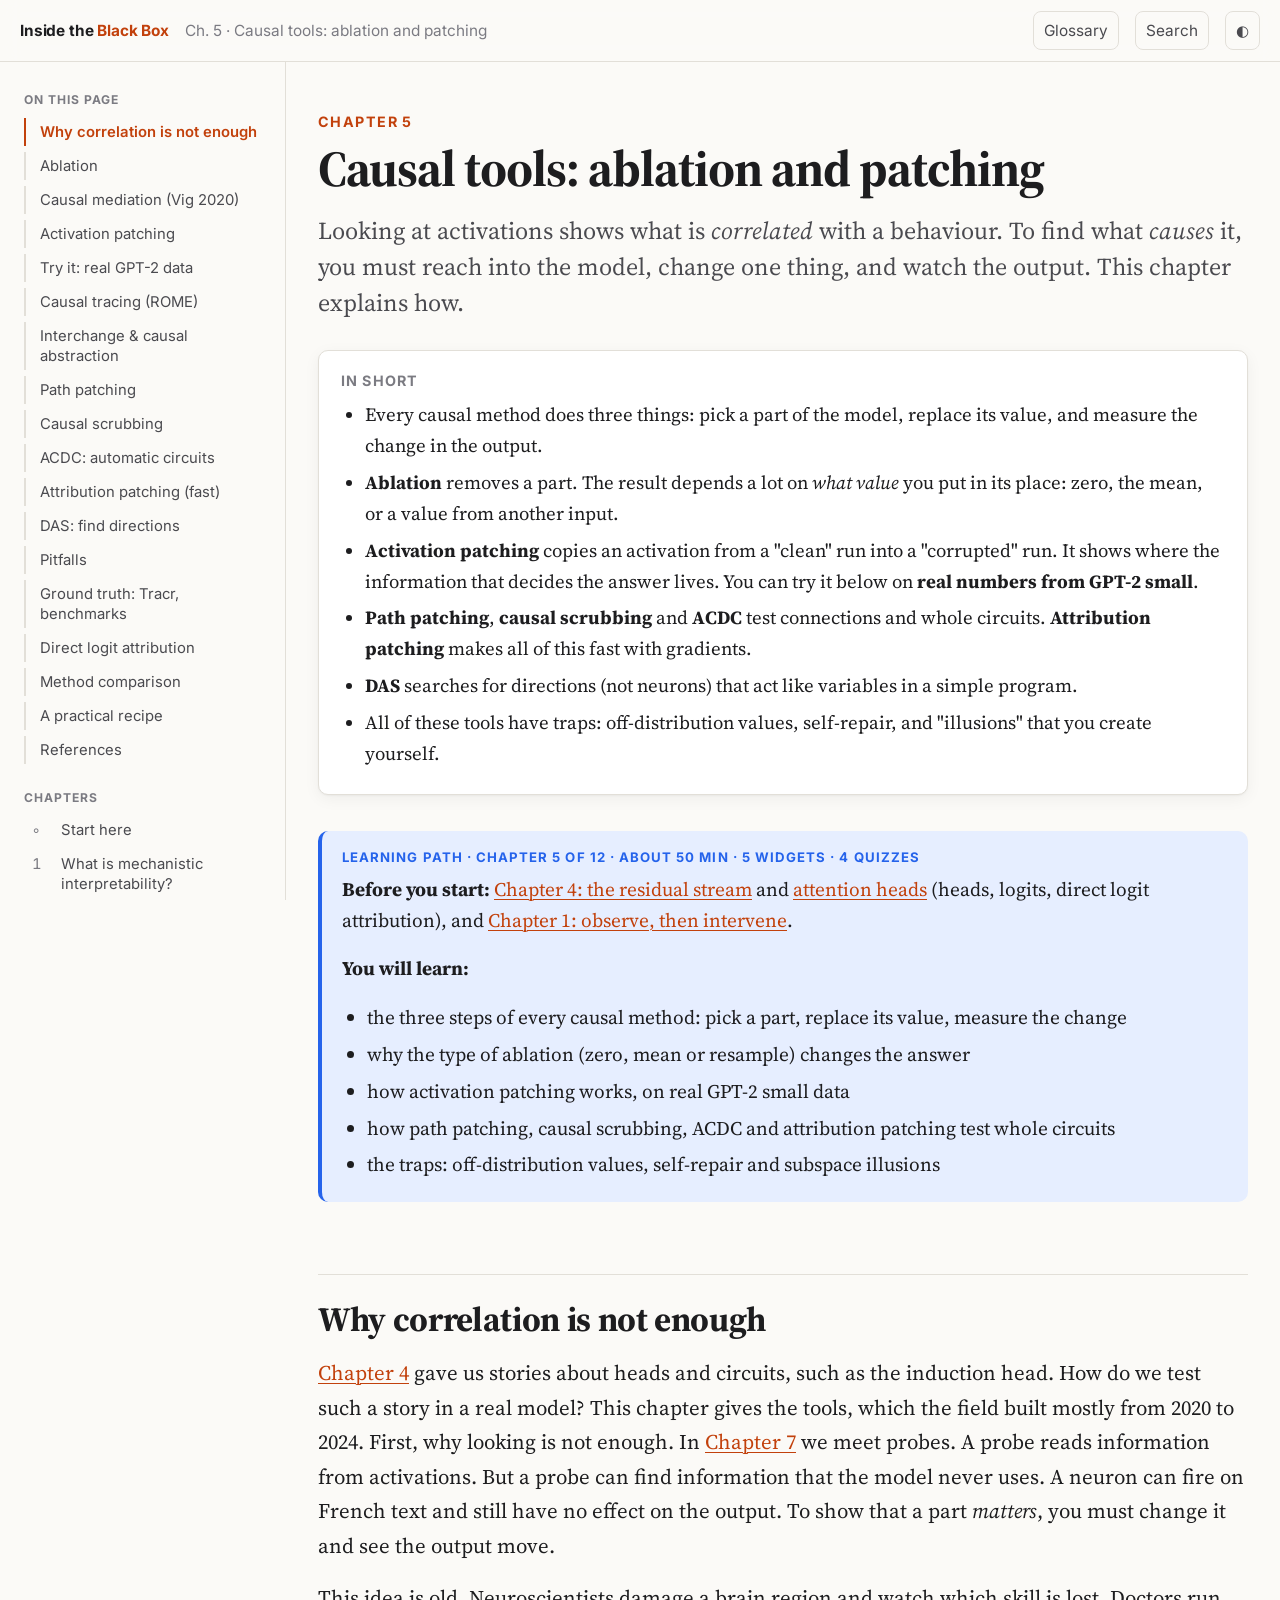
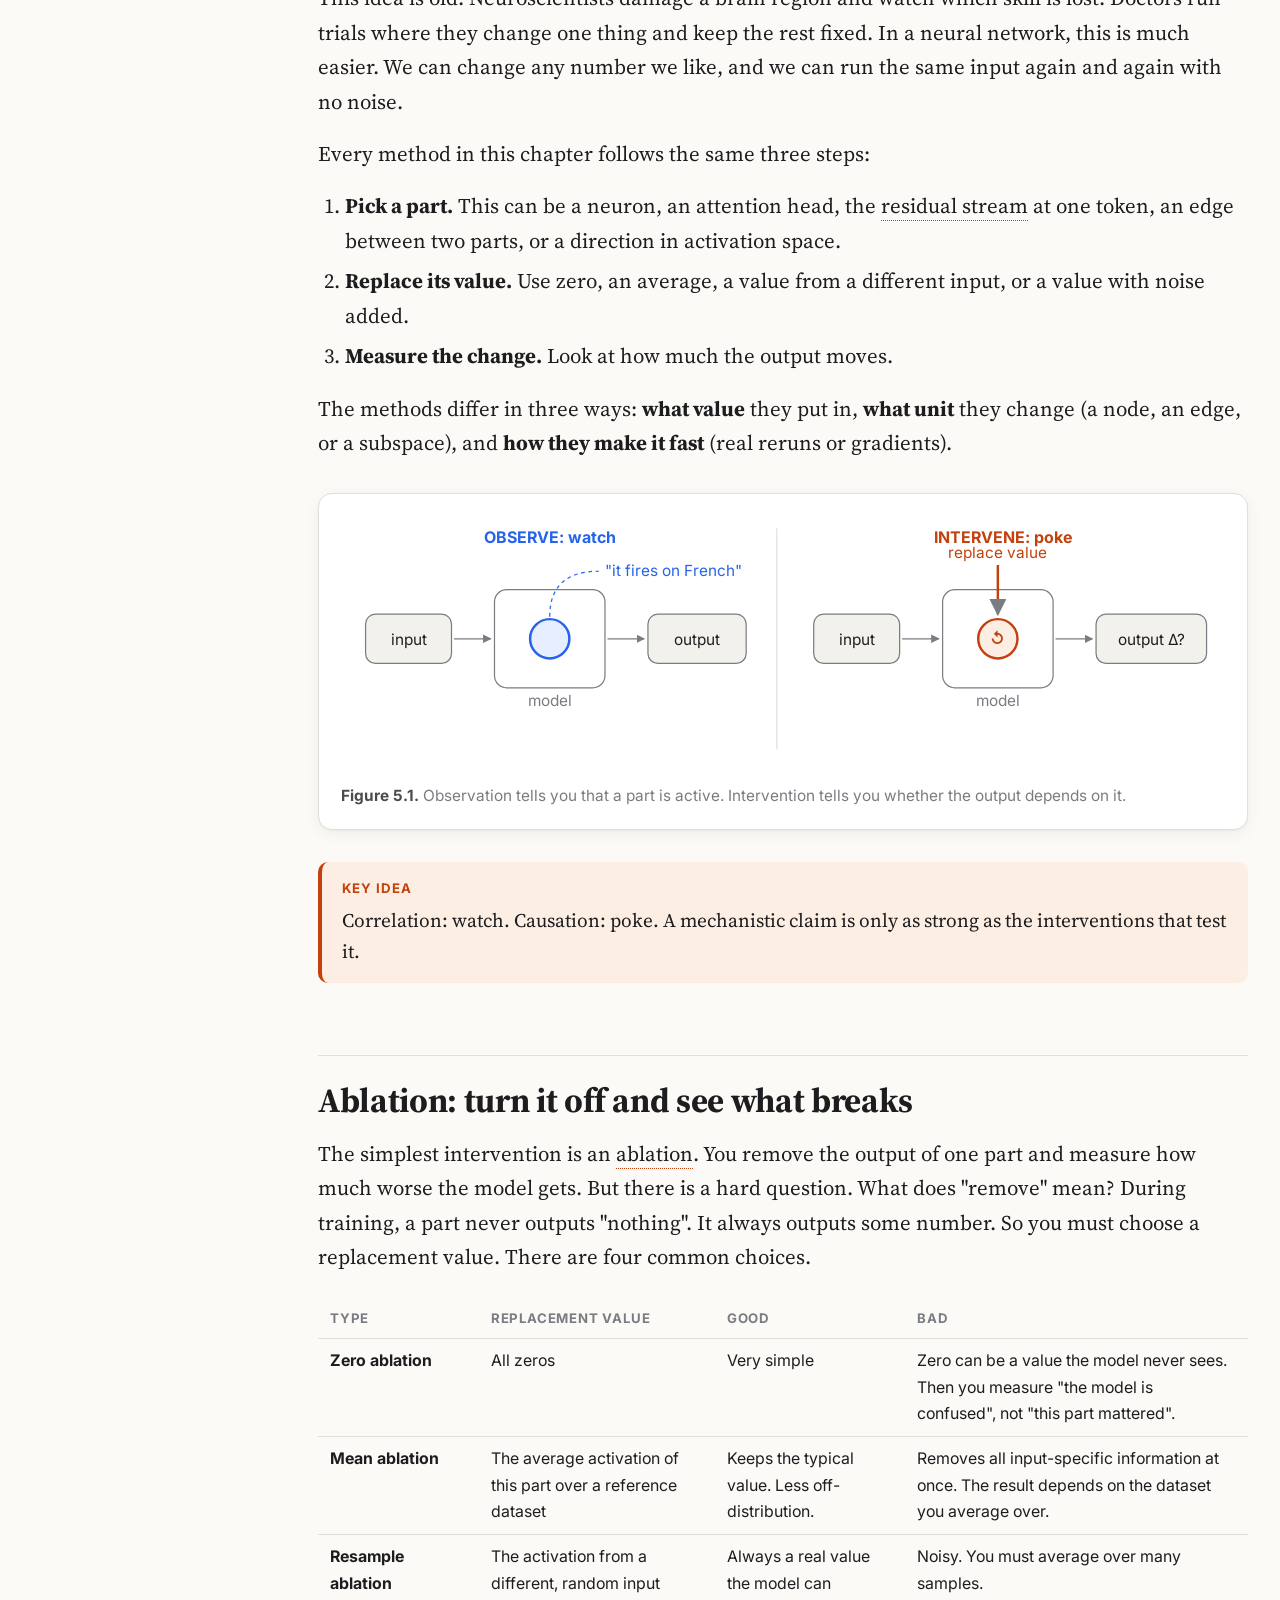
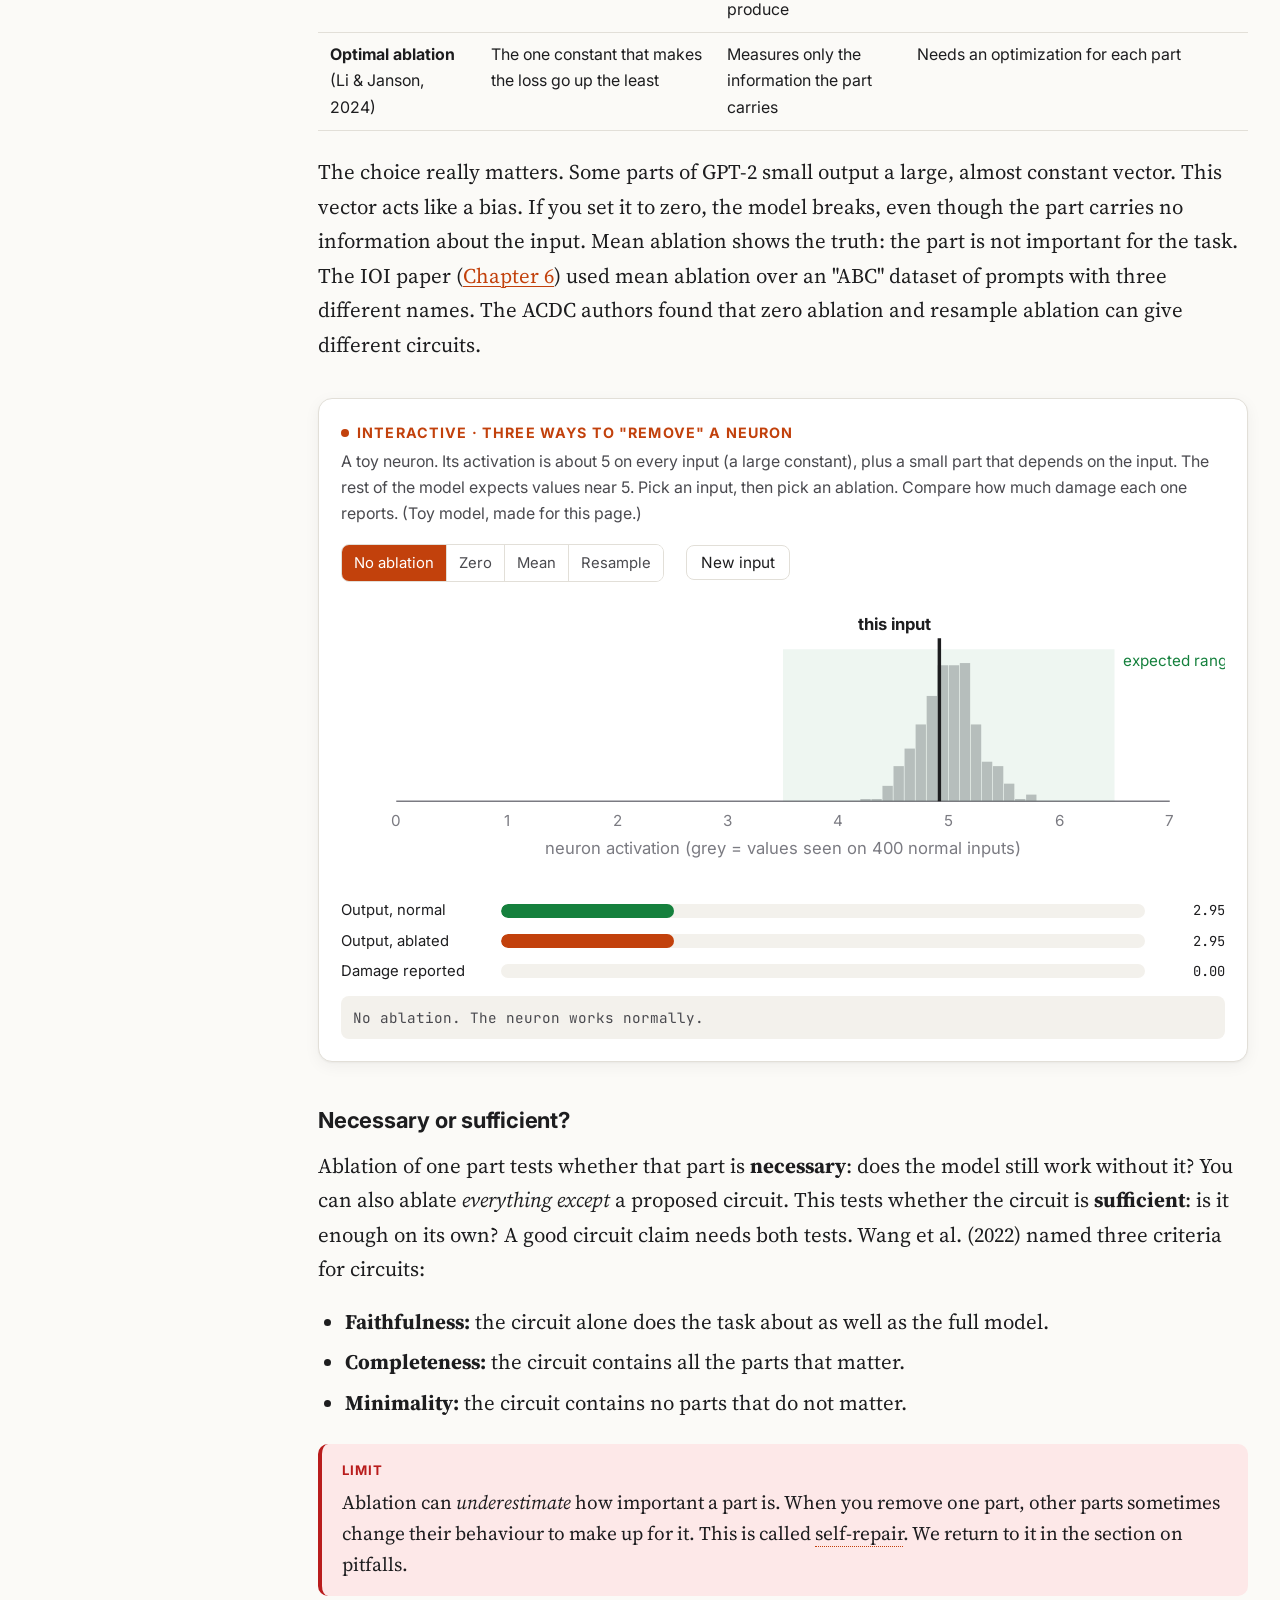
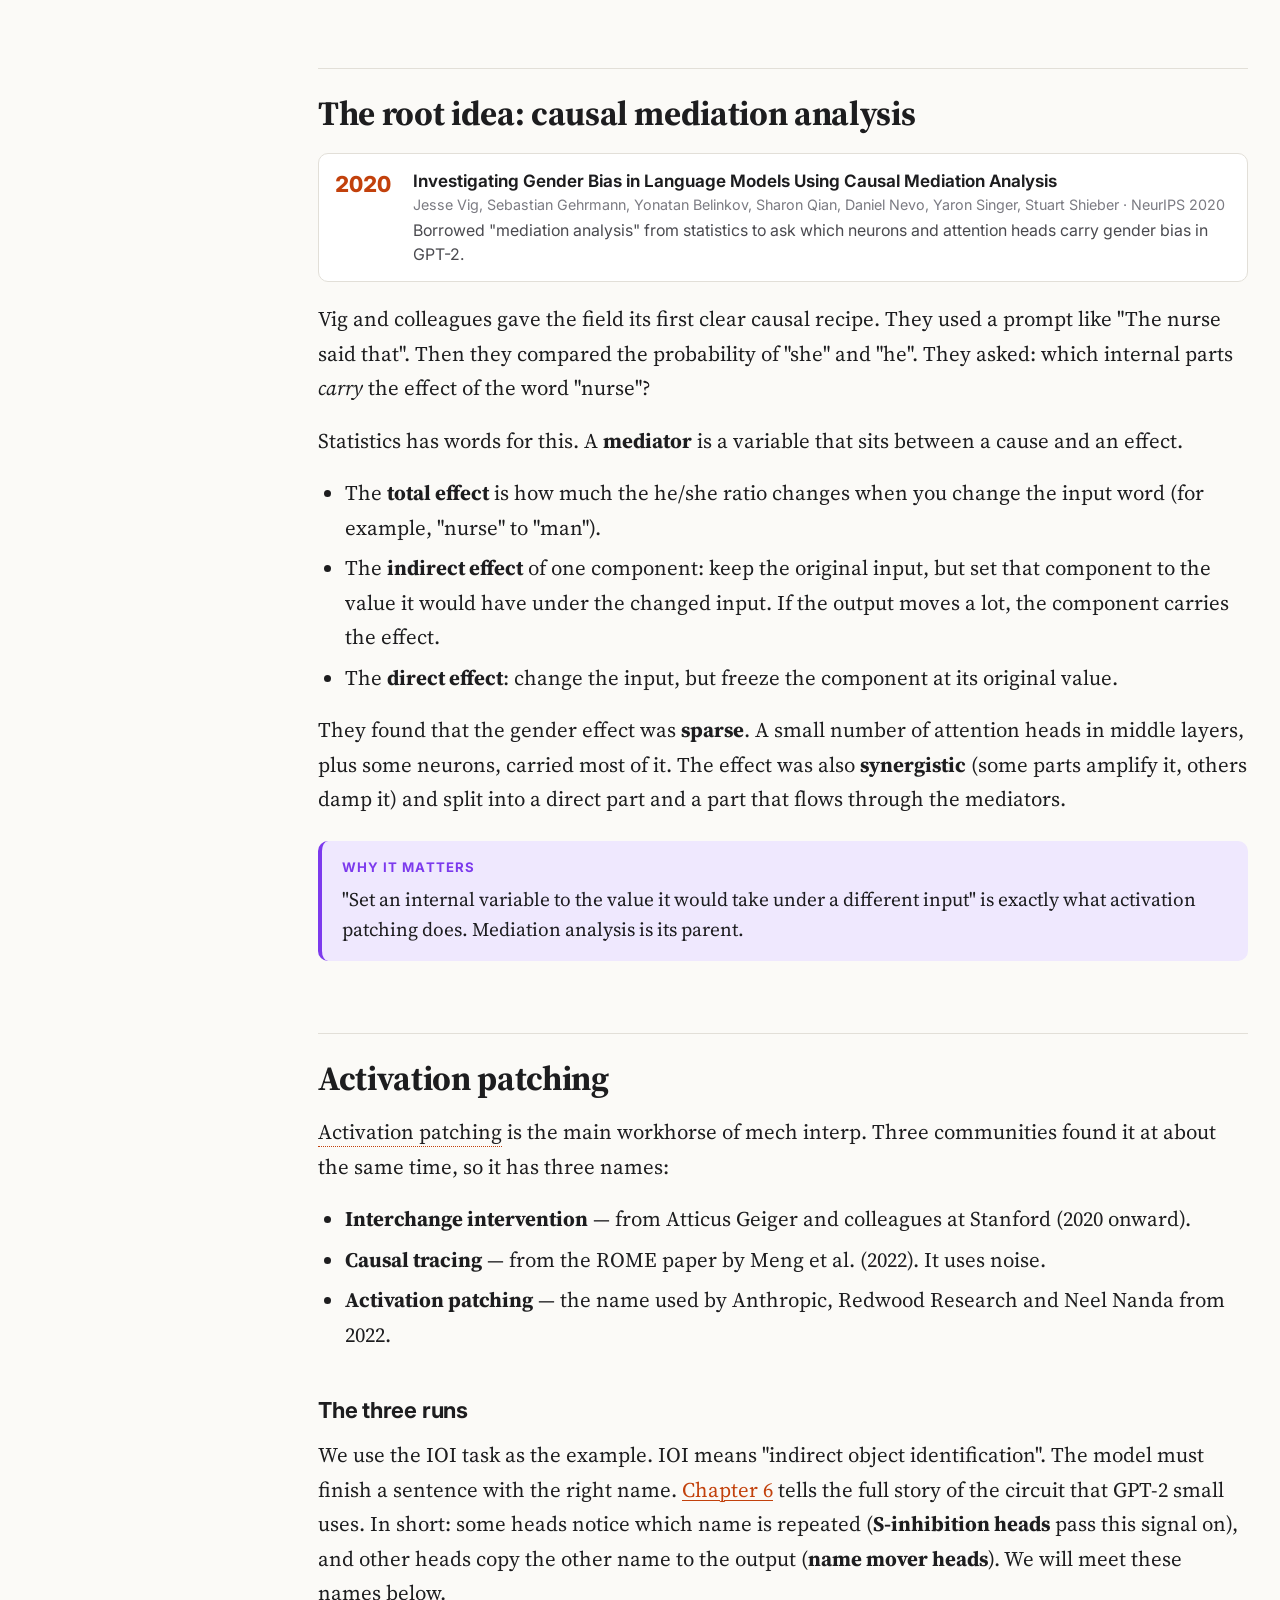
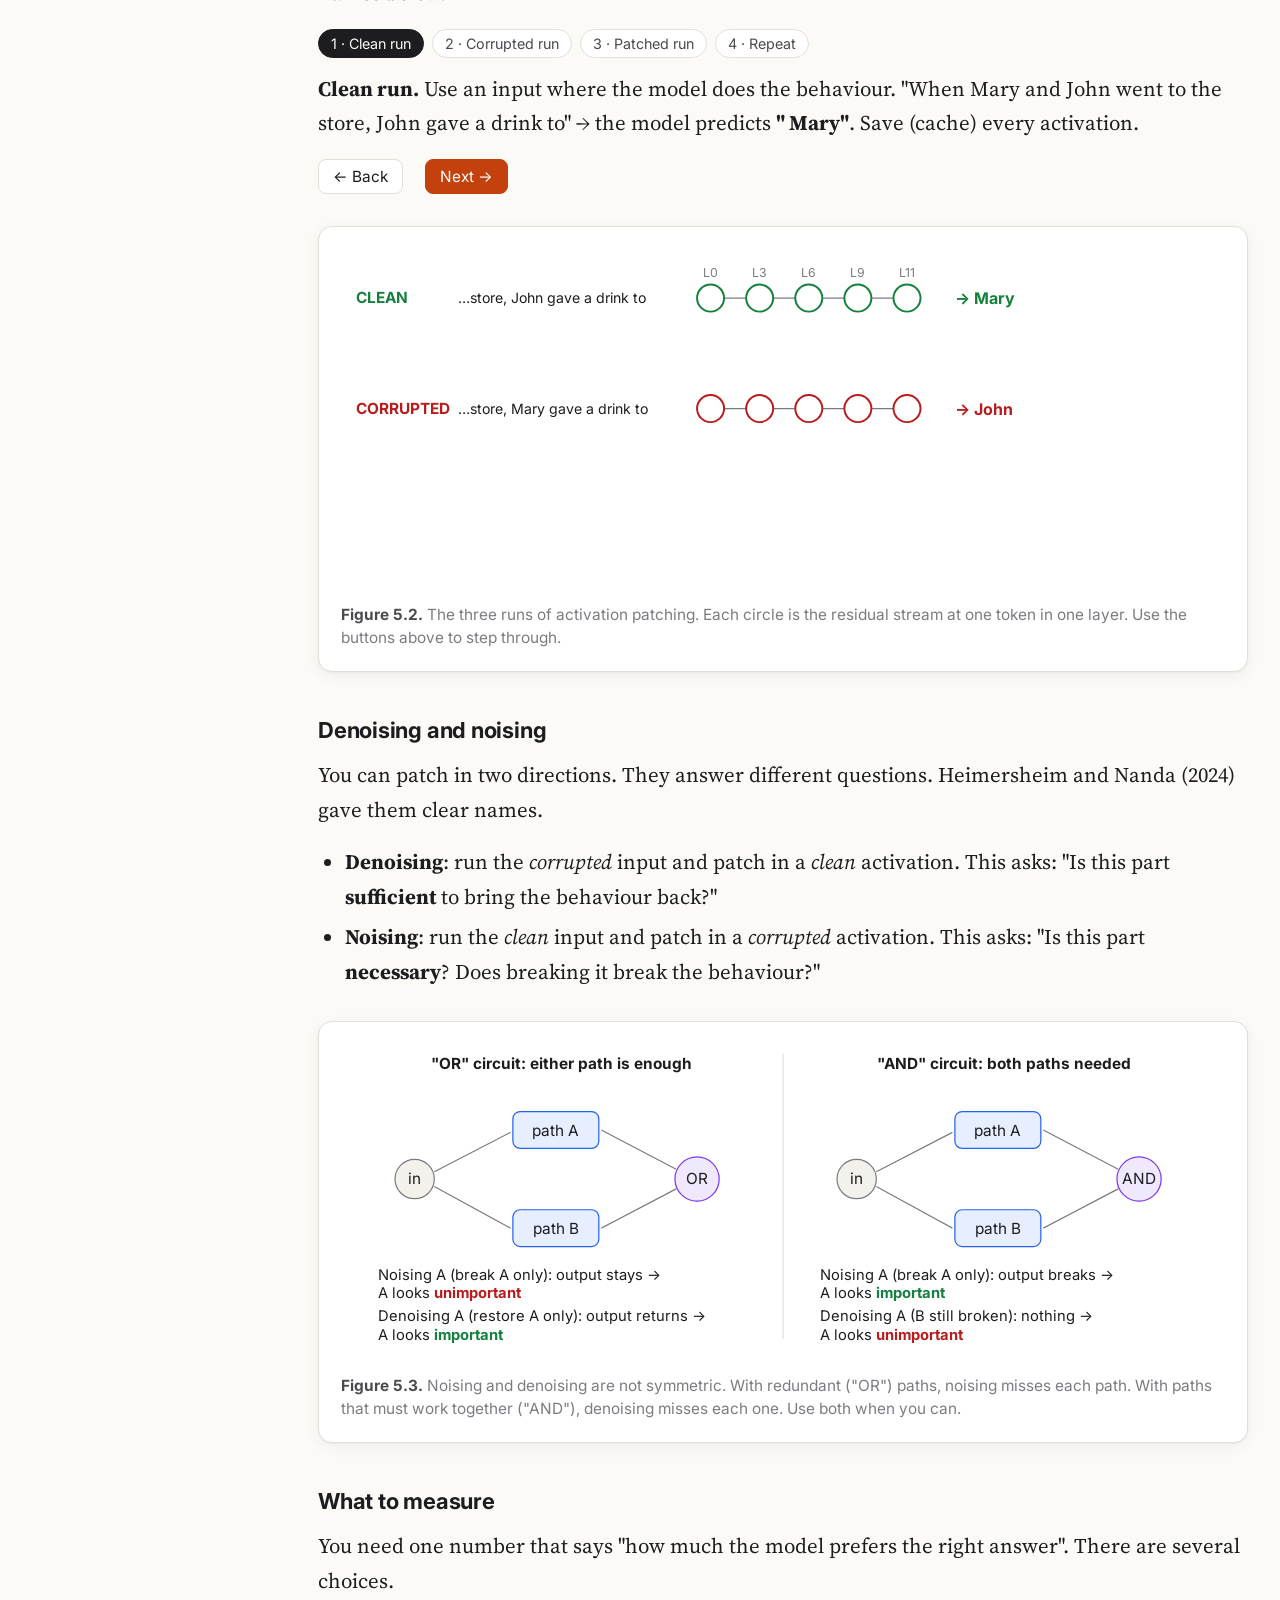
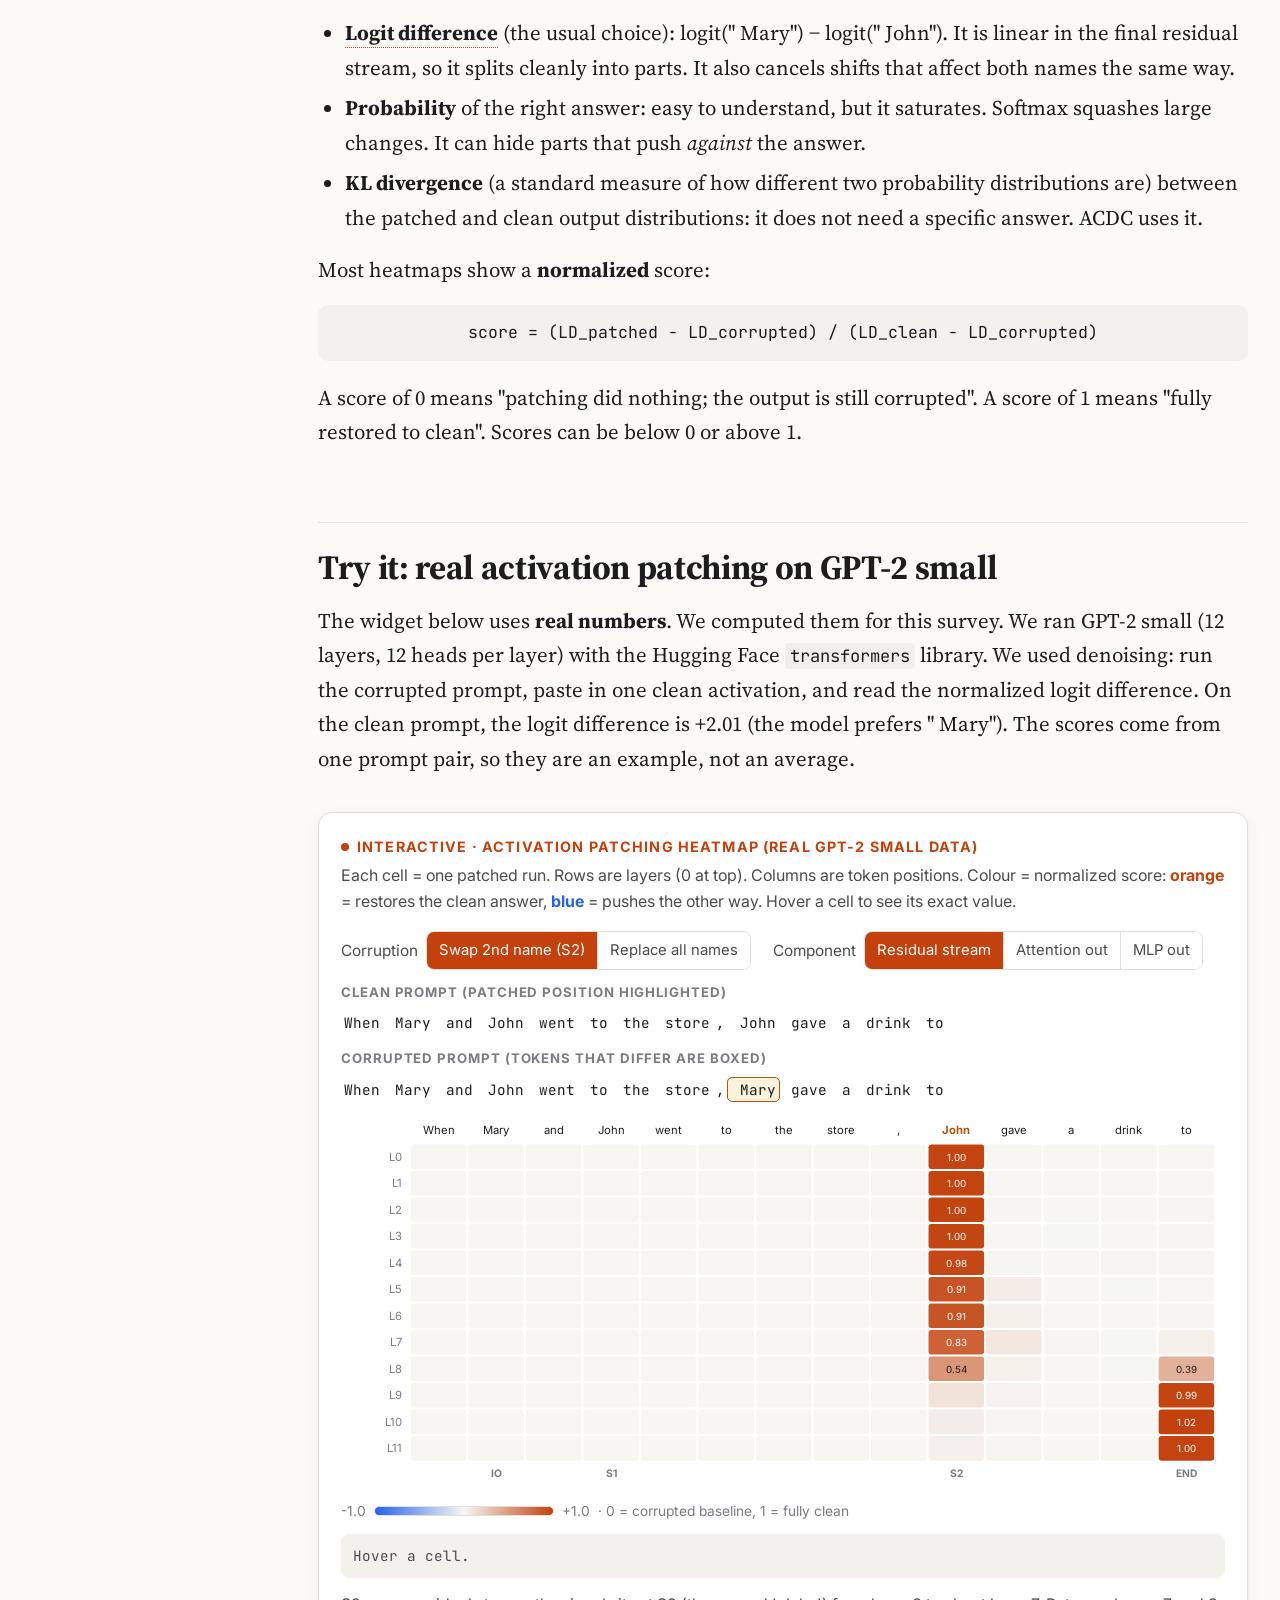
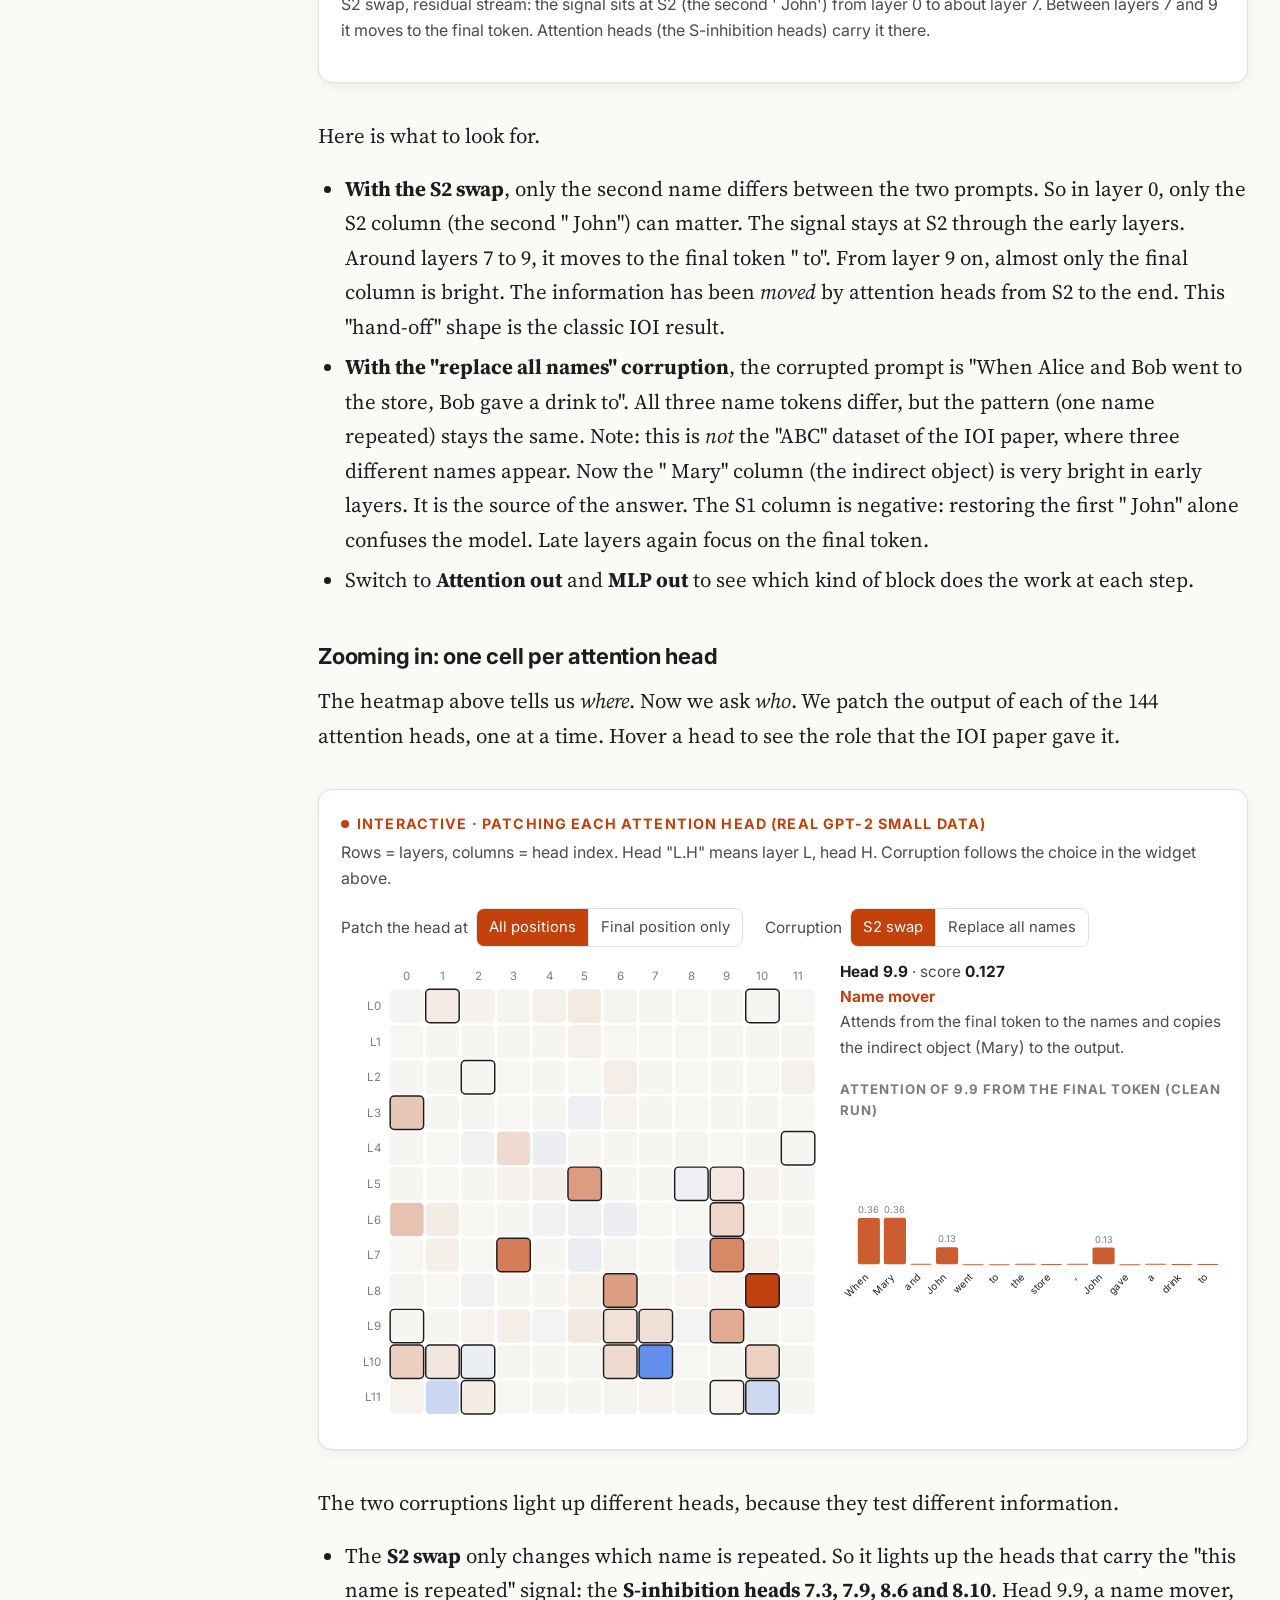
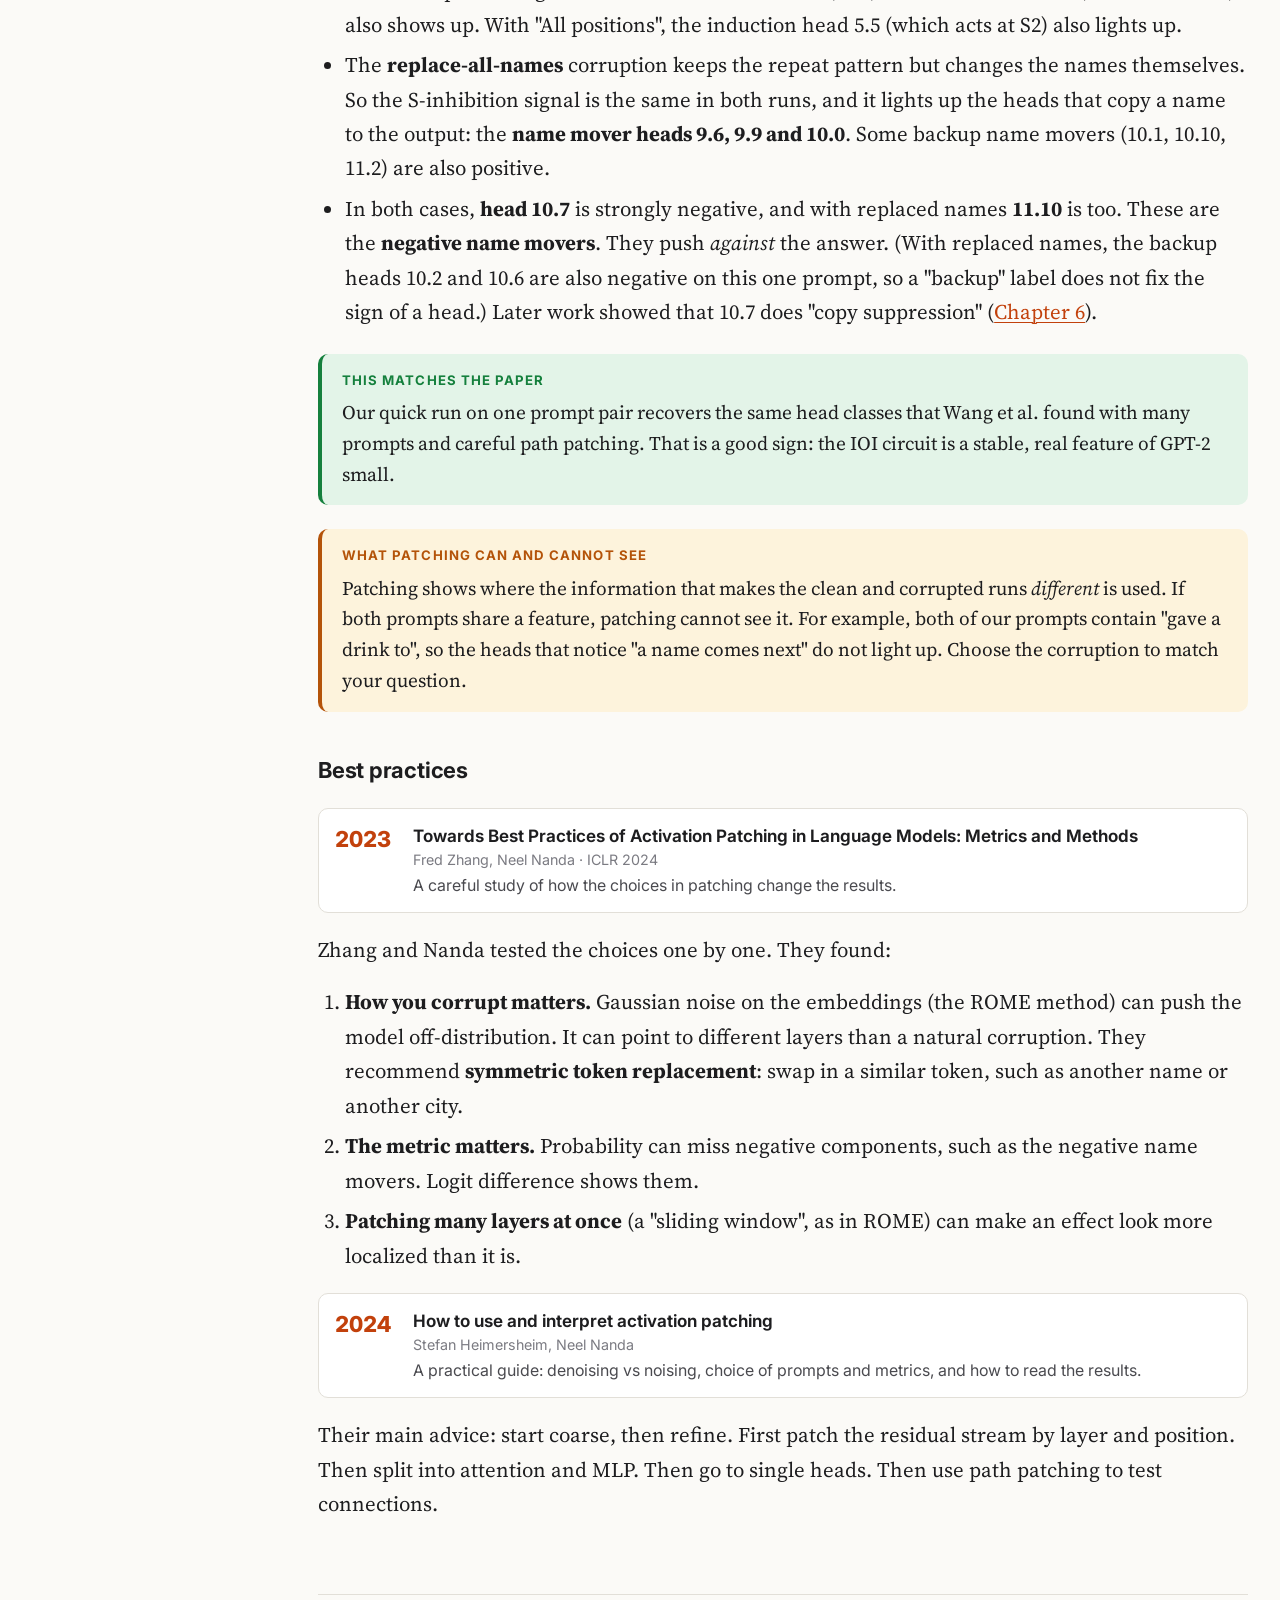
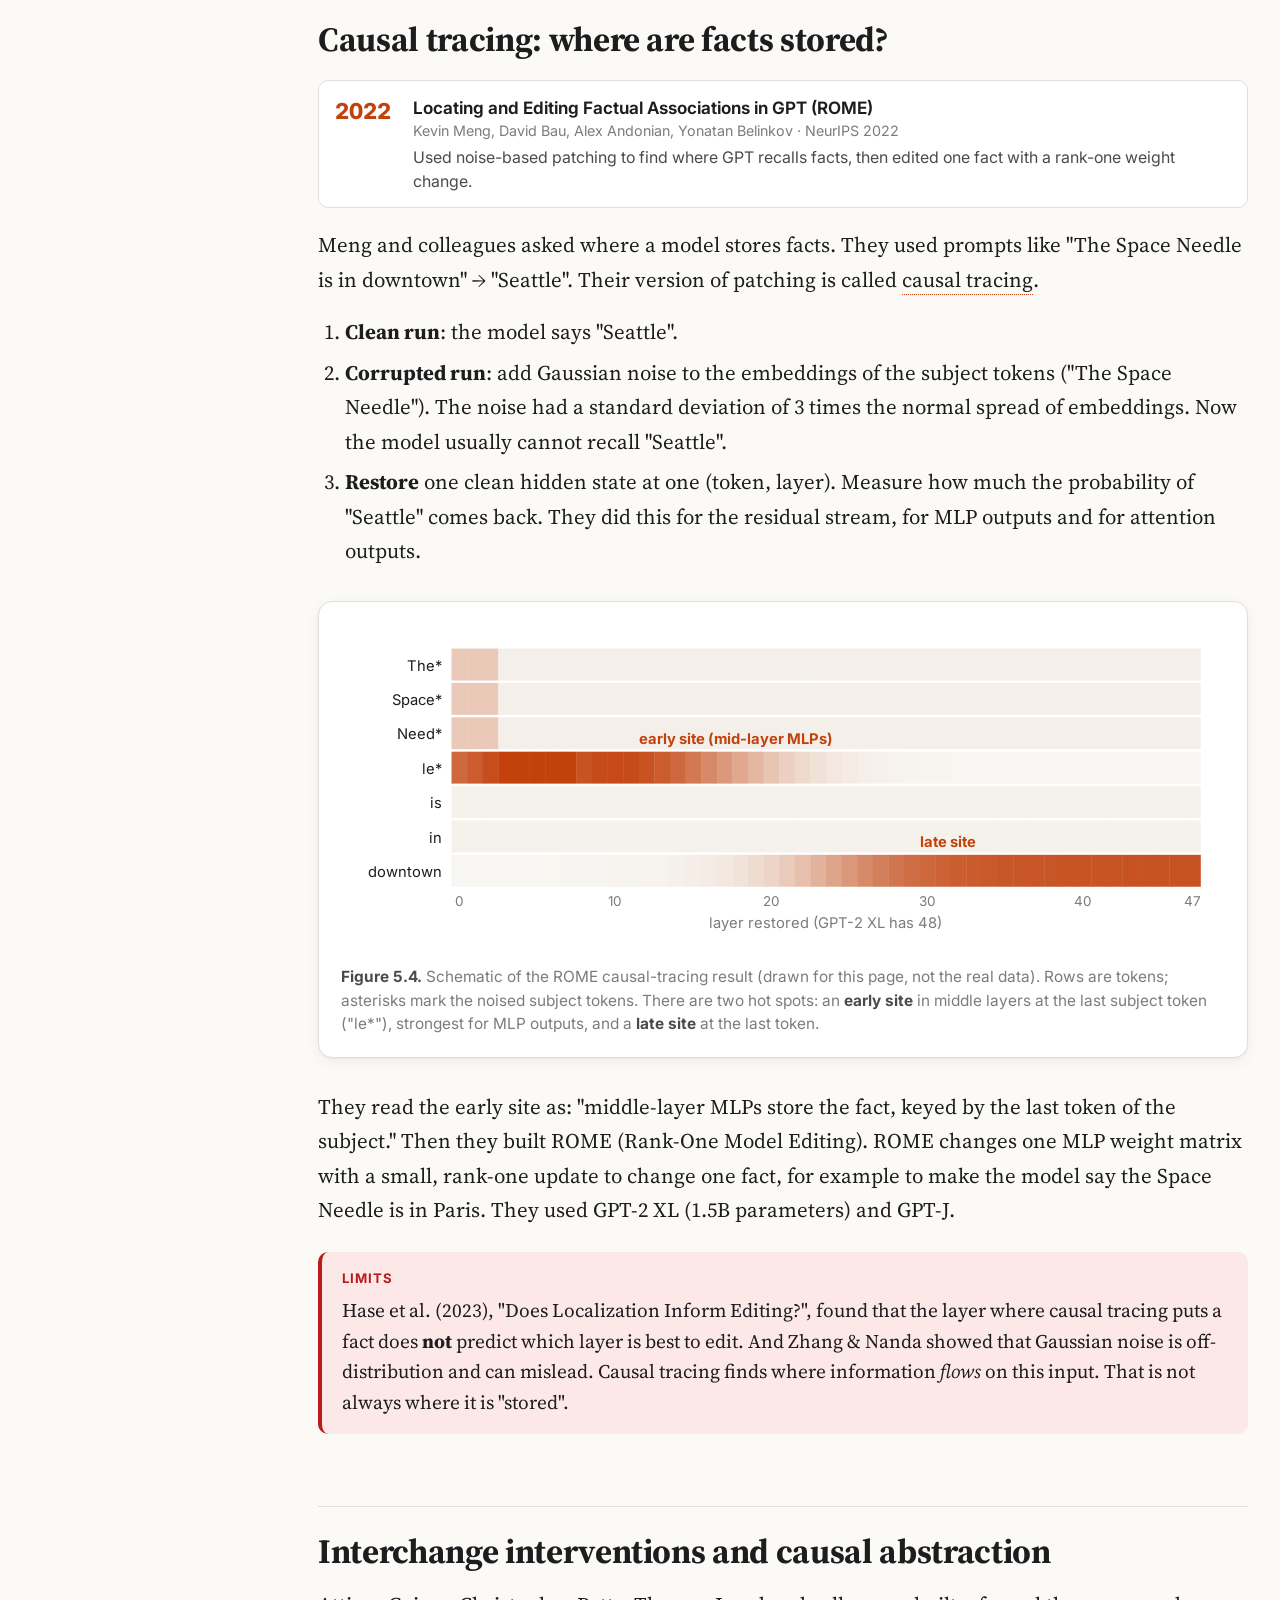
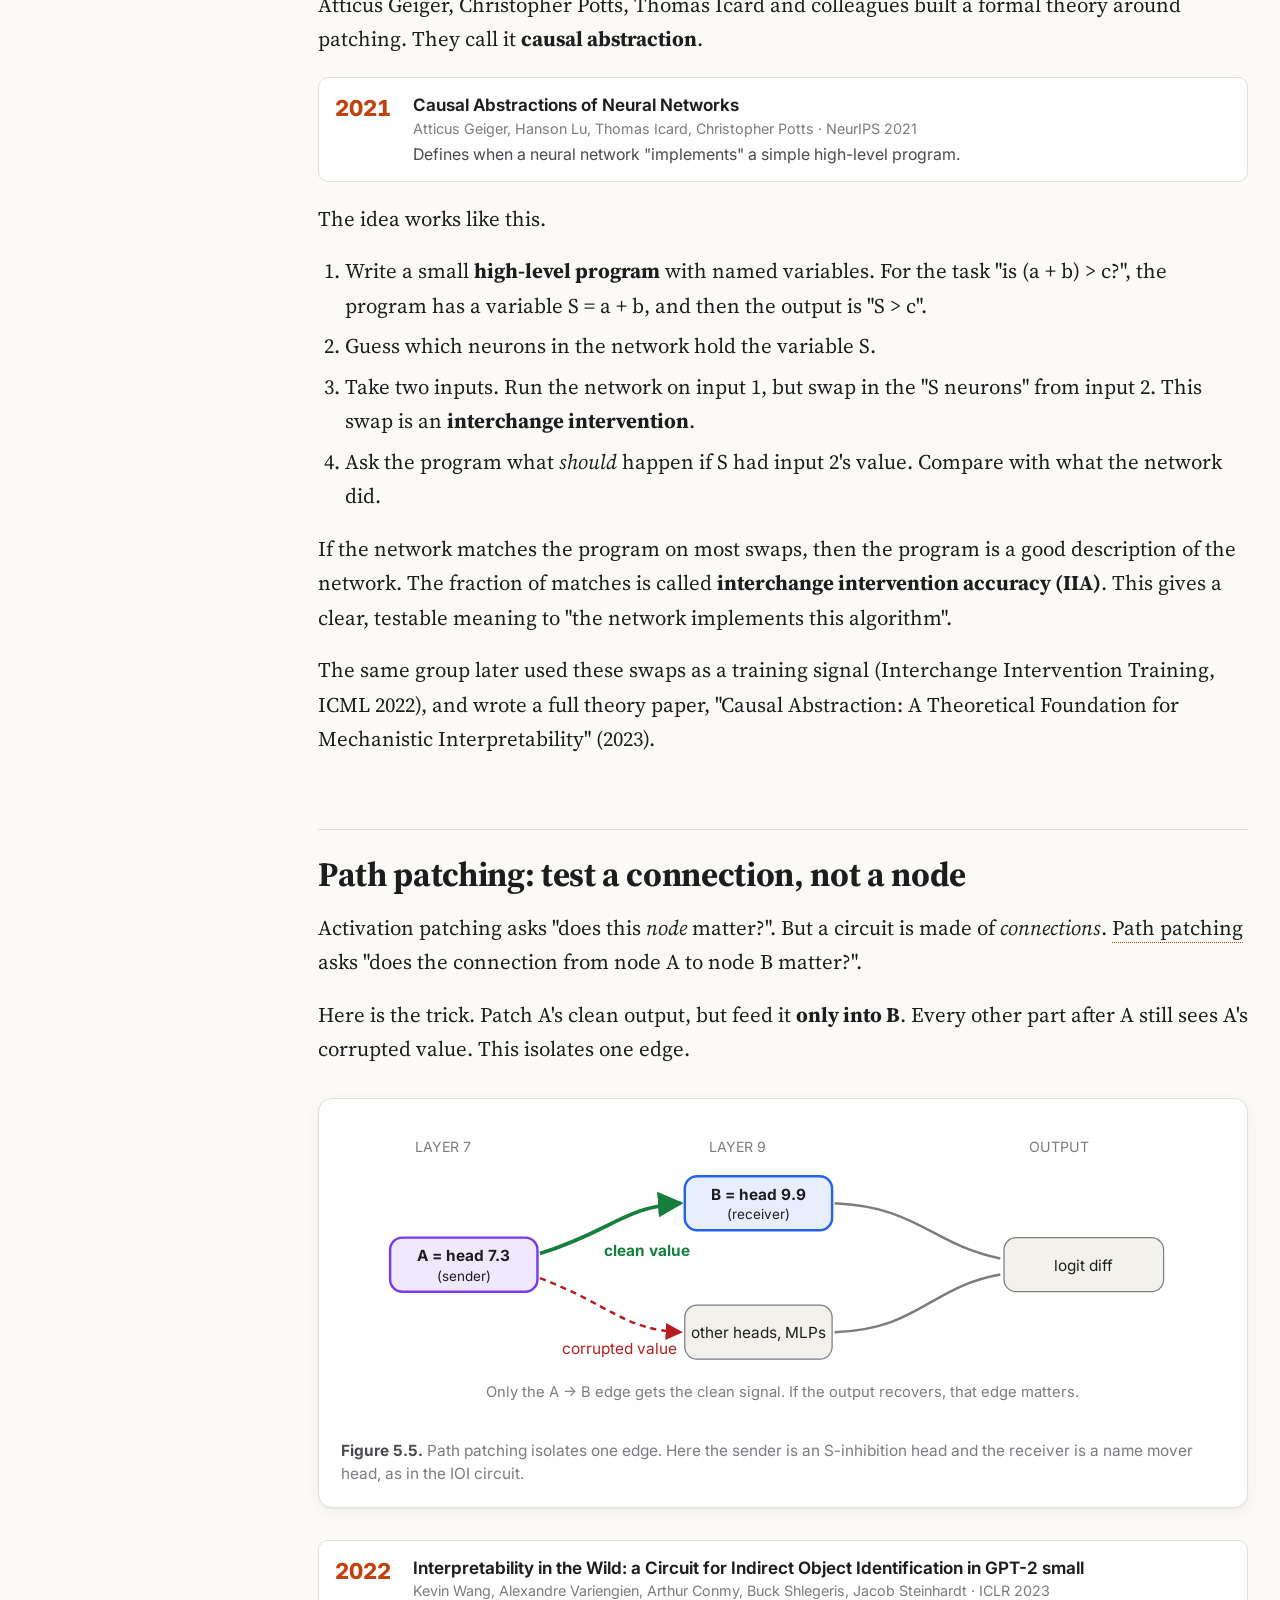
==== book/05-causal-methods.html @ 5170680c "Mechanistic interpretability experiments and interactive book Code and an interactive HTML book for " ====
<!doctype html>
<html lang="en">
<head>
<meta charset="utf-8">
<meta name="viewport" content="width=device-width, initial-scale=1">
<title>Causal Tools</title>
<link rel="preconnect" href="https://fonts.googleapis.com">
<link href="https://fonts.googleapis.com/css2?family=Inter:wght@400;600;700;800&family=JetBrains+Mono:wght@400;600&family=Source+Serif+4:opsz,wght@8..60,400;8..60,600;8..60,700&display=swap" rel="stylesheet">
<link rel="stylesheet" href="assets/style.css">
<style>
  .hm-wrap { overflow-x: auto; }
  .hm-wrap svg { display: block; min-width: 560px; }
  .hm-cell { cursor: crosshair; }
  .hm-cell:hover { stroke: var(--ink); stroke-width: 2; }
  .legend-bar { display: flex; align-items: center; gap: 8px; font-family: var(--sans); font-size: 0.78125rem; color: var(--ink-3); margin-top: 8px; flex-wrap: wrap; }
  .legend-bar .grad { width: 180px; height: 10px; border-radius: 5px; border: 1px solid var(--rule); }
  .twocol { display: grid; grid-template-columns: minmax(0, 1.25fr) minmax(0, 1fr); gap: 18px; align-items: start; }
  @media (max-width: 760px) { .twocol { grid-template-columns: 1fr; } }
  .sentence { font-family: var(--mono); font-size: 0.8125rem; line-height: 2; margin: 6px 0; }
  .sentence span { padding: 2px 3px; border-radius: 4px; }
  .sentence .diff { background: var(--yellow-soft); outline: 1px solid var(--yellow); }
  .sentence .hl { background: var(--accent); color: #fff; }
  .rolebox { font-size: 0.875rem; color: var(--ink-2); min-height: 110px; }
  .rolebox b { color: var(--ink); }
  .mini-label { font-family: var(--sans); font-size: 0.75rem; text-transform: uppercase; letter-spacing: .07em; color: var(--ink-3); font-weight: 700; margin: 10px 0 4px; }
  .check li { list-style: none; position: relative; padding-left: 4px; }
  .check li::before { content: "☐"; position: absolute; left: -1.3em; color: var(--accent); }
  .barrow { display: grid; grid-template-columns: 150px 1fr 70px; gap: 10px; align-items: center; font-size: 0.84375rem; margin: 6px 0; }
  .barrow .track { height: 14px; background: var(--bg-2); border-radius: 7px; position: relative; overflow: hidden; }
  .barrow .fill { position: absolute; top: 0; bottom: 0; border-radius: 7px; transition: all .3s; }
  .barrow .val { font-family: var(--mono); font-size: 0.78125rem; text-align: right; }
</style>
</head>
<body data-chapter="5">
<main>
<article class="article">

<div class="kicker">Chapter 5</div>
<h1>Causal tools: ablation and patching</h1>
<p class="lede">Looking at activations shows what is <em>correlated</em> with a behaviour. To find what <em>causes</em> it, you must reach into the model, change one thing, and watch the output. This chapter explains how.</p>

<div class="tldr">
<h3>In short</h3>
<ul>
<li>Every causal method does three things: pick a part of the model, replace its value, and measure the change in the output.</li>
<li><b>Ablation</b> removes a part. The result depends a lot on <em>what value</em> you put in its place: zero, the mean, or a value from another input.</li>
<li><b>Activation patching</b> copies an activation from a "clean" run into a "corrupted" run. It shows where the information that decides the answer lives. You can try it below on <b>real numbers from GPT-2 small</b>.</li>
<li><b>Path patching</b>, <b>causal scrubbing</b> and <b>ACDC</b> test connections and whole circuits. <b>Attribution patching</b> makes all of this fast with gradients.</li>
<li><b>DAS</b> searches for directions (not neurons) that act like variables in a simple program.</li>
<li>All of these tools have traps: off-distribution values, self-repair, and "illusions" that you create yourself.</li>
</ul>
</div>

<div class="callout example" id="learning-path">
<span class="label">Learning path · Chapter 5 of 12 · about 50 min · 5 widgets · 4 quizzes</span>
<p><b>Before you start:</b> <a href="04-transformers.html#residual-stream">Chapter 4: the residual stream</a> and <a href="04-transformers.html#qk-ov">attention heads</a> (heads, logits, direct logit attribution), and <a href="01-foundations.html#toolbox">Chapter 1: observe, then intervene</a>.</p>
<p><b>You will learn:</b></p>
<ul><li>the three steps of every causal method: pick a part, replace its value, measure the change</li><li>why the type of ablation (zero, mean or resample) changes the answer</li><li>how activation patching works, on real GPT-2 small data</li><li>how path patching, causal scrubbing, ACDC and attribution patching test whole circuits</li><li>the traps: off-distribution values, self-repair and subspace illusions</li></ul>
</div>


<h2 id="why-causal" data-short="Why correlation is not enough">Why correlation is not enough</h2>

<p><a href="04-transformers.html">Chapter 4</a> gave us stories about heads and circuits, such as the induction head. How do we test such a story in a real model? This chapter gives the tools, which the field built mostly from 2020 to 2024. First, why looking is not enough. In <a href="07-probing-steering.html">Chapter 7</a> we meet probes. A probe reads information from activations. But a probe can find information that the model never uses. A neuron can fire on French text and still have no effect on the output. To show that a part <em>matters</em>, you must change it and see the output move.</p>

<p>This idea is old. Neuroscientists damage a brain region and watch which skill is lost. Doctors run trials where they change one thing and keep the rest fixed. In a neural network, this is much easier. We can change any number we like, and we can run the same input again and again with no noise.</p>

<p>Every method in this chapter follows the same three steps:</p>
<ol>
<li><b>Pick a part.</b> This can be a neuron, an attention head, the <span class="term" data-term="residual stream">residual stream</span> at one token, an edge between two parts, or a direction in activation space.</li>
<li><b>Replace its value.</b> Use zero, an average, a value from a different input, or a value with noise added.</li>
<li><b>Measure the change.</b> Look at how much the output moves.</li>
</ol>

<p>The methods differ in three ways: <b>what value</b> they put in, <b>what unit</b> they change (a node, an edge, or a subspace), and <b>how they make it fast</b> (real reruns or gradients).</p>

<figure class="panel">
<svg viewBox="0 0 720 200" role="img" aria-label="Correlation versus causation. Left: we watch a component and its output. Right: we reach in, replace the component value, and measure the output change.">
  <defs><marker id="a51" viewBox="0 0 10 10" refX="9" refY="5" markerWidth="7" markerHeight="7" orient="auto"><path d="M0,0 L10,5 L0,10 z" fill="var(--ink-3)"/></marker></defs>
  <text x="170" y="22" text-anchor="middle" font-size="13" font-weight="700" fill="var(--blue)">OBSERVE: watch</text>
  <text x="540" y="22" text-anchor="middle" font-size="13" font-weight="700" fill="var(--accent)">INTERVENE: poke</text>
  <line x1="355" y1="10" x2="355" y2="190" stroke="var(--rule)"/>
  <g font-size="12.5">
    <rect x="20" y="80" width="70" height="40" rx="8" fill="var(--bg-2)" stroke="var(--ink-3)"/><text x="55" y="105" text-anchor="middle">input</text>
    <rect x="125" y="60" width="90" height="80" rx="10" fill="var(--panel)" stroke="var(--ink-3)"/>
    <circle cx="170" cy="100" r="16" fill="var(--blue-soft)" stroke="var(--blue)" stroke-width="2"/>
    <text x="170" y="155" text-anchor="middle" class="muted">model</text>
    <rect x="250" y="80" width="80" height="40" rx="8" fill="var(--bg-2)" stroke="var(--ink-3)"/><text x="290" y="105" text-anchor="middle">output</text>
    <line x1="92" y1="100" x2="122" y2="100" stroke="var(--ink-3)" marker-end="url(#a51)"/>
    <line x1="217" y1="100" x2="247" y2="100" stroke="var(--ink-3)" marker-end="url(#a51)"/>
    <path d="M170 82 Q 170 45 210 45" fill="none" stroke="var(--blue)" stroke-dasharray="3 3"/>
    <text x="215" y="49" fill="var(--blue)">"it fires on French"</text>

    <rect x="385" y="80" width="70" height="40" rx="8" fill="var(--bg-2)" stroke="var(--ink-3)"/><text x="420" y="105" text-anchor="middle">input</text>
    <rect x="490" y="60" width="90" height="80" rx="10" fill="var(--panel)" stroke="var(--ink-3)"/>
    <circle cx="535" cy="100" r="16" fill="var(--accent-soft)" stroke="var(--accent)" stroke-width="2"/>
    <text x="535" y="104" text-anchor="middle" font-weight="700" fill="var(--accent)">↺</text>
    <text x="535" y="155" text-anchor="middle" class="muted">model</text>
    <rect x="615" y="80" width="90" height="40" rx="8" fill="var(--bg-2)" stroke="var(--ink-3)"/><text x="660" y="105" text-anchor="middle">output Δ?</text>
    <line x1="457" y1="100" x2="487" y2="100" stroke="var(--ink-3)" marker-end="url(#a51)"/>
    <line x1="582" y1="100" x2="612" y2="100" stroke="var(--ink-3)" marker-end="url(#a51)"/>
    <path d="M535 40 L 535 80" stroke="var(--accent)" stroke-width="2" marker-end="url(#a51)"/>
    <text x="535" y="34" text-anchor="middle" fill="var(--accent)">replace value</text>
  </g>
</svg>
<figcaption><b>Figure 5.1.</b> Observation tells you that a part is active. Intervention tells you whether the output depends on it.</figcaption>
</figure>

<div class="callout key">
<span class="label">Key idea</span>
<p>Correlation: watch. Causation: poke. A mechanistic claim is only as strong as the interventions that test it.</p>
</div>

<h2 id="ablation" data-short="Ablation">Ablation: turn it off and see what breaks</h2>

<p>The simplest intervention is an <span class="term" data-term="ablation">ablation</span>. You remove the output of one part and measure how much worse the model gets. But there is a hard question. What does "remove" mean? During training, a part never outputs "nothing". It always outputs some number. So you must choose a replacement value. There are four common choices.</p>

<div class="table-wrap">
<table>
<thead><tr><th>Type</th><th>Replacement value</th><th>Good</th><th>Bad</th></tr></thead>
<tbody>
<tr><td><b>Zero ablation</b></td><td>All zeros</td><td>Very simple</td><td>Zero can be a value the model never sees. Then you measure "the model is confused", not "this part mattered".</td></tr>
<tr><td><b>Mean ablation</b></td><td>The average activation of this part over a reference dataset</td><td>Keeps the typical value. Less off-distribution.</td><td>Removes all input-specific information at once. The result depends on the dataset you average over.</td></tr>
<tr><td><b>Resample ablation</b></td><td>The activation from a different, random input</td><td>Always a real value the model can produce</td><td>Noisy. You must average over many samples.</td></tr>
<tr><td><b>Optimal ablation</b> (Li &amp; Janson, 2024)</td><td>The one constant that makes the loss go up the least</td><td>Measures only the information the part carries</td><td>Needs an optimization for each part</td></tr>
</tbody>
</table>
</div>

<p>The choice really matters. Some parts of GPT-2 small output a large, almost constant vector. This vector acts like a bias. If you set it to zero, the model breaks, even though the part carries no information about the input. Mean ablation shows the truth: the part is not important for the task. The IOI paper (<a href="06-circuit-case-studies.html">Chapter 6</a>) used mean ablation over an "ABC" dataset of prompts with three different names. The ACDC authors found that zero ablation and resample ablation can give different circuits.</p>

<div class="widget" id="ablWidget">
  <div class="widget-title">Interactive · Three ways to "remove" a neuron</div>
  <div class="widget-sub">A toy neuron. Its activation is about 5 on every input (a large constant), plus a small part that depends on the input. The rest of the model expects values near 5. Pick an input, then pick an ablation. Compare how much damage each one reports. (Toy model, made for this page.)</div>
  <div class="controls">
    <div class="seg" id="ablType"><button data-t="none" class="on">No ablation</button><button data-t="zero">Zero</button><button data-t="mean">Mean</button><button data-t="resample">Resample</button></div>
    <button class="btn" id="ablNew">New input</button>
  </div>
  <svg id="ablSvg" viewBox="0 0 640 210"></svg>
  <div id="ablBars"></div>
  <div class="readout" id="ablOut"></div>
</div>

<h3>Necessary or sufficient?</h3>
<p>Ablation of one part tests whether that part is <b>necessary</b>: does the model still work without it? You can also ablate <em>everything except</em> a proposed circuit. This tests whether the circuit is <b>sufficient</b>: is it enough on its own? A good circuit claim needs both tests. Wang et al. (2022) named three criteria for circuits:</p>
<ul>
<li><b>Faithfulness:</b> the circuit alone does the task about as well as the full model.</li>
<li><b>Completeness:</b> the circuit contains all the parts that matter.</li>
<li><b>Minimality:</b> the circuit contains no parts that do not matter.</li>
</ul>

<div class="callout limit">
<span class="label">Limit</span>
<p>Ablation can <em>underestimate</em> how important a part is. When you remove one part, other parts sometimes change their behaviour to make up for it. This is called <span class="term" data-term="self-repair">self-repair</span>. We return to it in the section on pitfalls.</p>
</div>

<h2 id="mediation" data-short="Causal mediation (Vig 2020)">The root idea: causal mediation analysis</h2>

<div class="paper"><div class="yr">2020</div><div><div class="t"><a href="https://arxiv.org/abs/2004.12265">Investigating Gender Bias in Language Models Using Causal Mediation Analysis</a></div><div class="a">Jesse Vig, Sebastian Gehrmann, Yonatan Belinkov, Sharon Qian, Daniel Nevo, Yaron Singer, Stuart Shieber · NeurIPS 2020</div><div class="s">Borrowed "mediation analysis" from statistics to ask which neurons and attention heads carry gender bias in GPT-2.</div></div></div>

<p>Vig and colleagues gave the field its first clear causal recipe. They used a prompt like "The nurse said that". Then they compared the probability of "she" and "he". They asked: which internal parts <em>carry</em> the effect of the word "nurse"?</p>

<p>Statistics has words for this. A <b>mediator</b> is a variable that sits between a cause and an effect.</p>
<ul>
<li>The <b>total effect</b> is how much the he/she ratio changes when you change the input word (for example, "nurse" to "man").</li>
<li>The <b>indirect effect</b> of one component: keep the original input, but set that component to the value it would have under the changed input. If the output moves a lot, the component carries the effect.</li>
<li>The <b>direct effect</b>: change the input, but freeze the component at its original value.</li>
</ul>

<p>They found that the gender effect was <b>sparse</b>. A small number of attention heads in middle layers, plus some neurons, carried most of it. The effect was also <b>synergistic</b> (some parts amplify it, others damp it) and split into a direct part and a part that flows through the mediators.</p>

<div class="callout analogy">
<span class="label">Why it matters</span>
<p>"Set an internal variable to the value it would take under a different input" is exactly what activation patching does. Mediation analysis is its parent.</p>
</div>

<h2 id="activation-patching" data-short="Activation patching">Activation patching</h2>

<p><span class="term" data-term="activation patching">Activation patching</span> is the main workhorse of mech interp. Three communities found it at about the same time, so it has three names:</p>
<ul>
<li><b>Interchange intervention</b> — from Atticus Geiger and colleagues at Stanford (2020 onward).</li>
<li><b>Causal tracing</b> — from the ROME paper by Meng et al. (2022). It uses noise.</li>
<li><b>Activation patching</b> — the name used by Anthropic, Redwood Research and Neel Nanda from 2022.</li>
</ul>

<h3>The three runs</h3>
<p>We use the IOI task as the example. IOI means "indirect object identification". The model must finish a sentence with the right name. <a href="06-circuit-case-studies.html#ioi">Chapter 6</a> tells the full story of the circuit that GPT-2 small uses. In short: some heads notice which name is repeated (<b>S-inhibition heads</b> pass this signal on), and other heads copy the other name to the output (<b>name mover heads</b>). We will meet these names below.</p>

<div class="steps" data-target="threeRuns">
  <div class="step" data-label="1 · Clean run">
    <p><b>Clean run.</b> Use an input where the model does the behaviour. "When Mary and John went to the store, John gave a drink to" → the model predicts <b>" Mary"</b>. Save (cache) every activation.</p>
  </div>
  <div class="step" data-label="2 · Corrupted run">
    <p><b>Corrupted run.</b> Use an input that is almost the same, but where the answer changes. "When Mary and John went to the store, <u>Mary</u> gave a drink to" → now the model prefers <b>" John"</b>. Save every activation.</p>
  </div>
  <div class="step" data-label="3 · Patched run">
    <p><b>Patched run.</b> Run the corrupted input again. But at ONE place (one layer, one token position, one component), paste in the clean activation. Measure how far the output moves back toward " Mary".</p>
  </div>
  <div class="step" data-label="4 · Repeat">
    <p><b>Repeat</b> step 3 for every layer and every position. Each result fills one cell of a heatmap. Bright cells show where the information that decides the answer lives.</p>
  </div>
</div>

<figure class="panel">
<svg id="threeRuns" viewBox="0 0 720 270" role="img" aria-label="Three runs. Clean run with Mary as output. Corrupted run with John as output. Patched run: corrupted input, one activation copied from the clean run, output moves toward Mary.">
  <defs><marker id="a52" viewBox="0 0 10 10" refX="9" refY="5" markerWidth="7" markerHeight="7" orient="auto"><path d="M0,0 L10,5 L0,10 z" fill="var(--accent)"/></marker></defs>
  <g font-size="12.5">
    <text x="12" y="44" font-weight="700" fill="var(--green)">CLEAN</text>
    <text x="12" y="134" font-weight="700" fill="var(--red)">CORRUPTED</text>
    <text x="12" y="224" font-weight="700" fill="var(--accent)" data-show="3 4">PATCHED</text>
    <g id="rowClean"></g><g id="rowCorr"></g><g id="rowPatch" data-show="3 4"></g>
  </g>
  <path d="M 381 60 C 420 120, 420 150, 381 196" fill="none" stroke="var(--accent)" stroke-width="2.5" marker-end="url(#a52)" data-show="3 4"/>
  <text x="430" y="128" font-size="12.5" fill="var(--accent)" font-weight="700" data-show="3 4">copy one activation</text>
  <g data-show="4">
    <rect x="580" y="192" width="132" height="56" rx="8" fill="var(--accent-soft)" stroke="var(--accent)"/>
    <text x="646" y="215" text-anchor="middle" font-size="11.5">× every layer</text>
    <text x="646" y="233" text-anchor="middle" font-size="11.5">and position → heatmap</text>
  </g>
</svg>
<figcaption><b>Figure 5.2.</b> The three runs of activation patching. Each circle is the residual stream at one token in one layer. Use the buttons above to step through.</figcaption>
</figure>

<h3>Denoising and noising</h3>
<p>You can patch in two directions. They answer different questions. Heimersheim and Nanda (2024) gave them clear names.</p>
<ul>
<li><b>Denoising</b>: run the <em>corrupted</em> input and patch in a <em>clean</em> activation. This asks: "Is this part <b>sufficient</b> to bring the behaviour back?"</li>
<li><b>Noising</b>: run the <em>clean</em> input and patch in a <em>corrupted</em> activation. This asks: "Is this part <b>necessary</b>? Does breaking it break the behaviour?"</li>
</ul>

<figure class="panel">
<svg viewBox="0 0 720 250" role="img" aria-label="Denoising versus noising on an OR circuit and an AND circuit.">
  <g font-size="12.5">
    <text x="180" y="20" text-anchor="middle" font-weight="700">"OR" circuit: either path is enough</text>
    <text x="540" y="20" text-anchor="middle" font-weight="700">"AND" circuit: both paths needed</text>
    <line x1="360" y1="8" x2="360" y2="240" stroke="var(--rule)"/>
    <!-- OR -->
    <circle cx="60" cy="110" r="16" fill="var(--bg-2)" stroke="var(--ink-3)"/><text x="60" y="114" text-anchor="middle">in</text>
    <rect x="140" y="55" width="70" height="30" rx="6" fill="var(--blue-soft)" stroke="var(--blue)"/><text x="175" y="75" text-anchor="middle">path A</text>
    <rect x="140" y="135" width="70" height="30" rx="6" fill="var(--blue-soft)" stroke="var(--blue)"/><text x="175" y="155" text-anchor="middle">path B</text>
    <circle cx="290" cy="110" r="18" fill="var(--purple-soft)" stroke="var(--purple)"/><text x="290" y="114" text-anchor="middle">OR</text>
    <path d="M76 104 L138 72 M76 116 L138 150 M212 70 L273 102 M212 150 L273 118" stroke="var(--ink-3)" fill="none"/>
    <text x="30" y="192" font-size="12">Noising A (break A only): output stays →</text>
    <text x="30" y="207" font-size="12">A looks <tspan font-weight="700" fill="var(--red)">unimportant</tspan></text>
    <text x="30" y="226" font-size="12">Denoising A (restore A only): output returns →</text>
    <text x="30" y="241" font-size="12">A looks <tspan font-weight="700" fill="var(--green)">important</tspan></text>
    <!-- AND -->
    <circle cx="420" cy="110" r="16" fill="var(--bg-2)" stroke="var(--ink-3)"/><text x="420" y="114" text-anchor="middle">in</text>
    <rect x="500" y="55" width="70" height="30" rx="6" fill="var(--blue-soft)" stroke="var(--blue)"/><text x="535" y="75" text-anchor="middle">path A</text>
    <rect x="500" y="135" width="70" height="30" rx="6" fill="var(--blue-soft)" stroke="var(--blue)"/><text x="535" y="155" text-anchor="middle">path B</text>
    <circle cx="650" cy="110" r="18" fill="var(--purple-soft)" stroke="var(--purple)"/><text x="650" y="114" text-anchor="middle">AND</text>
    <path d="M436 104 L498 72 M436 116 L498 150 M572 70 L633 102 M572 150 L633 118" stroke="var(--ink-3)" fill="none"/>
    <text x="390" y="192" font-size="12">Noising A (break A only): output breaks →</text>
    <text x="390" y="207" font-size="12">A looks <tspan font-weight="700" fill="var(--green)">important</tspan></text>
    <text x="390" y="226" font-size="12">Denoising A (B still broken): nothing →</text>
    <text x="390" y="241" font-size="12">A looks <tspan font-weight="700" fill="var(--red)">unimportant</tspan></text>
  </g>
</svg>
<figcaption><b>Figure 5.3.</b> Noising and denoising are not symmetric. With redundant ("OR") paths, noising misses each path. With paths that must work together ("AND"), denoising misses each one. Use both when you can.</figcaption>
</figure>

<h3>What to measure</h3>
<p>You need one number that says "how much the model prefers the right answer". There are several choices.</p>
<ul>
<li><b><span class="term" data-term="logit difference">Logit difference</span></b> (the usual choice): logit(" Mary") − logit(" John"). It is linear in the final residual stream, so it splits cleanly into parts. It also cancels shifts that affect both names the same way.</li>
<li><b>Probability</b> of the right answer: easy to understand, but it saturates. Softmax squashes large changes. It can hide parts that push <em>against</em> the answer.</li>
<li><b>KL divergence</b> (a standard measure of how different two probability distributions are) between the patched and clean output distributions: it does not need a specific answer. ACDC uses it.</li>
</ul>
<p>Most heatmaps show a <b>normalized</b> score:</p>
<div class="mathblock">score = (LD_patched − LD_corrupted) / (LD_clean − LD_corrupted)</div>
<p>A score of 0 means "patching did nothing; the output is still corrupted". A score of 1 means "fully restored to clean". Scores can be below 0 or above 1.</p>

<h2 id="real-patching" data-short="Try it: real GPT-2 data">Try it: real activation patching on GPT-2 small</h2>

<p>The widget below uses <b>real numbers</b>. We computed them for this survey. We ran GPT-2 small (12 layers, 12 heads per layer) with the Hugging Face <code>transformers</code> library. We used denoising: run the corrupted prompt, paste in one clean activation, and read the normalized logit difference. On the clean prompt, the logit difference is +2.01 (the model prefers " Mary"). The scores come from one prompt pair, so they are an example, not an average.</p>

<div class="widget wide" id="patchWidget">
  <div class="widget-title">Interactive · Activation patching heatmap (real GPT-2 small data)</div>
  <div class="widget-sub">Each cell = one patched run. Rows are layers (0 at top). Columns are token positions. Colour = normalized score: <b style="color:var(--accent)">orange</b> = restores the clean answer, <b style="color:var(--blue)">blue</b> = pushes the other way. Hover a cell to see its exact value.</div>
  <div class="controls">
    <label>Corruption <span class="seg" id="pwCorr"><button data-v="0" class="on">Swap 2nd name (S2)</button><button data-v="1">Replace all names</button></span></label>
    <label>Component <span class="seg" id="pwComp"><button data-v="resid_pre" class="on">Residual stream</button><button data-v="attn_out">Attention out</button><button data-v="mlp_out">MLP out</button></span></label>
  </div>
  <div class="mini-label">Clean prompt (patched position highlighted)</div>
  <div class="sentence" id="pwClean"></div>
  <div class="mini-label">Corrupted prompt (tokens that differ are boxed)</div>
  <div class="sentence" id="pwCorrS"></div>
  <div class="hm-wrap"><svg id="pwSvg" viewBox="0 0 900 400"></svg></div>
  <div class="legend-bar" id="pwLegend"></div>
  <div class="readout" id="pwOut">Hover a cell.</div>
  <p class="widget-sub" id="pwExplain" style="margin-top:14px"></p>
</div>

<p>Here is what to look for.</p>
<ul>
<li><b>With the S2 swap</b>, only the second name differs between the two prompts. So in layer 0, only the S2 column (the second " John") can matter. The signal stays at S2 through the early layers. Around layers 7 to 9, it moves to the final token " to". From layer 9 on, almost only the final column is bright. The information has been <em>moved</em> by attention heads from S2 to the end. This "hand-off" shape is the classic IOI result.</li>
<li><b>With the "replace all names" corruption</b>, the corrupted prompt is "When Alice and Bob went to the store, Bob gave a drink to". All three name tokens differ, but the pattern (one name repeated) stays the same. Note: this is <em>not</em> the "ABC" dataset of the IOI paper, where three different names appear. Now the " Mary" column (the indirect object) is very bright in early layers. It is the source of the answer. The S1 column is negative: restoring the first " John" alone confuses the model. Late layers again focus on the final token.</li>
<li>Switch to <b>Attention out</b> and <b>MLP out</b> to see which kind of block does the work at each step.</li>
</ul>

<h3>Zooming in: one cell per attention head</h3>
<p>The heatmap above tells us <em>where</em>. Now we ask <em>who</em>. We patch the output of each of the 144 attention heads, one at a time. Hover a head to see the role that the IOI paper gave it.</p>

<div class="widget wide" id="headWidget">
  <div class="widget-title">Interactive · Patching each attention head (real GPT-2 small data)</div>
  <div class="widget-sub">Rows = layers, columns = head index. Head "L.H" means layer L, head H. Corruption follows the choice in the widget above.</div>
  <div class="controls">
    <label>Patch the head at <span class="seg" id="hwPos"><button data-v="heads_all_pos" class="on">All positions</button><button data-v="heads_final_pos">Final position only</button></span></label>
    <label>Corruption <span class="seg" id="hwCorr"><button data-v="0" class="on">S2 swap</button><button data-v="1">Replace all names</button></span></label>
  </div>
  <div class="twocol">
    <div><svg id="hwSvg" viewBox="0 0 460 440" style="width:100%"></svg></div>
    <div>
      <div class="rolebox" id="hwRole"><b>Hover a head.</b><br>Heads with a known role in the IOI circuit have a dark outline.</div>
      <div class="mini-label" id="hwPatLabel"></div>
      <svg id="hwPat" viewBox="0 0 390 190"></svg>
    </div>
  </div>
</div>

<p>The two corruptions light up different heads, because they test different information.</p>
<ul>
<li>The <b>S2 swap</b> only changes which name is repeated. So it lights up the heads that carry the "this name is repeated" signal: the <b>S-inhibition heads 7.3, 7.9, 8.6 and 8.10</b>. Head 9.9, a name mover, also shows up. With "All positions", the induction head 5.5 (which acts at S2) also lights up.</li>
<li>The <b>replace-all-names</b> corruption keeps the repeat pattern but changes the names themselves. So the S-inhibition signal is the same in both runs, and it lights up the heads that copy a name to the output: the <b>name mover heads 9.6, 9.9 and 10.0</b>. Some backup name movers (10.1, 10.10, 11.2) are also positive.</li>
<li>In both cases, <b>head 10.7</b> is strongly negative, and with replaced names <b>11.10</b> is too. These are the <b>negative name movers</b>. They push <em>against</em> the answer. (With replaced names, the backup heads 10.2 and 10.6 are also negative on this one prompt, so a "backup" label does not fix the sign of a head.) Later work showed that 10.7 does "copy suppression" (<a href="06-circuit-case-studies.html">Chapter 6</a>).</li>
</ul>

<div class="callout good">
<span class="label">This matches the paper</span>
<p>Our quick run on one prompt pair recovers the same head classes that Wang et al. found with many prompts and careful path patching. That is a good sign: the IOI circuit is a stable, real feature of GPT-2 small.</p>
</div>

<div class="callout warn">
<span class="label">What patching can and cannot see</span>
<p>Patching shows where the information that makes the clean and corrupted runs <em>different</em> is used. If both prompts share a feature, patching cannot see it. For example, both of our prompts contain "gave a drink to", so the heads that notice "a name comes next" do not light up. Choose the corruption to match your question.</p>
</div>

<h3>Best practices</h3>

<div class="paper"><div class="yr">2023</div><div><div class="t"><a href="https://arxiv.org/abs/2309.16042">Towards Best Practices of Activation Patching in Language Models: Metrics and Methods</a></div><div class="a">Fred Zhang, Neel Nanda · ICLR 2024</div><div class="s">A careful study of how the choices in patching change the results.</div></div></div>

<p>Zhang and Nanda tested the choices one by one. They found:</p>
<ol>
<li><b>How you corrupt matters.</b> Gaussian noise on the embeddings (the ROME method) can push the model off-distribution. It can point to different layers than a natural corruption. They recommend <b>symmetric token replacement</b>: swap in a similar token, such as another name or another city.</li>
<li><b>The metric matters.</b> Probability can miss negative components, such as the negative name movers. Logit difference shows them.</li>
<li><b>Patching many layers at once</b> (a "sliding window", as in ROME) can make an effect look more localized than it is.</li>
</ol>

<div class="paper"><div class="yr">2024</div><div><div class="t"><a href="https://arxiv.org/abs/2404.15255">How to use and interpret activation patching</a></div><div class="a">Stefan Heimersheim, Neel Nanda</div><div class="s">A practical guide: denoising vs noising, choice of prompts and metrics, and how to read the results.</div></div></div>

<p>Their main advice: start coarse, then refine. First patch the residual stream by layer and position. Then split into attention and MLP. Then go to single heads. Then use path patching to test connections.</p>

<h2 id="causal-tracing" data-short="Causal tracing (ROME)">Causal tracing: where are facts stored?</h2>

<div class="paper"><div class="yr">2022</div><div><div class="t"><a href="https://arxiv.org/abs/2202.05262">Locating and Editing Factual Associations in GPT</a> (ROME)</div><div class="a">Kevin Meng, David Bau, Alex Andonian, Yonatan Belinkov · NeurIPS 2022</div><div class="s">Used noise-based patching to find where GPT recalls facts, then edited one fact with a rank-one weight change.</div></div></div>

<p>Meng and colleagues asked where a model stores facts. They used prompts like "The Space Needle is in downtown" → "Seattle". Their version of patching is called <span class="term" data-term="causal tracing">causal tracing</span>.</p>
<ol>
<li><b>Clean run</b>: the model says "Seattle".</li>
<li><b>Corrupted run</b>: add Gaussian noise to the embeddings of the subject tokens ("The Space Needle"). The noise had a standard deviation of 3 times the normal spread of embeddings. Now the model usually cannot recall "Seattle".</li>
<li><b>Restore</b> one clean hidden state at one (token, layer). Measure how much the probability of "Seattle" comes back. They did this for the residual stream, for MLP outputs and for attention outputs.</li>
</ol>

<figure class="panel">
<svg viewBox="0 0 720 260" id="romeFig" role="img" aria-label="Schematic causal tracing heatmap: two bright regions, middle-layer MLPs at the last subject token, and late layers at the last token."></svg>
<figcaption><b>Figure 5.4.</b> Schematic of the ROME causal-tracing result (drawn for this page, not the real data). Rows are tokens; asterisks mark the noised subject tokens. There are two hot spots: an <b>early site</b> in middle layers at the last subject token ("le*"), strongest for MLP outputs, and a <b>late site</b> at the last token.</figcaption>
</figure>

<p>They read the early site as: "middle-layer MLPs store the fact, keyed by the last token of the subject." Then they built ROME (Rank-One Model Editing). ROME changes one MLP weight matrix with a small, rank-one update to change one fact, for example to make the model say the Space Needle is in Paris. They used GPT-2 XL (1.5B parameters) and GPT-J.</p>

<div class="callout limit">
<span class="label">Limits</span>
<p>Hase et al. (2023), "Does Localization Inform Editing?", found that the layer where causal tracing puts a fact does <b>not</b> predict which layer is best to edit. And Zhang &amp; Nanda showed that Gaussian noise is off-distribution and can mislead. Causal tracing finds where information <em>flows</em> on this input. That is not always where it is "stored".</p>
</div>

<h2 id="interchange" data-short="Interchange & causal abstraction">Interchange interventions and causal abstraction</h2>

<p>Atticus Geiger, Christopher Potts, Thomas Icard and colleagues built a formal theory around patching. They call it <b>causal abstraction</b>.</p>

<div class="paper"><div class="yr">2021</div><div><div class="t"><a href="https://arxiv.org/abs/2106.02997">Causal Abstractions of Neural Networks</a></div><div class="a">Atticus Geiger, Hanson Lu, Thomas Icard, Christopher Potts · NeurIPS 2021</div><div class="s">Defines when a neural network "implements" a simple high-level program.</div></div></div>

<p>The idea works like this.</p>
<ol>
<li>Write a small <b>high-level program</b> with named variables. For the task "is (a + b) &gt; c?", the program has a variable S = a + b, and then the output is "S &gt; c".</li>
<li>Guess which neurons in the network hold the variable S.</li>
<li>Take two inputs. Run the network on input 1, but swap in the "S neurons" from input 2. This swap is an <b>interchange intervention</b>.</li>
<li>Ask the program what <em>should</em> happen if S had input 2's value. Compare with what the network did.</li>
</ol>
<p>If the network matches the program on most swaps, then the program is a good description of the network. The fraction of matches is called <b>interchange intervention accuracy (IIA)</b>. This gives a clear, testable meaning to "the network implements this algorithm".</p>

<p>The same group later used these swaps as a training signal (Interchange Intervention Training, ICML 2022), and wrote a full theory paper, "Causal Abstraction: A Theoretical Foundation for Mechanistic Interpretability" (2023).</p>

<h2 id="path-patching" data-short="Path patching">Path patching: test a connection, not a node</h2>

<p>Activation patching asks "does this <em>node</em> matter?". But a circuit is made of <em>connections</em>. <span class="term" data-term="path patching">Path patching</span> asks "does the connection from node A to node B matter?".</p>

<p>Here is the trick. Patch A's clean output, but feed it <b>only into B</b>. Every other part after A still sees A's corrupted value. This isolates one edge.</p>

<figure class="panel">
<svg viewBox="0 0 720 240" role="img" aria-label="Path patching: the clean value of sender A flows only along the edge to receiver B. Other edges out of A carry the corrupted value.">
  <defs>
    <marker id="a53" viewBox="0 0 10 10" refX="9" refY="5" markerWidth="7" markerHeight="7" orient="auto"><path d="M0,0 L10,5 L0,10 z" fill="var(--green)"/></marker>
    <marker id="a54" viewBox="0 0 10 10" refX="9" refY="5" markerWidth="7" markerHeight="7" orient="auto"><path d="M0,0 L10,5 L0,10 z" fill="var(--red)"/></marker>
  </defs>
  <g font-size="12.5">
    <text x="60" y="25" class="muted" font-size="11.5">LAYER 7</text><text x="300" y="25" class="muted" font-size="11.5">LAYER 9</text><text x="560" y="25" class="muted" font-size="11.5">OUTPUT</text>
    <rect x="40" y="95" width="120" height="44" rx="10" fill="var(--purple-soft)" stroke="var(--purple)" stroke-width="2"/>
    <text x="100" y="114" text-anchor="middle" font-weight="700">A = head 7.3</text><text x="100" y="130" text-anchor="middle" font-size="11">(sender)</text>
    <rect x="280" y="45" width="120" height="44" rx="10" fill="var(--blue-soft)" stroke="var(--blue)" stroke-width="2"/>
    <text x="340" y="64" text-anchor="middle" font-weight="700">B = head 9.9</text><text x="340" y="80" text-anchor="middle" font-size="11">(receiver)</text>
    <rect x="280" y="150" width="120" height="44" rx="10" fill="var(--bg-2)" stroke="var(--ink-3)"/>
    <text x="340" y="177" text-anchor="middle">other heads, MLPs</text>
    <rect x="540" y="95" width="130" height="44" rx="10" fill="var(--bg-2)" stroke="var(--ink-3)"/>
    <text x="605" y="122" text-anchor="middle">logit diff</text>
    <path d="M162 108 C 220 90, 230 70, 277 67" stroke="var(--green)" stroke-width="3" fill="none" marker-end="url(#a53)"/>
    <text x="214" y="110" fill="var(--green)" font-weight="700">clean value</text>
    <path d="M162 128 C 220 150, 230 170, 277 172" stroke="var(--red)" stroke-width="2" stroke-dasharray="5 4" fill="none" marker-end="url(#a54)"/>
    <text x="180" y="190" fill="var(--red)">corrupted value</text>
    <path d="M402 67 C 470 70, 480 100, 537 112" stroke="var(--ink-3)" stroke-width="2" fill="none"/>
    <path d="M402 172 C 470 170, 480 135, 537 125" stroke="var(--ink-3)" stroke-width="2" fill="none"/>
    <text x="360" y="225" text-anchor="middle" font-size="12" class="muted">Only the A → B edge gets the clean signal. If the output recovers, that edge matters.</text>
  </g>
</svg>
<figcaption><b>Figure 5.5.</b> Path patching isolates one edge. Here the sender is an S-inhibition head and the receiver is a name mover head, as in the IOI circuit.</figcaption>
</figure>

<div class="paper"><div class="yr">2022</div><div><div class="t"><a href="https://arxiv.org/abs/2211.00593">Interpretability in the Wild: a Circuit for Indirect Object Identification in GPT-2 small</a></div><div class="a">Kevin Wang, Alexandre Variengien, Arthur Conmy, Buck Shlegeris, Jacob Steinhardt · ICLR 2023</div><div class="s">Introduced path patching and used it to find a 26-head circuit in 7 classes.</div></div></div>

<div class="paper"><div class="yr">2023</div><div><div class="t"><a href="https://arxiv.org/abs/2304.05969">Localizing Model Behavior with Path Patching</a></div><div class="a">Nicholas Goldowsky-Dill, Chris MacLeod, Lucas Sato, Aryaman Arora</div><div class="s">A general, formal version of path patching.</div></div></div>

<p>The IOI team used path patching backwards from the output. First they found the heads that write the answer directly (the name movers). Then they asked which heads feed the name movers' queries (the S-inhibition heads). Then which heads feed those (duplicate token and induction heads). Step by step, they built the full circuit. <a href="06-circuit-case-studies.html">Chapter 6</a> tells the story.</p>

<div class="callout limit">
<span class="label">Limit</span>
<p>The number of possible paths explodes as the model grows. You need a good hypothesis to know which paths to test. This is why people built automatic methods, such as ACDC.</p>
</div>

<h2 id="causal-scrubbing" data-short="Causal scrubbing">Causal scrubbing: test a whole hypothesis</h2>

<div class="paper"><div class="yr">2022</div><div><div class="t"><a href="https://www.alignmentforum.org/posts/JvZhhzycHu2Yd57RN/causal-scrubbing-a-method-for-rigorously-testing">Causal Scrubbing: a method for rigorously testing interpretability hypotheses</a></div><div class="a">Lawrence Chan, Adrià Garriga-Alonso, Nicholas Goldowsky-Dill, Ryan Greenblatt, Jenny Nitishinskaya, Ansh Radhakrishnan, Buck Shlegeris, Nate Thomas · Redwood Research</div><div class="s">Turns an explanation into a strict test using resampling.</div></div></div>

<p>Redwood Research wanted a strict test for a full explanation. Their method is called <span class="term" data-term="causal scrubbing">causal scrubbing</span>. It works like this.</p>
<ol>
<li>Write your hypothesis as a map. Each model part maps to a step in a simple computation. Also say what information each part depends on. For example: "this head only uses the previous token".</li>
<li>For each part, find other inputs that your hypothesis says are <em>equivalent</em>. For the example: any input with the same previous token.</li>
<li>Replace the part's activation with its value on one of those equivalent inputs. Do this for everything at once. This "scrubs" away all information your hypothesis says does not matter.</li>
<li>If the hypothesis is right, the model should still perform well.</li>
</ol>
<p>The score is the <b>fraction of loss recovered</b>: how much of the gap between the full model and a fully scrambled model your hypothesis keeps. They tested it on induction heads in a small attention-only model and on a model that checks if parentheses are balanced.</p>

<figure class="panel">
<svg viewBox="0 0 720 220" role="img" aria-label="Causal scrubbing: inputs grouped into colour classes by the feature the hypothesis says matters. A component's activation is swapped with one from another input in the same class.">
  <g font-size="12.5">
    <text x="20" y="24" font-weight="700">Hypothesis: "head X only uses the previous token"</text>
    <g id="scrubRows"></g>
    <rect x="520" y="70" width="180" height="90" rx="10" fill="var(--panel)" stroke="var(--rule)"/>
    <text x="610" y="96" text-anchor="middle" font-weight="700">Loss recovered</text>
    <rect x="540" y="110" width="140" height="16" rx="8" fill="var(--bg-2)"/>
    <rect x="540" y="110" width="122" height="16" rx="8" fill="var(--green)"/>
    <text x="610" y="148" text-anchor="middle" font-size="12" class="muted">high = hypothesis survives</text>
  </g>
</svg>
<figcaption><b>Figure 5.6.</b> Causal scrubbing. Inputs are grouped by the feature that the hypothesis says matters (here, the previous token, shown by colour). The head's activation on one input is swapped for its activation on another input of the same colour. If the hypothesis is right, the loss barely changes.</figcaption>
</figure>

<div class="callout limit">
<span class="label">Limit</span>
<p>Causal scrubbing is strict and costly. It needs a very precise hypothesis. And a hypothesis that is only partly right can sometimes pass, because errors can cancel out.</p>
</div>

<h2 id="acdc" data-short="ACDC: automatic circuits">ACDC: automatic circuit discovery</h2>

<div class="paper"><div class="yr">2023</div><div><div class="t"><a href="https://arxiv.org/abs/2304.14997">Towards Automated Circuit Discovery for Mechanistic Interpretability</a></div><div class="a">Arthur Conmy, Augustine N. Mavor-Parker, Aengus Lynch, Stefan Heimersheim, Adrià Garriga-Alonso · NeurIPS 2023 (spotlight)</div><div class="s">Automates path patching: delete every edge whose removal barely changes the output.</div></div></div>

<p>Finding the IOI circuit by hand took months. <span class="term" data-term="acdc">ACDC</span> (Automatic Circuit DisCovery) does the search automatically.</p>
<ol>
<li>Treat the model as a graph. Nodes are heads and MLPs. Edges connect them.</li>
<li>Start at the output and move backwards. For each edge, replace its value with the value from the corrupted input.</li>
<li>Measure the KL divergence between the new output and the original output. If it goes up by less than a threshold τ, <b>delete the edge for good</b>. Otherwise, keep it.</li>
<li>The edges that remain are the circuit.</li>
</ol>
<p>ACDC found the circuits that people had found by hand: IOI, greater-than, docstring, induction, and Tracr programs. For greater-than in GPT-2 small, it kept <b>68 of about 32,000 edges</b>, and all of them had also been found manually.</p>

<div class="widget" id="acdcWidget">
  <div class="widget-title">Interactive · ACDC on a toy graph</div>
  <div class="widget-sub">A made-up model graph. Each edge has an "effect" (how much the KL divergence goes up if you corrupt it). ACDC visits edges from the output backwards and deletes each edge whose effect is below τ. Press Step or Run. Change τ and reset to see bigger or smaller circuits.</div>
  <div class="controls">
    <label>Threshold τ <input type="range" id="acdcTau" min="0.01" max="0.4" step="0.01" value="0.08"> <output id="acdcTauO">0.08</output></label>
    <button class="btn" id="acdcStep">Step</button>
    <button class="btn primary" id="acdcRun">Run</button>
    <button class="btn" id="acdcReset">Reset</button>
  </div>
  <svg id="acdcSvg" viewBox="0 0 640 330"></svg>
  <div class="readout" id="acdcOut"></div>
</div>

<div class="callout limit">
<span class="label">Limits</span>
<p>ACDC needs one forward pass per edge, so it is slow on large models. The threshold is a free choice. The greedy order can change the result. And it can miss parts whose effects cancel out, such as a positive head and a negative head that balance each other.</p>
</div>

<h2 id="attribution-patching" data-short="Attribution patching (fast)">Attribution patching: patching at the speed of gradients</h2>

<p>Activation patching needs one forward pass for every cell in the heatmap. For a large model with millions of possible patches, this is far too slow. <span class="term" data-term="attribution patching">Attribution patching</span> uses a shortcut from calculus.</p>

<div class="paper"><div class="yr">2023</div><div><div class="t"><a href="https://www.neelnanda.io/mechanistic-interpretability/attribution-patching">Attribution Patching: Activation Patching At Industrial Scale</a></div><div class="a">Neel Nanda · blog post</div><div class="s">Estimate every patching result at once with one backward pass.</div></div></div>

<p>The idea: if you change an activation <span class="math">a</span> by a small amount, the metric changes by about the gradient times that amount. So:</p>
<div class="mathblock">Δmetric ≈ (a_clean − a_corrupted) · ∂metric/∂a&nbsp;&nbsp;(gradient taken on the corrupted run)</div>
<p>You need one clean forward pass, one corrupted forward pass and one backward pass. Then you get an estimate for <b>every</b> component at once. This is a <b>first-order Taylor approximation</b>: it replaces the true curve by a straight line.</p>

<div class="widget" id="tanWidget">
  <div class="widget-title">Interactive · When the straight-line estimate fails</div>
  <div class="widget-sub">The curve shows the metric as we slide one activation from its corrupted value (α = 0) to its clean value (α = 1). The true patching effect is f(1) − f(0). Attribution patching uses the slope at α = 0 (orange line). Integrated gradients averages the slope at several points (purple). Make the curve steeper, like a saturated softmax, and watch the plain estimate fail.</div>
  <div class="controls">
    <label>Saturation <input type="range" id="tanK" min="0" max="14" step="0.5" value="6"> <output id="tanKO">6</output></label>
    <label>Midpoint <input type="range" id="tanC" min="0.1" max="0.9" step="0.05" value="0.6"> <output id="tanCO">0.6</output></label>
    <label>IG steps <input type="range" id="tanN" min="1" max="20" step="1" value="5"> <output id="tanNO">5</output></label>
  </div>
  <svg id="tanSvg" viewBox="0 0 640 280"></svg>
  <div id="tanBars"></div>
</div>

<h3>The family of fast methods</h3>

<div class="paper"><div class="yr">2023</div><div><div class="t"><a href="https://arxiv.org/abs/2310.10348">Attribution Patching Outperforms Automated Circuit Discovery</a> (EAP)</div><div class="a">Aaquib Syed, Can Rager, Arthur Conmy · BlackboxNLP 2024</div><div class="s">Applies attribution patching to edges. Matches or beats ACDC, and is far faster.</div></div></div>
<p><b>Edge Attribution Patching (EAP)</b> scores each edge u → v as (clean output of u − corrupted output of u) · (gradient of the metric with respect to the input of v). Two forward passes and one backward pass give scores for all edges. Keep the top edges.</p>

<div class="paper"><div class="yr">2024</div><div><div class="t"><a href="https://arxiv.org/abs/2403.17806">Have Faith in Faithfulness: Going Beyond Circuit Overlap When Finding Model Mechanisms</a> (EAP-IG)</div><div class="a">Michael Hanna, Sandro Pezzelle, Yonatan Belinkov · COLM 2024</div><div class="s">Replaces the single gradient with integrated gradients. Argues that circuits should be judged by faithfulness.</div></div></div>
<p><b>EAP-IG</b> averages the gradient along the straight line from corrupted to clean activations (often 5 to 50 steps). This fixes much of the error of the straight-line estimate. The authors also argued that we should judge a circuit by <span class="term" data-term="faithfulness">faithfulness</span> (does it reproduce the model's behaviour?), not by how much it overlaps with a "true" circuit. EAP-IG became a strong default method.</p>

<div class="paper"><div class="yr">2024</div><div><div class="t"><a href="https://arxiv.org/abs/2403.00745">AtP*: An efficient and scalable method for localizing LLM behaviour to components</a></div><div class="a">János Kramár, Tom Lieberum, Rohin Shah, Neel Nanda · Google DeepMind</div><div class="s">Finds two ways that attribution patching misses important parts, and fixes both.</div></div></div>
<p>The DeepMind team found that attribution patching (AtP) is the best fast method, but it has two kinds of <b>false negatives</b> (important parts that it scores as unimportant):</p>
<ol>
<li><b>Saturated attention.</b> When the softmax is saturated, its gradient is tiny. The fix: for queries and keys, really recompute the attention pattern, and only then use the straight-line estimate.</li>
<li><b>Cancellation.</b> A part's direct effect and indirect effect can cancel. The fix, called <b>GradDrop</b>: switch off the gradient through one layer at a time and average the results.</li>
</ol>
<p>They tested it on Pythia models up to 12B parameters.</p>

<div class="callout key">
<span class="label">Key idea</span>
<p>By 2024 the "gradient" world and the "patching" world had merged. Attribution patching is gradient × (activation difference). EAP-IG is integrated gradients applied to components. The same math reappears in the attribution graphs of <a href="09-circuit-tracing.html">Chapter 9</a>.</p>
</div>

<h2 id="das" data-short="DAS: find directions">Distributed Alignment Search: patch directions, not neurons</h2>

<p>Because of <a href="03-superposition.html">superposition</a>, a variable may not live in single neurons. It may live in a <span class="term" data-term="direction">direction</span> or a subspace that mixes many neurons. Patching single neurons will then miss it.</p>

<div class="paper"><div class="yr">2023</div><div><div class="t"><a href="https://arxiv.org/abs/2303.02536">Finding Alignments Between Interpretable Causal Variables and Distributed Neural Representations</a></div><div class="a">Atticus Geiger, Zhengxuan Wu, Christopher Potts, Thomas Icard, Noah D. Goodman · CLeaR 2024</div><div class="s">Learns a rotation so that a few rotated dimensions behave like a variable of a high-level program.</div></div></div>

<p><span class="term" data-term="das">DAS</span> learns a <b>rotation</b> of activation space. The model's weights stay frozen. Only the rotation is trained. The training goal: when you do interchange interventions on the first <span class="math">k</span> rotated dimensions, the network should act like the high-level program. In other words, DAS searches for the subspace that holds the variable.</p>

<figure class="panel">
<svg viewBox="0 0 720 260" role="img" aria-label="DAS rotation. Left: data in the neuron basis, the variable is spread over both neurons. Right: in the rotated basis, one axis matches the variable.">
  <defs><marker id="a55" viewBox="0 0 10 10" refX="9" refY="5" markerWidth="7" markerHeight="7" orient="auto"><path d="M0,0 L10,5 L0,10 z" fill="var(--ink-3)"/></marker>
  <marker id="a56" viewBox="0 0 10 10" refX="9" refY="5" markerWidth="7" markerHeight="7" orient="auto"><path d="M0,0 L10,5 L0,10 z" fill="var(--accent)"/></marker></defs>
  <g font-size="12.5">
    <text x="170" y="20" text-anchor="middle" font-weight="700">Neuron basis</text>
    <line x1="60" y1="210" x2="290" y2="210" stroke="var(--ink-3)" marker-end="url(#a55)"/><text x="285" y="228" text-anchor="end" class="muted">neuron 1</text>
    <line x1="60" y1="210" x2="60" y2="35" stroke="var(--ink-3)" marker-end="url(#a55)"/><text x="66" y="44" class="muted">neuron 2</text>
    <g id="dasLeft"></g>
    <text x="170" y="250" text-anchor="middle" font-size="12" class="muted">"S is big" is spread across both neurons</text>
    <text x="360" y="130" text-anchor="middle" font-size="22" fill="var(--accent)">⟳</text>
    <text x="360" y="152" text-anchor="middle" font-size="11.5" fill="var(--accent)">learned rotation</text>
    <text x="560" y="20" text-anchor="middle" font-weight="700">Rotated basis</text>
    <g transform="translate(560,130) rotate(-35)">
      <line x1="-120" y1="0" x2="125" y2="0" stroke="var(--accent)" stroke-width="2" marker-end="url(#a56)"/>
      <line x1="0" y1="90" x2="0" y2="-95" stroke="var(--ink-3)" marker-end="url(#a55)"/>
    </g>
    <g id="dasRight"></g>
    <text x="640" y="46" fill="var(--accent)" font-weight="700">axis 1 = S</text>
    <text x="560" y="250" text-anchor="middle" font-size="12" class="muted">patch only axis 1 → swaps the value of S</text>
  </g>
</svg>
<figcaption><b>Figure 5.7.</b> DAS. In the neuron basis, the variable is spread over two neurons. After a learned rotation, one axis lines up with the variable. Interchange interventions on that axis then swap the variable cleanly.</figcaption>
</figure>

<div class="paper"><div class="yr">2023</div><div><div class="t"><a href="https://arxiv.org/abs/2305.08809">Interpretability at Scale: Identifying Causal Mechanisms in Alpaca</a> (Boundless DAS)</div><div class="a">Zhengxuan Wu, Atticus Geiger, Thomas Icard, Christopher Potts, Noah D. Goodman · NeurIPS 2023</div><div class="s">Makes DAS scale to a 7B model by learning the size of the subspace.</div></div></div>
<p><b>Boundless DAS</b> learns the size of the subspace with soft masks, so it scales to a 7-billion-parameter model. The task was "Price Tagging": "Please say yes only if it costs between [1.30] and [8.55] dollars, otherwise no." They found that Alpaca (7B) uses two clear boolean variables: "is the price above the lower bound?" and "is the price below the upper bound?". This held even when the inputs and instructions changed.</p>

<h2 id="pitfalls" data-short="Pitfalls">Pitfalls: when interventions mislead</h2>

<p>Interventions are stronger than observation. But they can still mislead. Here are the main traps.</p>

<div class="tabs">
<div class="tab-panel" data-label="Off-distribution values">
<p>When you put a value into the model that it never sees in training, you test the model in a strange state. Zero ablation and Gaussian noise are common causes. The model may break for reasons that have nothing to do with your question. <b>Fix:</b> prefer mean or resample ablation, and natural corruptions such as swapping one name for another.</p>
</div>
<div class="tab-panel" data-label="Self-repair (hydra effect)">
<div class="paper"><div class="yr">2023</div><div><div class="t"><a href="https://arxiv.org/abs/2307.15771">The Hydra Effect: Emergent Self-repair in Language Model Computations</a></div><div class="a">Thomas McGrath, Matthew Rahtz, János Kramár, Vladimir Mikulik, Shane Legg · DeepMind</div><div class="s">Ablate one attention layer and later layers change to compensate.</div></div></div>
<p>McGrath and colleagues ablated an attention layer in a 7B Chinchilla model on a factual recall task. <b>Later attention layers changed their behaviour to make up for the loss</b>, like a hydra growing a new head. They also found late MLP layers that act as "erasers" and push down the most likely token. This happened even in models trained without dropout.</p>
<p>Rushing and Nanda (ICML 2024, "Explorations of Self-Repair in Language Models") found self-repair in many model families and sizes. It is <b>imperfect</b> (it does not fully restore) and <b>noisy</b> (it varies a lot by prompt). They found two causes. First, <b>LayerNorm scaling</b>: removing a head changes the vector's size, and the final LayerNorm rescales it. Second, <b>anti-erasure</b>: neurons that were erasing the answer stop doing so.</p>
<p>The IOI circuit shows this too. When you ablate the name movers, <b>backup name movers</b> take over.</p>
<p><b>Result:</b> the drop you measure after an ablation can be smaller than the part's real importance. The direct effect and the total effect can differ.</p>
</div>
<div class="tab-panel" data-label="Subspace illusions">
<div class="paper"><div class="yr">2023</div><div><div class="t"><a href="https://arxiv.org/abs/2311.17030">Is This the Subspace You Are Looking For? An Interpretability Illusion for Subspace Activation Patching</a></div><div class="a">Aleksandar Makelov, Georg Lange, Neel Nanda · ICLR 2024</div><div class="s">Patching a learned direction can change behaviour through a path the model never normally uses.</div></div></div>
<p>Suppose you find a direction, patch along it, and the behaviour changes. Is the direction really where the model keeps the variable? Not always. The direction may mix two parts:</p>
<ul>
<li>a part that changes with the feature but that no later layer reads ("causally disconnected"), and</li>
<li>a part that later layers <em>do</em> read, but that is normally inactive ("dormant").</li>
</ul>
<p>Patching along the mix switches on the dormant path. You see the behaviour change, but you caused it through a road the model never takes. The authors showed this in a toy model, in IOI, and in factual recall. Geiger's group replied (Wu et al. 2024) that this risk applies to every causal analysis, not only to DAS.</p>
<svg viewBox="0 0 640 220" role="img" aria-label="Interpretability illusion: data lies on a disconnected feature axis; patching along a diagonal pushes points into the dormant direction read by later layers.">
  <defs><marker id="a57" viewBox="0 0 10 10" refX="9" refY="5" markerWidth="7" markerHeight="7" orient="auto"><path d="M0,0 L10,5 L0,10 z" fill="var(--ink-3)"/></marker>
  <marker id="a58" viewBox="0 0 10 10" refX="9" refY="5" markerWidth="7" markerHeight="7" orient="auto"><path d="M0,0 L10,5 L0,10 z" fill="var(--accent)"/></marker></defs>
  <g font-size="12">
    <line x1="80" y1="180" x2="380" y2="180" stroke="var(--ink-3)" marker-end="url(#a57)"/>
    <text x="380" y="200" text-anchor="end" class="muted">feature direction (no later layer reads it)</text>
    <line x1="80" y1="180" x2="80" y2="20" stroke="var(--ink-3)" marker-end="url(#a57)"/>
    <text x="88" y="30" class="muted">dormant direction (read later, normally 0)</text>
    <g fill="var(--blue)"><circle cx="120" cy="180" r="5"/><circle cx="160" cy="180" r="5"/><circle cx="200" cy="180" r="5"/><circle cx="260" cy="180" r="5"/><circle cx="300" cy="180" r="5"/><circle cx="340" cy="180" r="5"/></g>
    <line x1="80" y1="180" x2="250" y2="60" stroke="var(--accent)" stroke-width="2.5" marker-end="url(#a58)"/>
    <text x="255" y="58" fill="var(--accent)" font-weight="700">learned patch direction</text>
    <circle cx="200" cy="95" r="6" fill="var(--accent)"/>
    <text x="210" y="112" fill="var(--accent)">patched point is now off-axis</text>
    <rect x="450" y="60" width="160" height="70" rx="10" fill="var(--purple-soft)" stroke="var(--purple)"/>
    <text x="530" y="88" text-anchor="middle">later-layer reader</text>
    <text x="530" y="108" text-anchor="middle" font-weight="700" fill="var(--purple)">lights up!</text>
  </g>
</svg>
</div>
<div class="tab-panel" data-label="Metric choice">
<p>Probability saturates, so it hides negative components. KL divergence is general but mixes many effects. Logit difference is usually best, but only when there is a clear "right" and "wrong" answer. Always say which metric you used, and check that your conclusion holds with another one.</p>
</div>
<div class="tab-panel" data-label="Prompt choice">
<p>Patching only sees the <em>difference</em> between clean and corrupted inputs. A badly chosen corruption tests the wrong question. Our widget shows this: the S2 swap finds S-inhibition heads, and the replace-all-names corruption finds name movers. Neither one alone shows the whole circuit. Also, results from one prompt can differ from averages over many prompts.</p>
</div>
</div>

<div class="quiz" data-answer="1">
  <div class="q">You zero-ablate a head and the model's accuracy falls from 95% to 20%. Mean ablation of the same head gives 94%. What is the most likely explanation?</div>
  <div class="opts">
    <button>The head is critical for the task.</button>
    <button>The head outputs a large, mostly constant vector. Zero is off-distribution, so zero ablation breaks the model for an unrelated reason.</button>
    <button>Mean ablation is always wrong.</button>
    <button>The head does self-repair.</button>
  </div>
  <div class="why">If replacing the head by its <em>average</em> output keeps performance, the head carries little input-specific information for this task. The big drop under zero ablation comes from removing its constant "bias-like" output, which the model never expects to be zero.</div>
</div>

<h2 id="ground-truth" data-short="Ground truth: Tracr, benchmarks">Testing the testers: ground truth and benchmarks</h2>

<p>How do we know if a circuit-finding method works? In a normal model, we do not know the true circuit. So researchers built models where they <em>do</em> know it.</p>

<div class="paper"><div class="yr">2023</div><div><div class="t"><a href="https://arxiv.org/abs/2301.05062">Tracr: Compiled Transformers as a Laboratory for Interpretability</a></div><div class="a">David Lindner, János Kramár, Sebastian Farquhar, Matthew Rahtz, Thomas McGrath, Vladimir Mikulik · DeepMind · NeurIPS 2023</div><div class="s">Compiles human-written programs directly into transformer weights.</div></div></div>
<p><b>Tracr</b> takes programs written in RASP, a small language that describes what transformers can do (Weiss, Goldberg and Yahav, 2021, "Thinking Like Transformers"). It compiles them straight into transformer weights. Examples include sorting, counting tokens, reversing a list, and checking balanced brackets. Because a person wrote the program, we know the true circuit. <b>Limit:</b> compiled models are not trained, so they look unnatural. For example, they have no superposition unless you add a compression step.</p>

<div class="paper"><div class="yr">2024</div><div><div class="t"><a href="https://arxiv.org/abs/2407.14494">InterpBench: Semi-Synthetic Transformers for Evaluating Mechanistic Interpretability Techniques</a></div><div class="a">Rohan Gupta, Iván Arcuschin, Thomas Kwa, Adrià Garriga-Alonso · NeurIPS 2024 Datasets &amp; Benchmarks</div><div class="s">Trained models that are forced to implement a known circuit.</div></div></div>
<p><b>InterpBench</b> trains small transformers with "Strict Interchange Intervention Training" (SIIT). Each model is trained to implement a known circuit, but with realistic trained weights. The authors used them to compare ACDC, EAP and other methods.</p>

<div class="paper"><div class="yr">2025</div><div><div class="t"><a href="https://arxiv.org/abs/2504.13151">MIB: A Mechanistic Interpretability Benchmark</a></div><div class="a">Aaron Mueller, Atticus Geiger, Sarah Wiegreffe, Yonatan Belinkov, David Bau and many others · ICML 2025</div><div class="s">A shared benchmark with two tracks: circuit localization and causal variable localization.</div></div></div>
<p><b>MIB</b> gives the field a shared test. It has two tracks:</p>
<ul>
<li><b>Circuit localization</b>: find the components and edges that matter. Scored by faithfulness across circuit sizes.</li>
<li><b>Causal variable localization</b>: find a feature in a hidden vector that matches a task variable. Scored with interchange intervention accuracy.</li>
</ul>
<p>The main results: attribution methods (such as EAP-IG) and mask-learning methods (which learn which edges to keep) did best at circuit localization. Supervised DAS did best at causal variable localization. And, surprisingly, <b>features from sparse autoencoders were not better than plain neurons</b> on that track. (A sparse autoencoder, or SAE, splits an activation into many readable feature directions.) (<a href="08-dictionary-learning.html">Chapter 8</a> discusses this debate.)</p>

<div class="callout warn">
<span class="label">Update (2024–2025): circuits are less certain than one number suggests</span>
<p>Three later results add caution. First, <b>Edge Pruning</b> (Bhaskar et al., NeurIPS 2024, <a href="https://arxiv.org/abs/2406.16778">arXiv:2406.16778</a>) learns a mask over edges with gradients. It found circuits with fewer edges than earlier methods, and it scaled to CodeLlama-13B. Second, Miller, Chughtai and Saunders (COLM 2024, <a href="https://arxiv.org/abs/2407.08734">arXiv:2407.08734</a>) showed that faithfulness scores change a lot with small changes in the ablation method. So a faithfulness number is only meaningful together with the exact ablation that produced it. Third, Méloux et al. (ICLR 2025, <a href="https://arxiv.org/abs/2502.20914">arXiv:2502.20914</a>) found that, even in small networks, many different circuits can produce the same behaviour. One circuit that passes the tests is not always <em>the</em> circuit.</p>
</div>

<h2 id="dla" data-short="Direct logit attribution">Direct logit attribution: a cheap first look</h2>

<p>Some questions do not need any intervention. In a transformer, the final residual stream is a <b>sum</b>: the embeddings plus the output of every attention head and every MLP (<a href="04-transformers.html">Chapter 4</a>). So we can split the final logit difference into one piece per component.</p>

<p>The recipe: take each component's output at the final position. Apply the final LayerNorm scale (frozen from the full run). Then take the dot product with the difference of unembedding vectors, <span class="math">W_U[" Mary"] − W_U[" John"]</span>. The result is that component's <b>direct</b> effect on the logit difference. All the pieces add up (about) to the total.</p>

<figure class="panel">
<svg id="dlaFig" viewBox="0 0 720 255" role="img" aria-label="Waterfall chart of direct logit attribution: name mover heads add to the logit difference, negative name movers subtract."></svg>
<figcaption><b>Figure 5.8.</b> Direct logit attribution as a waterfall chart (schematic, made for this page). Name mover heads add to the "Mary − John" logit difference. Negative name movers take some away. Heads that act only by changing <em>other</em> heads, such as S-inhibition heads, show almost zero here, even though they matter.</figcaption>
</figure>

<div class="callout limit">
<span class="label">Limits</span>
<p>Direct logit attribution only sees <b>direct</b> effects. A head that matters by steering later heads gets a score near zero. Freezing LayerNorm is an approximation. Self-repair also muddles the picture. Its cousins, the <span class="term" data-term="logit lens">logit lens</span> and the tuned lens, are covered in <a href="04-transformers.html">Chapter 4</a>.</p>
</div>

<h3>A note on gradient attribution</h3>
<p>Older attribution methods also exist for language models. <b>Gradient × input</b> scores each input token by the gradient times its embedding. <b>Integrated Gradients</b> (Sundararajan, Taly and Yan, 2017) integrates gradients along a path from a baseline, so the scores add up to the full output difference. Raw attention weights are <em>not</em> reliable explanations; this was the subject of the 2019 debate "Attention is not Explanation" (Jain and Wallace) and its reply (Wiegreffe and Pinter). Newer decomposition methods, such as information flow routes (Ferrando and Voita, 2024), build a graph of important edges in one forward pass. All of these methods have the same weak points: gradients are local, they can be saturated or noisy, and the baseline is an arbitrary choice.</p>

<h2 id="comparison" data-short="Method comparison">All methods side by side</h2>

<div class="table-wrap">
<table>
<thead><tr><th>Method</th><th>Unit</th><th>Cost</th><th>What it tests</th><th>Main trap</th></tr></thead>
<tbody>
<tr><td>Zero / mean / resample ablation</td><td>Node</td><td>1 pass per node</td><td>Necessity</td><td>Off-distribution values; self-repair</td></tr>
<tr><td>Activation patching</td><td>Node (layer × position, head)</td><td>1 pass per node</td><td>Sufficiency (denoising) or necessity (noising)</td><td>Only sees the clean/corrupted difference</td></tr>
<tr><td>Causal tracing (ROME)</td><td>Node</td><td>1 pass per node</td><td>Where facts flow</td><td>Gaussian noise is off-distribution</td></tr>
<tr><td>Path patching</td><td>Edge or path</td><td>1 pass per path</td><td>Whether a connection matters</td><td>Too many paths to test</td></tr>
<tr><td>Causal scrubbing</td><td>Whole hypothesis</td><td>Many passes</td><td>Whether an explanation keeps performance</td><td>Needs a precise hypothesis; errors can cancel</td></tr>
<tr><td>ACDC</td><td>Edges</td><td>1 pass per edge</td><td>Automatic circuit</td><td>Slow; threshold; misses cancelling parts</td></tr>
<tr><td>Attribution patching / EAP</td><td>Nodes or edges</td><td>2 forward + 1 backward</td><td>Fast estimate of patching</td><td>Straight-line error; saturation</td></tr>
<tr><td>EAP-IG / AtP*</td><td>Nodes or edges</td><td>A few passes</td><td>Better fast estimate</td><td>Still approximate</td></tr>
<tr><td>DAS / Boundless DAS</td><td>Subspace</td><td>Training a rotation</td><td>Whether a direction acts as a variable</td><td>Subspace illusions</td></tr>
<tr><td>Direct logit attribution</td><td>Node</td><td>1 pass</td><td>Direct effect on output</td><td>Misses indirect effects</td></tr>
</tbody>
</table>
</div>

<div class="quiz" data-answer="2">
  <div class="q">Why is EAP-IG usually more accurate than plain attribution patching?</div>
  <div class="opts">
    <button>It runs a full forward pass for every edge.</button>
    <button>It uses probability instead of logit difference.</button>
    <button>It averages the gradient at several points between the corrupted and clean activations, so it follows a curved response better than one straight line.</button>
    <button>It only looks at attention heads.</button>
  </div>
  <div class="why">Plain attribution patching uses the slope at one point (the corrupted value). If the response curves, as in a saturated softmax, that slope can be near zero. Integrated gradients averages the slope along the whole path, which tracks the true change much better.</div>
</div>

<div class="quiz" data-answer="0">
  <div class="q">In the real GPT-2 heatmap with the S2 swap, why are all columns except the second " John" and the final " to" near zero?</div>
  <div class="opts">
    <button>Only the S2 token differs between clean and corrupted prompts, so early on only S2 can carry the difference; later, attention moves that information to the final token.</button>
    <button>GPT-2 ignores the other tokens.</button>
    <button>The other tokens were removed from the prompt.</button>
    <button>Patching only works on names.</button>
  </div>
  <div class="why">Patching a position where clean and corrupted activations are identical changes nothing. In layer 0 only S2 differs. Information spreads to other positions only when attention heads move it, and in IOI it moves to the final token.</div>
</div>

<h2 id="recipe" data-short="A practical recipe">A practical recipe</h2>

<p>Here is a checklist for a causal study of one behaviour. It follows the advice of Heimersheim &amp; Nanda and Zhang &amp; Nanda.</p>
<ol class="check">
<li><b>Define the behaviour</b> with many prompts, not one. Make sure the model does it reliably.</li>
<li><b>Pick a metric.</b> Prefer logit difference between a right and a wrong answer.</li>
<li><b>Design the corruption.</b> Change only the thing you care about. Prefer natural token swaps over noise. Keep the token count the same.</li>
<li><b>Start coarse.</b> Patch the residual stream by layer and position.</li>
<li><b>Refine.</b> Split into attention and MLP outputs, then single heads. Use attribution patching to screen many parts quickly, then check the top ones with real patching.</li>
<li><b>Test connections</b> with path patching, or run ACDC / EAP-IG to propose a circuit.</li>
<li><b>Test the circuit:</b> faithfulness (ablate everything else), completeness and minimality. Use mean or resample ablation, not zero.</li>
<li><b>Look for traps:</b> try both noising and denoising; watch for self-repair and negative components; check that results hold across prompts.</li>
<li><b>Explain the parts.</b> Look at attention patterns, direct logit attribution, and what features the parts read and write.</li>
</ol>

<div class="quiz" data-answer="3">
  <div class="q">DAS finds a direction in an MLP layer. Patching along it flips the model's answer exactly as your high-level program predicts. Which worry did Makelov et al. raise?</div>
  <div class="opts">
    <button>The direction must be a single neuron.</button>
    <button>The model must have been trained with DAS.</button>
    <button>DAS cannot work on MLP layers.</button>
    <button>The patch might work by switching on a "dormant" path that the model does not normally use, so the direction may not be where the model really keeps the variable.</button>
  </div>
  <div class="why">A learned direction can combine a part that changes with the feature (but is never read) and a part that later layers read (but is normally inactive). Patching along the mix activates the dormant path. The behaviour changes, but by a route you created.</div>
</div>

<div class="callout key" id="takeaways">
<span class="label">Key takeaways</span>
<ul>
<li>Correlation is not cause. To show that a part matters, change it and measure the output.</li>
<li>Ablation results depend on the replacement value. Mean or resample ablation is usually safer than zero ablation.</li>
<li>Activation patching (also called causal tracing or interchange intervention) copies an activation from a clean run into a corrupted run. The logit difference is the usual metric.</li>
<li>Path patching, causal scrubbing and ACDC test connections and whole circuits. Attribution patching and EAP-IG estimate patching with gradients, very fast.</li>
<li>DAS finds directions that act like variables. Every method has traps: self-repair, off-distribution values and illusions that you create yourself.</li>
</ul>
<p><b>Where this leads:</b> <a href="06-circuit-case-studies.html">Chapter 6</a> uses these tools on real behaviours. The gradient ideas come back in the attribution graphs of <a href="09-circuit-tracing.html">Chapter 9</a>.</p>
</div>

<h2 id="references">References</h2>
<ol class="refs">
<li>Vig, J., Gehrmann, S., Belinkov, Y., et al. (2020). <a href="https://arxiv.org/abs/2004.12265">Investigating Gender Bias in Language Models Using Causal Mediation Analysis</a>. NeurIPS.</li>
<li>Geiger, A., Lu, H., Icard, T., Potts, C. (2021). <a href="https://arxiv.org/abs/2106.02997">Causal Abstractions of Neural Networks</a>. NeurIPS.</li>
<li>Geiger, A., Wu, Z., Lu, H., et al. (2022). <a href="https://arxiv.org/abs/2112.00826">Inducing Causal Structure for Interpretable Neural Networks</a>. ICML.</li>
<li>Geiger, A., et al. (2023). <a href="https://arxiv.org/abs/2301.04709">Causal Abstraction: A Theoretical Foundation for Mechanistic Interpretability</a>.</li>
<li>Meng, K., Bau, D., Andonian, A., Belinkov, Y. (2022). <a href="https://arxiv.org/abs/2202.05262">Locating and Editing Factual Associations in GPT</a>. NeurIPS.</li>
<li>Hase, P., Bansal, M., Kim, B., Ghandeharioun, A. (2023). <a href="https://arxiv.org/abs/2301.04213">Does Localization Inform Editing?</a> NeurIPS.</li>
<li>Wang, K., Variengien, A., Conmy, A., Shlegeris, B., Steinhardt, J. (2022). <a href="https://arxiv.org/abs/2211.00593">Interpretability in the Wild: a Circuit for Indirect Object Identification in GPT-2 small</a>. ICLR 2023.</li>
<li>Goldowsky-Dill, N., MacLeod, C., Sato, L., Arora, A. (2023). <a href="https://arxiv.org/abs/2304.05969">Localizing Model Behavior with Path Patching</a>.</li>
<li>Chan, L., Garriga-Alonso, A., Goldowsky-Dill, N., et al. (2022). <a href="https://www.alignmentforum.org/posts/JvZhhzycHu2Yd57RN/causal-scrubbing-a-method-for-rigorously-testing">Causal Scrubbing</a>. Redwood Research.</li>
<li>Conmy, A., Mavor-Parker, A. N., Lynch, A., Heimersheim, S., Garriga-Alonso, A. (2023). <a href="https://arxiv.org/abs/2304.14997">Towards Automated Circuit Discovery for Mechanistic Interpretability</a>. NeurIPS.</li>
<li>Nanda, N. (2023). <a href="https://www.neelnanda.io/mechanistic-interpretability/attribution-patching">Attribution Patching: Activation Patching At Industrial Scale</a>.</li>
<li>Syed, A., Rager, C., Conmy, A. (2023). <a href="https://arxiv.org/abs/2310.10348">Attribution Patching Outperforms Automated Circuit Discovery</a>.</li>
<li>Hanna, M., Pezzelle, S., Belinkov, Y. (2024). <a href="https://arxiv.org/abs/2403.17806">Have Faith in Faithfulness: Going Beyond Circuit Overlap When Finding Model Mechanisms</a>. COLM.</li>
<li>Kramár, J., Lieberum, T., Shah, R., Nanda, N. (2024). <a href="https://arxiv.org/abs/2403.00745">AtP*: An efficient and scalable method for localizing LLM behaviour to components</a>.</li>
<li>Zhang, F., Nanda, N. (2023). <a href="https://arxiv.org/abs/2309.16042">Towards Best Practices of Activation Patching in Language Models: Metrics and Methods</a>. ICLR 2024.</li>
<li>Heimersheim, S., Nanda, N. (2024). <a href="https://arxiv.org/abs/2404.15255">How to use and interpret activation patching</a>.</li>
<li>Geiger, A., Wu, Z., Potts, C., Icard, T., Goodman, N. D. (2023). <a href="https://arxiv.org/abs/2303.02536">Finding Alignments Between Interpretable Causal Variables and Distributed Neural Representations</a>. CLeaR 2024.</li>
<li>Wu, Z., Geiger, A., Icard, T., Potts, C., Goodman, N. D. (2023). <a href="https://arxiv.org/abs/2305.08809">Interpretability at Scale: Identifying Causal Mechanisms in Alpaca</a>. NeurIPS.</li>
<li>Makelov, A., Lange, G., Nanda, N. (2023). <a href="https://arxiv.org/abs/2311.17030">Is This the Subspace You Are Looking For? An Interpretability Illusion for Subspace Activation Patching</a>. ICLR 2024.</li>
<li>Wu, Z., Geiger, A., et al. (2024). <a href="https://arxiv.org/abs/2401.12631">A Reply to Makelov et al. (2023)'s "Interpretability Illusion" Arguments</a>.</li>
<li>McGrath, T., Rahtz, M., Kramár, J., Mikulik, V., Legg, S. (2023). <a href="https://arxiv.org/abs/2307.15771">The Hydra Effect: Emergent Self-repair in Language Model Computations</a>.</li>
<li>Rushing, C., Nanda, N. (2024). <a href="https://arxiv.org/abs/2402.15390">Explorations of Self-Repair in Language Models</a>. ICML.</li>
<li>Li, M., Janson, L. (2024). <a href="https://arxiv.org/abs/2409.09951">Optimal ablation for interpretability</a>. NeurIPS.</li>
<li>Lindner, D., Kramár, J., Farquhar, S., et al. (2023). <a href="https://arxiv.org/abs/2301.05062">Tracr: Compiled Transformers as a Laboratory for Interpretability</a>. NeurIPS.</li>
<li>Weiss, G., Goldberg, Y., Yahav, E. (2021). <a href="https://arxiv.org/abs/2106.06981">Thinking Like Transformers</a>. ICML.</li>
<li>Gupta, R., Arcuschin, I., Kwa, T., Garriga-Alonso, A. (2024). <a href="https://arxiv.org/abs/2407.14494">InterpBench: Semi-Synthetic Transformers for Evaluating Mechanistic Interpretability Techniques</a>. NeurIPS Datasets &amp; Benchmarks.</li>
<li>Mueller, A., Geiger, A., Wiegreffe, S., et al. (2025). <a href="https://arxiv.org/abs/2504.13151">MIB: A Mechanistic Interpretability Benchmark</a>. ICML.</li>
<li>Elhage, N., et al. (2021). <a href="https://transformer-circuits.pub/2021/framework/index.html">A Mathematical Framework for Transformer Circuits</a>. Anthropic.</li>
<li>Sundararajan, M., Taly, A., Yan, Q. (2017). <a href="https://arxiv.org/abs/1703.01365">Axiomatic Attribution for Deep Networks</a> (Integrated Gradients). ICML.</li>
<li>Jain, S., Wallace, B. C. (2019). <a href="https://arxiv.org/abs/1902.10186">Attention is not Explanation</a>. NAACL.</li>
<li>Ferrando, J., Voita, E. (2024). <a href="https://arxiv.org/abs/2403.00824">Information Flow Routes: Automatically Interpreting Language Models at Scale</a>. EMNLP.</li>
<li>Bhaskar, A., Wettig, A., Friedman, D., Chen, D. (2024). <a href="https://arxiv.org/abs/2406.16778">Finding Transformer Circuits with Edge Pruning</a>. NeurIPS.</li>
<li>Miller, J., Chughtai, B., Saunders, W. (2024). <a href="https://arxiv.org/abs/2407.08734">Transformer Circuit Faithfulness Metrics are not Robust</a>. COLM.</li>
<li>Méloux, M., Maniu, S., Portet, F., Peyrard, M. (2025). <a href="https://arxiv.org/abs/2502.20914">Everything, Everywhere, All at Once: Is Mechanistic Interpretability Identifiable?</a> ICLR.</li>
</ol>

</article>
</main>

<script src="assets/glossary.js"></script>
<script src="assets/ioi_patching.js"></script>
<script src="assets/app.js"></script>
<script src="assets/search-index.js"></script>
<script src="assets/search.js"></script>
<script src="assets/ch5.js"></script>
</body>
</html>
---- book/assets/style.css ----
/* ==========================================================
   Inside the Black Box — shared styles
   ========================================================== */
:root {
  --bg: #fbfaf7;
  --bg-2: #f3f1ec;
  --panel: #ffffff;
  --ink: #1d1d1f;
  --ink-2: #4a4a4f;
  --ink-3: #7b7b82;
  --rule: #e2dfd8;
  --accent: #c2410c;      /* burnt orange */
  --accent-soft: #fdeee4;
  --blue: #2563eb;
  --blue-soft: #e6eeff;
  --green: #15803d;
  --green-soft: #e3f4e8;
  --purple: #7c3aed;
  --purple-soft: #efe8fe;
  --red: #b91c1c;
  --red-soft: #fde8e8;
  --yellow: #b45309;
  --yellow-soft: #fdf3dc;
  --code-bg: #f1efe9;
  --shadow: 0 1px 2px rgba(0,0,0,.04), 0 4px 16px rgba(0,0,0,.05);
  --radius: 10px;
  --serif: "Source Serif 4", "Iowan Old Style", Georgia, serif;
  --sans: "Inter", -apple-system, BlinkMacSystemFont, "Segoe UI", sans-serif;
  --mono: "JetBrains Mono", ui-monospace, SFMono-Regular, Menlo, monospace;
  --measure: 720px;
  --side: 16.25rem;
}
@media (prefers-color-scheme: dark) {
  :root:not([data-theme="light"]) {
    --bg: #141416; --bg-2: #1b1b1e; --panel: #1f1f23; --ink: #ececef; --ink-2: #b9b9c0; --ink-3: #85858d;
    --rule: #2e2e33; --accent: #fb923c; --accent-soft: #3a2416; --blue: #7aa2ff; --blue-soft: #1c2640;
    --green: #4ade80; --green-soft: #15291c; --purple: #b794ff; --purple-soft: #261d3d; --red: #f87171;
    --red-soft: #3a1a1a; --yellow: #fbbf24; --yellow-soft: #33280f; --code-bg: #26262b;
    --shadow: 0 1px 2px rgba(0,0,0,.3), 0 4px 16px rgba(0,0,0,.35);
  }
}
:root[data-theme="dark"] {
  --bg: #141416; --bg-2: #1b1b1e; --panel: #1f1f23; --ink: #ececef; --ink-2: #b9b9c0; --ink-3: #85858d;
  --rule: #2e2e33; --accent: #fb923c; --accent-soft: #3a2416; --blue: #7aa2ff; --blue-soft: #1c2640;
  --green: #4ade80; --green-soft: #15291c; --purple: #b794ff; --purple-soft: #261d3d; --red: #f87171;
  --red-soft: #3a1a1a; --yellow: #fbbf24; --yellow-soft: #33280f; --code-bg: #26262b;
  --shadow: 0 1px 2px rgba(0,0,0,.3), 0 4px 16px rgba(0,0,0,.35);
}

* { box-sizing: border-box; }
/* Scale typography from the default size at 960px to 1.5× at 2560px.
   Rem-based bounds preserve browser font preferences and zoom. */
html { font-size: clamp(1rem, calc(.7rem + .5vw), 1.5rem); scroll-behavior: smooth; scroll-padding-top: 4.5rem; }
body {
  margin: 0; background: var(--bg); color: var(--ink);
  font-family: var(--serif); font-size: 1.1875rem; line-height: 1.65;
  -webkit-font-smoothing: antialiased; text-rendering: optimizeLegibility;
}
a { color: var(--accent); text-decoration-thickness: 1px; text-underline-offset: 3px; }
a:hover { text-decoration-thickness: 2px; }
img, svg { max-width: 100%; }

/* ---------- top bar ---------- */
.topbar {
  position: sticky; top: 0; z-index: 50; height: 3.5rem;
  display: flex; align-items: center; gap: 16px; padding: 0 20px;
  background: color-mix(in srgb, var(--bg) 88%, transparent);
  backdrop-filter: blur(10px); -webkit-backdrop-filter: blur(10px);
  border-bottom: 1px solid var(--rule); font-family: var(--sans); font-size: 0.875rem;
}
.topbar .brand { font-weight: 700; color: var(--ink); text-decoration: none; letter-spacing: -.01em; white-space: nowrap; }
.topbar .brand span { color: var(--accent); }
.topbar .crumb { color: var(--ink-3); white-space: nowrap; overflow: hidden; text-overflow: ellipsis; }
.topbar .spacer { flex: 1; }
.topbar button, .topbar a.btn {
  font: inherit; background: none; border: 1px solid var(--rule); color: var(--ink-2);
  border-radius: 8px; padding: 6px 10px; cursor: pointer; text-decoration: none;
}
.topbar button:hover, .topbar a.btn:hover { background: var(--bg-2); }
.progress { position: absolute; left: 0; bottom: -1px; height: 2px; background: var(--accent); width: 0; }
#tocToggle { display: none; }

/* ---------- survey search ---------- */
.search-dialog { width: min(700px, calc(100% - 24px)); max-height: 80vh; padding: 22px; border: 1px solid var(--rule); border-radius: 14px; background: var(--bg); color: var(--ink); box-shadow: var(--shadow); font-family: var(--sans); font-size: 0.9375rem; }
.search-dialog::backdrop { background: rgb(0 0 0 / .45); backdrop-filter: blur(3px); }
.search-header { display: flex; justify-content: space-between; align-items: center; gap: 16px; margin-bottom: 14px; font-weight: 700; }
#siteSearch { width: 100%; padding: 12px; border: 1px solid var(--rule); border-radius: 8px; background: var(--panel); color: var(--ink); font: inherit; }
.search-status { font-size: 0.75rem; color: var(--ink-3); margin: 12px 0; }
.search-results { display: grid; gap: 8px; }
.search-result { display: block; padding: 12px; border: 1px solid var(--rule); border-radius: 8px; color: var(--ink); text-decoration: none; }
.search-result strong { display: block; font-size: 0.8125rem; margin-bottom: 5px; color: var(--accent); }
.search-result span { font-size: 0.875rem; color: var(--ink-2); line-height: 1.5; }
.search-result:hover { background: var(--bg-2); }
.search-result:focus-visible, #siteSearch:focus-visible { outline: 2px solid var(--accent); outline-offset: 2px; }
.search-result mark { background: color-mix(in srgb, var(--accent) 22%, var(--bg)); color: var(--ink); }
.search-destination { outline: 2px solid var(--accent); outline-offset: 6px; border-radius: 3px; background: color-mix(in srgb, var(--accent) 8%, var(--bg)); }
@media (max-width: 560px) {
  .topbar { gap: 7px; padding: 0 10px; }
  .topbar a.btn { display: none; }
  .search-dialog { padding: 16px; }
}

/* ---------- layout ---------- */
.layout { display: grid; grid-template-columns: var(--side) minmax(0, 1fr); max-width: 1280px; margin: 0 auto; }
.sidebar {
  position: sticky; top: 3.5rem; align-self: start; height: calc(100vh - 3.5rem); overflow-y: auto;
  padding: 28px 18px 40px 24px; font-family: var(--sans); font-size: 0.84375rem; border-right: 1px solid var(--rule);
}
.sidebar h4 { font-size: 0.6875rem; text-transform: uppercase; letter-spacing: .08em; color: var(--ink-3); margin: 0 0 8px; }
.sidebar ol, .sidebar ul { list-style: none; padding: 0; margin: 0 0 24px; }
.sidebar li a {
  display: block; padding: 4px 8px; border-radius: 6px; color: var(--ink-2); text-decoration: none; line-height: 1.35;
}
.sidebar li a:hover { background: var(--bg-2); color: var(--ink); }
.sidebar li a.active { color: var(--accent); background: var(--accent-soft); font-weight: 600; }
.sidebar .chapters li a { display: flex; gap: 8px; }
.sidebar .chapters .n { color: var(--ink-3); font-variant-numeric: tabular-nums; min-width: 1.4em; }
.sidebar .chapters li a.current { color: var(--ink); font-weight: 600; }
.sidebar .onpage li a { padding-left: 14px; border-left: 2px solid var(--rule); border-radius: 0; }
.sidebar .onpage li a.active { border-left-color: var(--accent); background: none; }

main { padding: 48px 32px 120px; min-width: 0; }
.article { max-width: var(--measure); margin: 0 auto; }
.wide { max-width: 1000px; margin-left: 50%; transform: translateX(-50%); width: min(1000px, calc(100vw - var(--side) - 64px)); }

/* ---------- headings ---------- */
.kicker { font-family: var(--sans); font-size: 0.8125rem; letter-spacing: .1em; text-transform: uppercase; color: var(--accent); font-weight: 700; }
h1 { font-size: 2.875rem; line-height: 1.1; letter-spacing: -.02em; margin: 8px 0 16px; font-weight: 700; }
.lede { font-size: 1.375rem; line-height: 1.5; color: var(--ink-2); margin: 0 0 28px; }
h2 { font-size: 1.9375rem; line-height: 1.2; letter-spacing: -.01em; margin: 72px 0 16px; padding-top: 24px; border-top: 1px solid var(--rule); }
h3 { font-family: var(--sans); font-size: 1.25rem; margin: 40px 0 10px; letter-spacing: -.01em; }
h4 { font-family: var(--sans); font-size: 1rem; margin: 28px 0 6px; }
p { margin: 0 0 18px; }
ul, ol { padding-left: 1.3em; margin: 0 0 18px; }
li { margin-bottom: 6px; }
strong { font-weight: 650; }
hr { border: 0; border-top: 1px solid var(--rule); margin: 40px 0; }
code { font-family: var(--mono); font-size: .82em; background: var(--code-bg); padding: 2px 5px; border-radius: 4px; }
pre { font-family: var(--mono); font-size: 0.875rem; line-height: 1.55; background: var(--code-bg); padding: 16px 18px; border-radius: var(--radius); overflow-x: auto; }
pre code { background: none; padding: 0; font-size: inherit; }
.math { font-family: var(--mono); font-size: .9em; white-space: nowrap; }
.mathblock { font-family: var(--mono); font-size: 0.9375rem; background: var(--bg-2); border-radius: var(--radius); padding: 14px 18px; margin: 0 0 20px; overflow-x: auto; text-align: center; }

.meta { font-family: var(--sans); font-size: 0.875rem; color: var(--ink-3); display: flex; gap: 16px; flex-wrap: wrap; margin-bottom: 32px; }
.meta b { color: var(--ink-2); font-weight: 600; }

/* ---------- callouts ---------- */
.callout {
  border-radius: var(--radius); padding: 16px 20px; margin: 24px 0; font-size: 1.09375rem; line-height: 1.6;
  background: var(--bg-2); border-left: 4px solid var(--ink-3);
}
.callout > :last-child { margin-bottom: 0; }
.callout .label { display: block; font-family: var(--sans); font-size: 0.75rem; text-transform: uppercase; letter-spacing: .08em; font-weight: 700; margin-bottom: 6px; }
.callout.key { background: var(--accent-soft); border-color: var(--accent); }
.callout.key .label { color: var(--accent); }
.callout.example { background: var(--blue-soft); border-color: var(--blue); }
.callout.example .label { color: var(--blue); }
.callout.warn { background: var(--yellow-soft); border-color: var(--yellow); }
.callout.warn .label { color: var(--yellow); }
.callout.limit { background: var(--red-soft); border-color: var(--red); }
.callout.limit .label { color: var(--red); }
.callout.analogy { background: var(--purple-soft); border-color: var(--purple); }
.callout.analogy .label { color: var(--purple); }
.callout.good { background: var(--green-soft); border-color: var(--green); }
.callout.good .label { color: var(--green); }

/* TL;DR box at chapter top */
.tldr { border: 1px solid var(--rule); background: var(--panel); border-radius: var(--radius); padding: 18px 22px; margin: 0 0 36px; box-shadow: var(--shadow); font-size: 1.0625rem; }
.tldr h3 { margin: 0 0 8px; font-size: 0.8125rem; text-transform: uppercase; letter-spacing: .08em; color: var(--ink-3); }
.tldr ul { margin: 0; }

/* ---------- paper card ---------- */
.paper {
  display: grid; grid-template-columns: 64px 1fr; gap: 14px; align-items: start;
  border: 1px solid var(--rule); background: var(--panel); border-radius: var(--radius);
  padding: 14px 16px; margin: 20px 0; font-family: var(--sans); font-size: 0.90625rem; line-height: 1.5;
}
.paper .yr { font-weight: 800; font-size: 1.25rem; color: var(--accent); font-variant-numeric: tabular-nums; }
.paper .t { font-weight: 650; color: var(--ink); font-size: 0.96875rem; }
.paper .t a { color: inherit; text-decoration: none; }
.paper .t a:hover { color: var(--accent); }
.paper .a { color: var(--ink-3); font-size: 0.8125rem; margin-bottom: 4px; }
.paper .s { color: var(--ink-2); }

/* ---------- figures ---------- */
figure { margin: 32px 0; }
figure.panel, .widget {
  background: var(--panel); border: 1px solid var(--rule); border-radius: 14px; padding: 22px; box-shadow: var(--shadow);
}
figcaption { font-family: var(--sans); font-size: 0.875rem; color: var(--ink-3); margin-top: 12px; line-height: 1.5; }
figcaption b { color: var(--ink-2); }
.widget { margin: 36px 0; font-family: var(--sans); font-size: 0.9375rem; }
.widget-title { font-family: var(--sans); font-weight: 700; font-size: 0.8125rem; text-transform: uppercase; letter-spacing: .08em; color: var(--accent); margin-bottom: 4px; display: flex; align-items: center; gap: 8px; }
.widget-title::before { content: ""; width: 8px; height: 8px; border-radius: 50%; background: var(--accent); }
.widget-sub { color: var(--ink-2); margin-bottom: 16px; font-size: 0.90625rem; }
.controls { display: flex; flex-wrap: wrap; gap: 14px 22px; align-items: center; margin: 12px 0; }
.controls label { display: flex; align-items: center; gap: 8px; color: var(--ink-2); font-size: 0.875rem; }
.controls input[type=range] { accent-color: var(--accent); width: 150px; }
.controls output { font-variant-numeric: tabular-nums; color: var(--ink); min-width: 3em; font-weight: 600; }
.btn {
  font-family: var(--sans); font-size: 0.875rem; background: var(--panel); color: var(--ink); border: 1px solid var(--rule);
  padding: 7px 14px; border-radius: 8px; cursor: pointer; transition: background .15s, border-color .15s;
}
.btn:hover { background: var(--bg-2); }
.btn.primary { background: var(--accent); color: #fff; border-color: var(--accent); }
.btn.primary:hover { filter: brightness(1.08); }
.btn.on { background: var(--accent-soft); border-color: var(--accent); color: var(--accent); }
.seg { display: inline-flex; border: 1px solid var(--rule); border-radius: 8px; overflow: hidden; }
.seg button { font: inherit; font-size: 0.84375rem; border: 0; background: var(--panel); color: var(--ink-2); padding: 6px 12px; cursor: pointer; border-right: 1px solid var(--rule); }
.seg button:last-child { border-right: 0; }
.seg button.on { background: var(--accent); color: #fff; }
.readout { font-family: var(--mono); font-size: 0.8125rem; color: var(--ink-2); background: var(--bg-2); border-radius: 8px; padding: 10px 12px; margin-top: 12px; }

/* svg defaults */
svg text { font-family: var(--sans); }
/* default ink colour for SVG text, but never override a fill attribute (on the text or its group) */
:where(svg text:not([fill]):not(g[fill] text)) { fill: var(--ink); }
svg .muted { fill: var(--ink-3); }
svg .stroke { stroke: var(--ink-2); }
svg .rule { stroke: var(--rule); }

.widget.wide, figure.wide { margin-left: 50%; margin-right: 0; }

/* ---------- steps / tabs ---------- */
.stepper { display: flex; gap: 8px; margin-bottom: 14px; flex-wrap: wrap; }
.stepper button { font-family: var(--sans); font-size: 0.8125rem; border: 1px solid var(--rule); background: var(--panel); color: var(--ink-2); border-radius: 999px; padding: 5px 12px; cursor: pointer; }
.stepper button.on { background: var(--ink); color: var(--bg); border-color: var(--ink); }
.step-body { min-height: 60px; }

.tabs { margin: 28px 0; }
.tabs .tab-buttons { display: flex; gap: 4px; border-bottom: 1px solid var(--rule); overflow-x: auto; }
.tabs .tab-buttons button { font-family: var(--sans); font-size: 0.875rem; background: none; border: 0; border-bottom: 2px solid transparent; padding: 8px 14px; color: var(--ink-3); cursor: pointer; white-space: nowrap; }
.tabs .tab-buttons button.on { color: var(--accent); border-bottom-color: var(--accent); font-weight: 600; }
.tabs .tab-panel { display: none; padding-top: 16px; }
.tabs .tab-panel.on { display: block; }

/* ---------- details / quiz ---------- */
details { border: 1px solid var(--rule); border-radius: var(--radius); background: var(--panel); margin: 18px 0; font-size: 1.0625rem; }
details > summary { cursor: pointer; padding: 12px 16px; font-family: var(--sans); font-weight: 600; font-size: 0.9375rem; list-style: none; display: flex; gap: 10px; align-items: center; }
details > summary::-webkit-details-marker { display: none; }
details > summary::before { content: "+"; font-family: var(--mono); color: var(--accent); width: 1em; }
details[open] > summary::before { content: "−"; }
details > .body { padding: 0 18px 16px 42px; }

.quiz { border: 1px solid var(--rule); border-radius: 14px; background: var(--panel); padding: 20px 22px; margin: 36px 0; font-family: var(--sans); font-size: 0.96875rem; box-shadow: var(--shadow); }
.quiz .q { font-weight: 650; margin-bottom: 12px; font-size: 1rem; }
.quiz .opts { display: grid; gap: 8px; }
.quiz .opts button { text-align: left; font: inherit; background: var(--bg); border: 1px solid var(--rule); border-radius: 8px; padding: 10px 14px; cursor: pointer; color: var(--ink); }
.quiz .opts button:hover { border-color: var(--ink-3); }
.quiz .opts button.right { background: var(--green-soft); border-color: var(--green); }
.quiz .opts button.wrong { background: var(--red-soft); border-color: var(--red); }
.quiz .why { display: none; margin-top: 12px; color: var(--ink-2); font-size: 0.9375rem; }
.quiz.done .why { display: block; }
.quiz-head { font-size: 0.75rem; text-transform: uppercase; letter-spacing: .08em; color: var(--ink-3); font-weight: 700; margin-bottom: 8px; }

/* ---------- glossary term tooltip ---------- */
.term { border-bottom: 1.5px dotted var(--accent); cursor: help; position: relative; }
.tip {
  position: absolute; z-index: 100; max-width: 320px; background: var(--ink); color: var(--bg);
  font-family: var(--sans); font-size: 0.84375rem; line-height: 1.45; padding: 10px 12px; border-radius: 8px;
  box-shadow: 0 8px 30px rgba(0,0,0,.25); pointer-events: none; opacity: 0; transition: opacity .12s;
}
.tip.show { opacity: 1; }
.tip b { color: var(--bg); }

/* ---------- tables ---------- */
.table-wrap { overflow-x: auto; margin: 24px 0; }
table { border-collapse: collapse; width: 100%; font-family: var(--sans); font-size: 0.90625rem; }
th, td { text-align: left; padding: 9px 12px; border-bottom: 1px solid var(--rule); vertical-align: top; }
th { font-size: 0.75rem; text-transform: uppercase; letter-spacing: .06em; color: var(--ink-3); font-weight: 700; }
tr:hover td { background: var(--bg-2); }

/* ---------- chips & grid cards ---------- */
.chip { display: inline-block; font-family: var(--sans); font-size: 0.75rem; padding: 2px 8px; border-radius: 999px; background: var(--bg-2); color: var(--ink-2); border: 1px solid var(--rule); margin: 0 4px 4px 0; }
.chip.vision { background: var(--green-soft); color: var(--green); border-color: transparent; }
.chip.lm { background: var(--blue-soft); color: var(--blue); border-color: transparent; }
.chip.method { background: var(--purple-soft); color: var(--purple); border-color: transparent; }
.chip.theory { background: var(--yellow-soft); color: var(--yellow); border-color: transparent; }
.chip.safety { background: var(--red-soft); color: var(--red); border-color: transparent; }

.cards { display: grid; grid-template-columns: repeat(auto-fill, minmax(220px, 1fr)); gap: 14px; margin: 24px 0; }
.card { border: 1px solid var(--rule); background: var(--panel); border-radius: 12px; padding: 16px; font-family: var(--sans); font-size: 0.90625rem; line-height: 1.5; }
.card h4 { margin: 0 0 6px; font-size: 0.96875rem; }
.card p { margin: 0; color: var(--ink-2); }
a.card { text-decoration: none; color: inherit; transition: transform .15s, box-shadow .15s, border-color .15s; display: block; }
a.card:hover { transform: translateY(-2px); box-shadow: var(--shadow); border-color: var(--accent); }

/* ---------- chapter footer nav ---------- */
.pager { display: grid; grid-template-columns: 1fr 1fr; gap: 14px; margin-top: 80px; font-family: var(--sans); }
.pager a { border: 1px solid var(--rule); border-radius: 12px; padding: 14px 18px; text-decoration: none; color: var(--ink); background: var(--panel); }
.pager a:hover { border-color: var(--accent); }
.pager small { display: block; color: var(--ink-3); font-size: 0.75rem; text-transform: uppercase; letter-spacing: .08em; }
.pager .next { text-align: right; grid-column: 2; }

/* ---------- references ---------- */
.refs { font-family: var(--sans); font-size: 0.875rem; color: var(--ink-2); }
.refs li { margin-bottom: 8px; }

/* ---------- responsive ---------- */
@media (max-width: 960px) {
  .layout { grid-template-columns: 1fr; }
  .sidebar { position: fixed; top: 3.5rem; left: 0; width: 290px; background: var(--bg); z-index: 40; transform: translateX(-100%); transition: transform .2s; box-shadow: var(--shadow); }
  body.toc-open .sidebar { transform: none; }
  #tocToggle { display: inline-block; }
  .wide, .widget.wide, figure.wide { width: auto; max-width: 100%; margin-left: 0; transform: none; }
  main { padding: 32px 16px 80px; }
  h1 { font-size: 2.125rem; }
  .lede { font-size: 1.1875rem; }
  body { font-size: 1.125rem; }
  .topbar .crumb { display: none; }
}
@media (max-width: 560px) {
  .paper { grid-template-columns: 1fr; gap: 4px; }
  .pager { grid-template-columns: 1fr; }
  .pager .next { grid-column: 1; }
}

/* ---------- overflow guards ---------- */
.widget, figure.panel { overflow-x: auto; }
.widget:not(.wide), figure.panel:not(.wide) { max-width: 100%; }
@media (max-width: 960px) { .widget.wide, figure.panel.wide { max-width: 100%; } }
p.math { white-space: normal; }
@media (max-width: 960px) { .article { overflow-wrap: break-word; } }

/* dated "Update" boxes added during review */
.callout.update { background: var(--green-soft); border-color: var(--green); }
.callout.update .label { color: var(--green); }

/* Full-width layout: content fills the viewport on any screen size */
.layout { max-width: none; }
.article { max-width: none; }
.wide, .widget.wide, figure.wide, figure.panel.wide { width: auto; max-width: 100%; margin-left: 0; transform: none; }
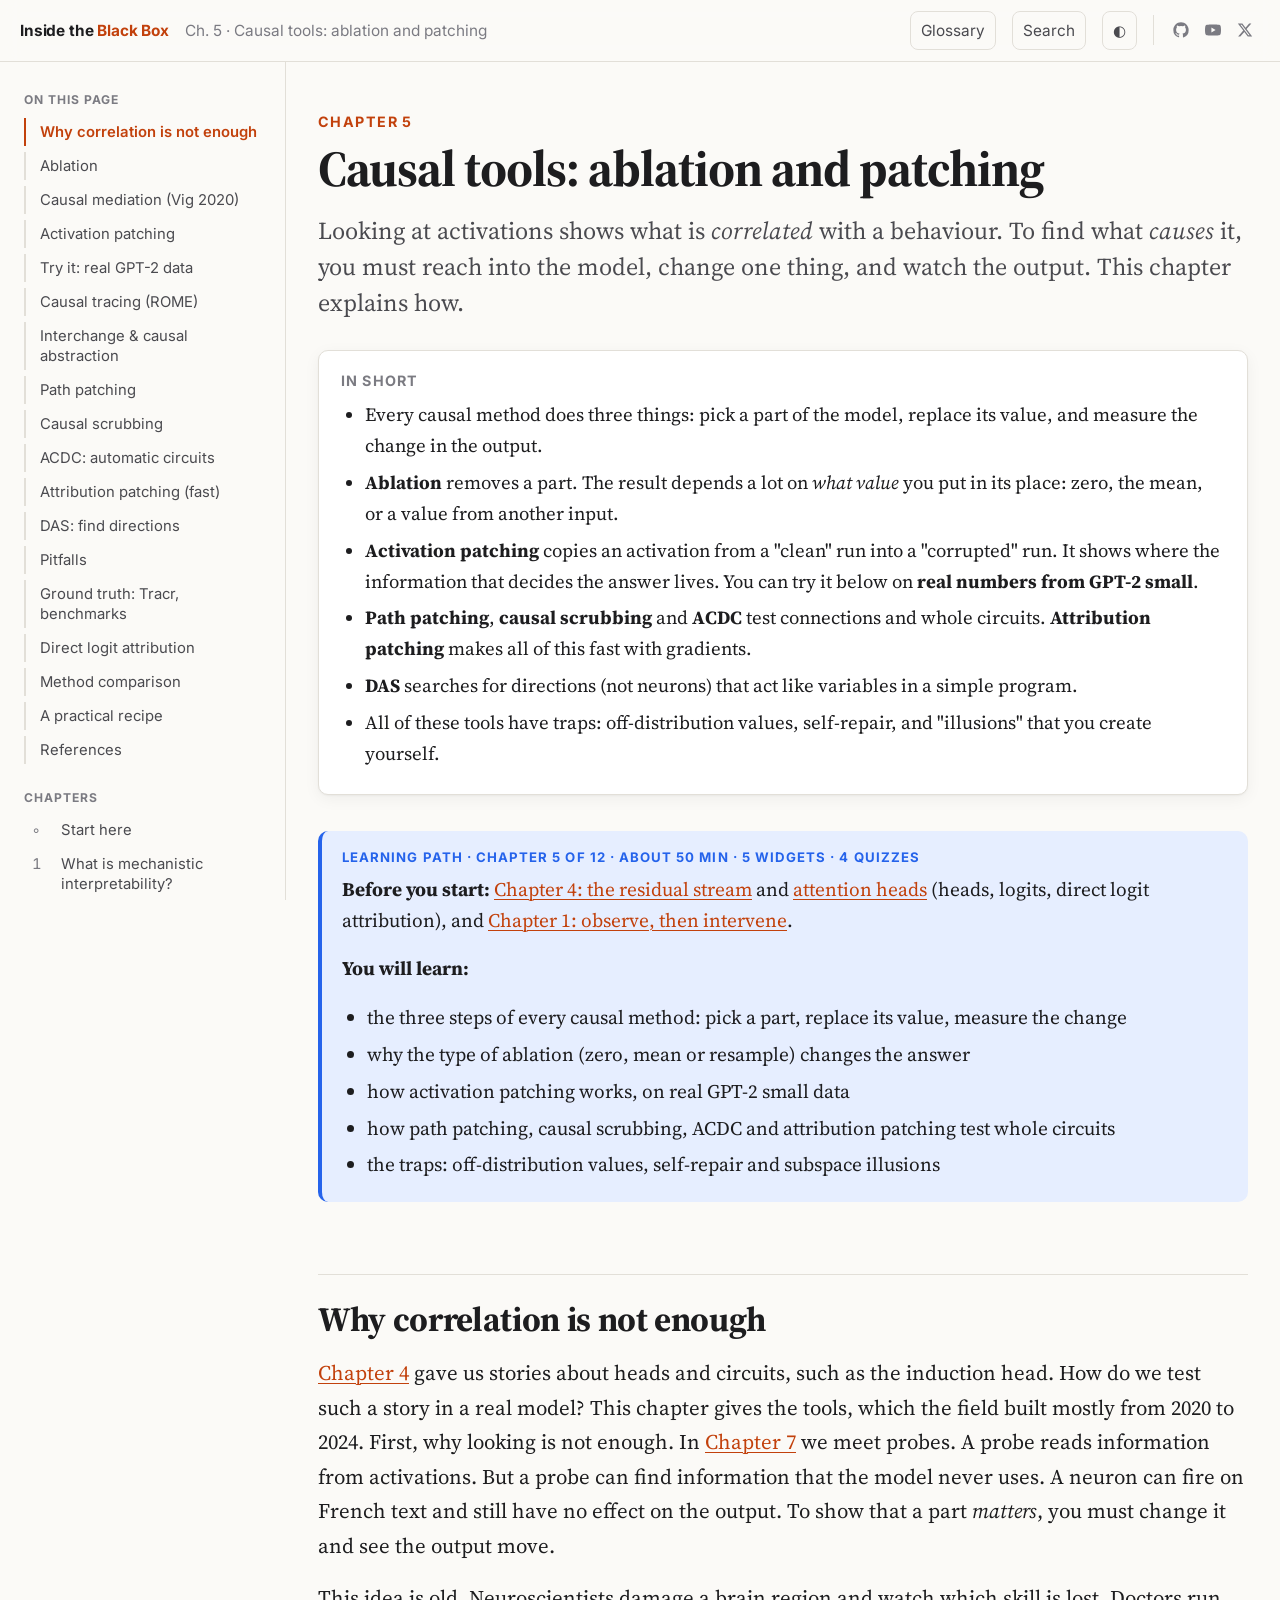
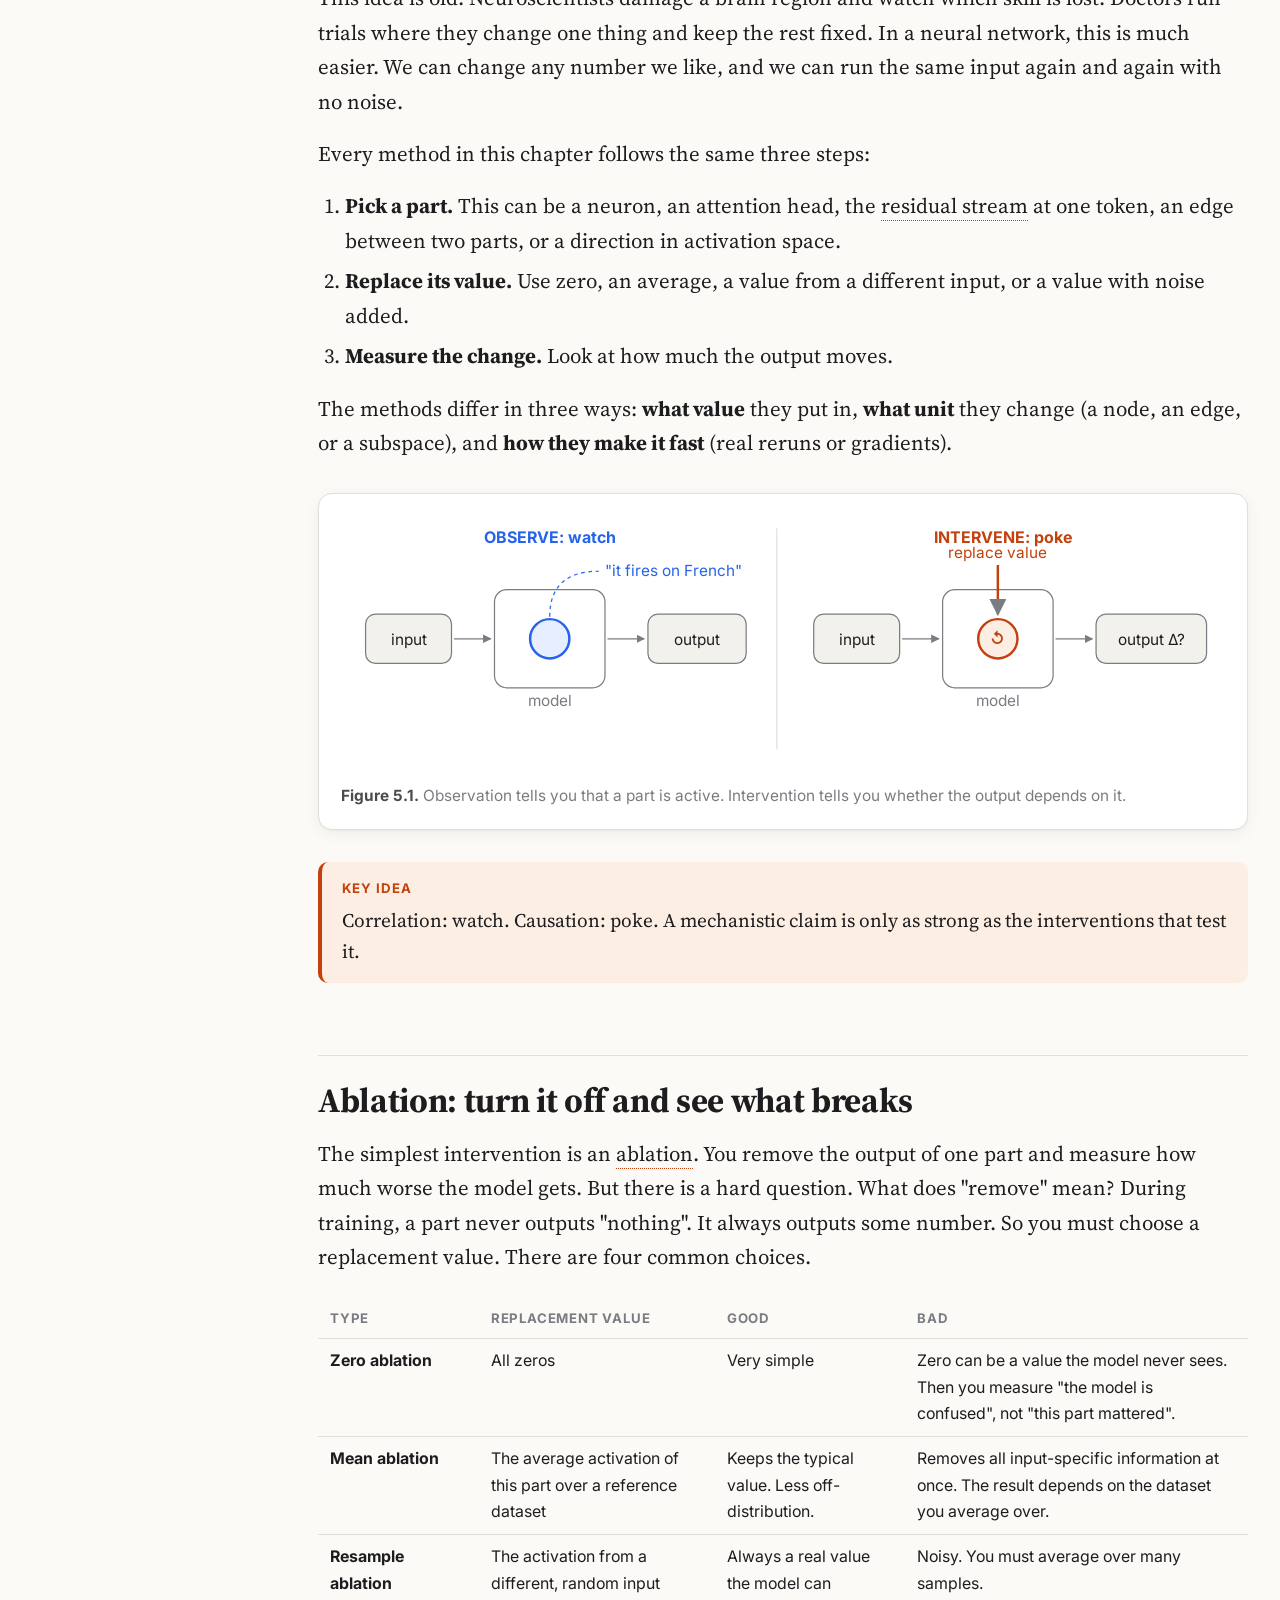
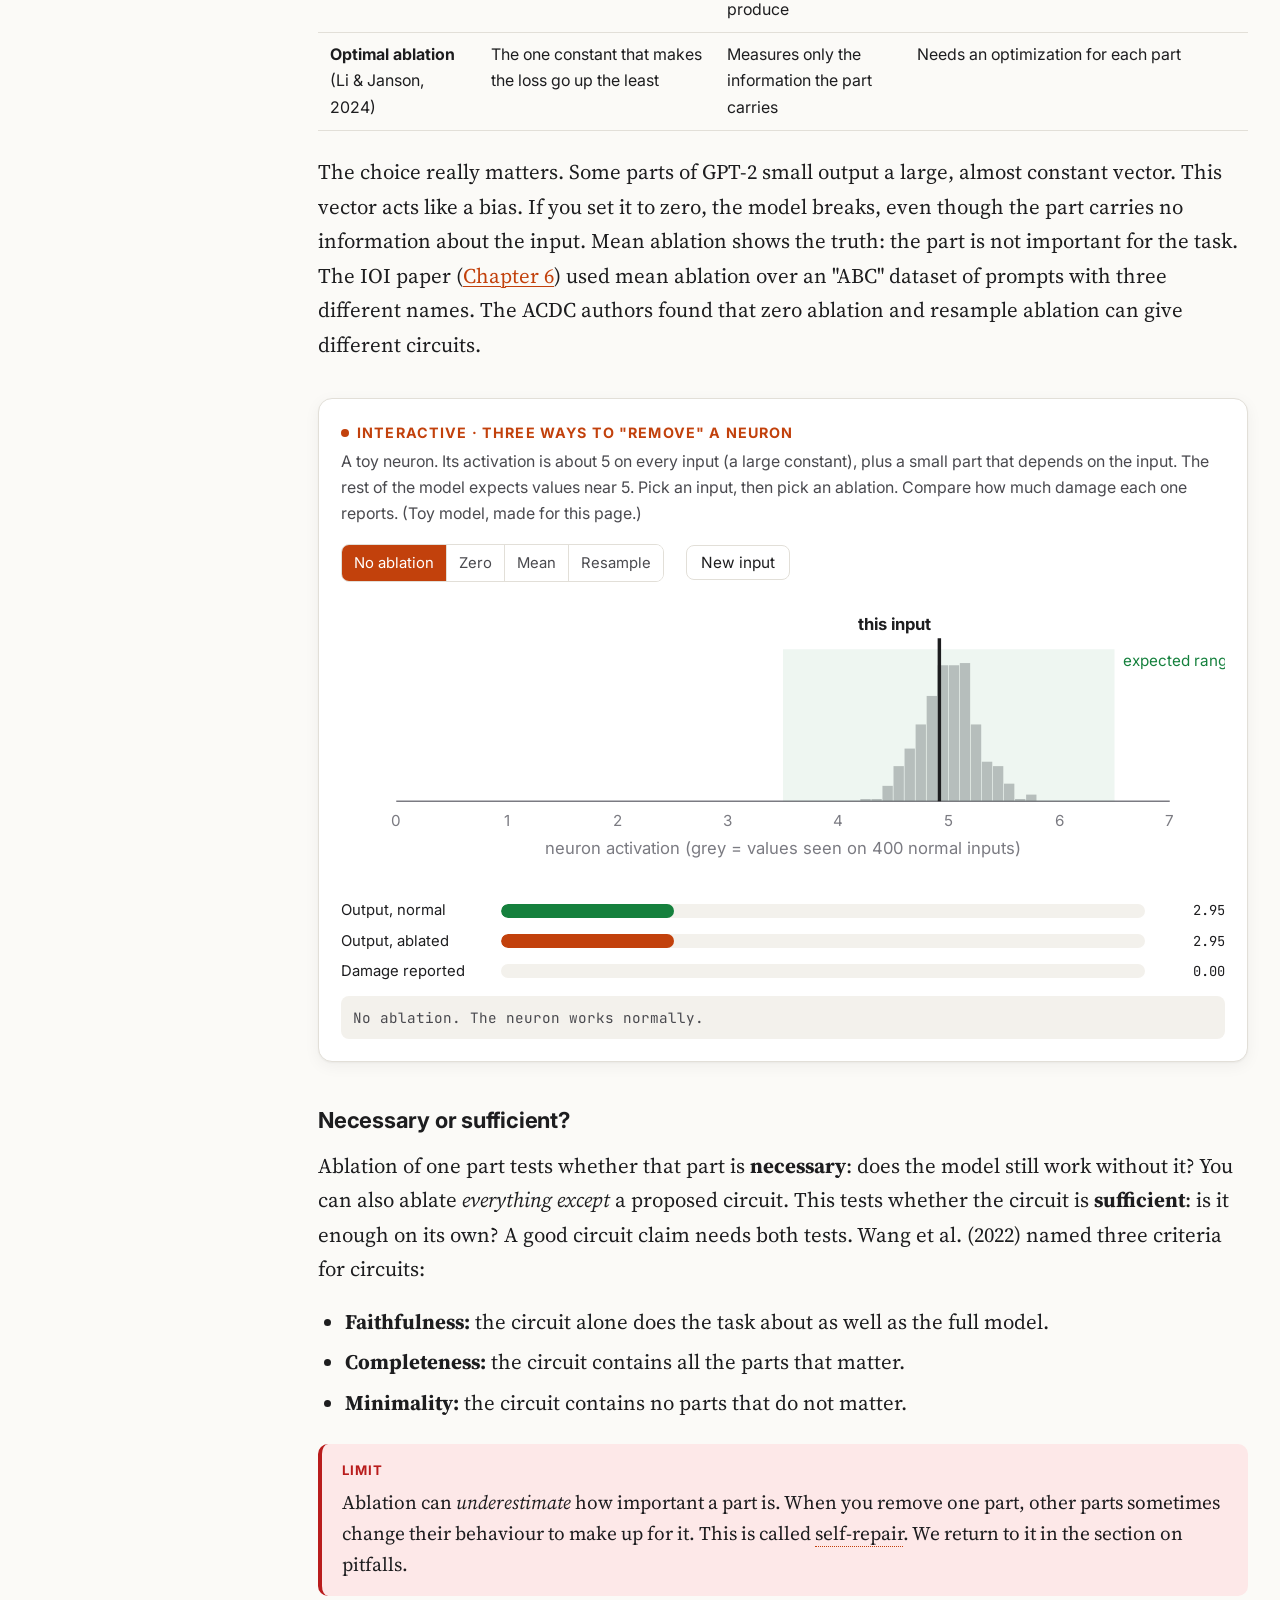
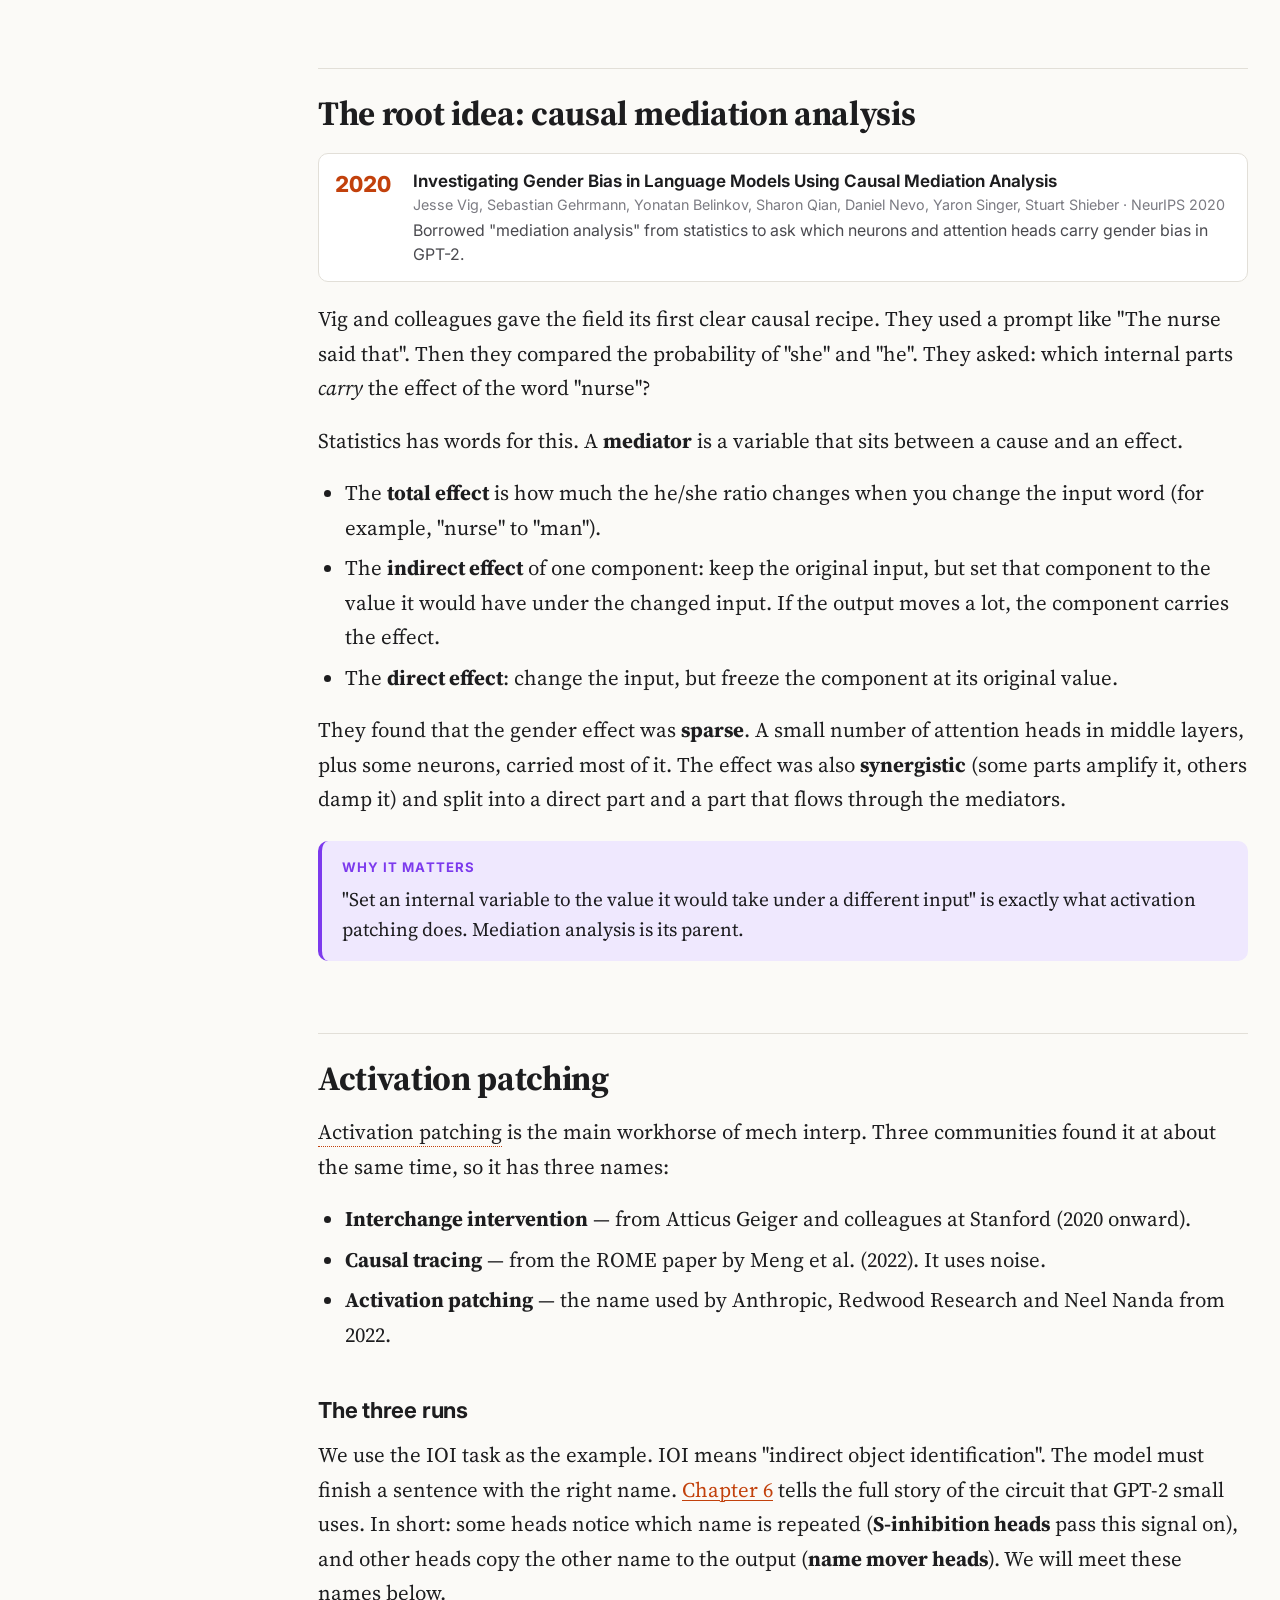
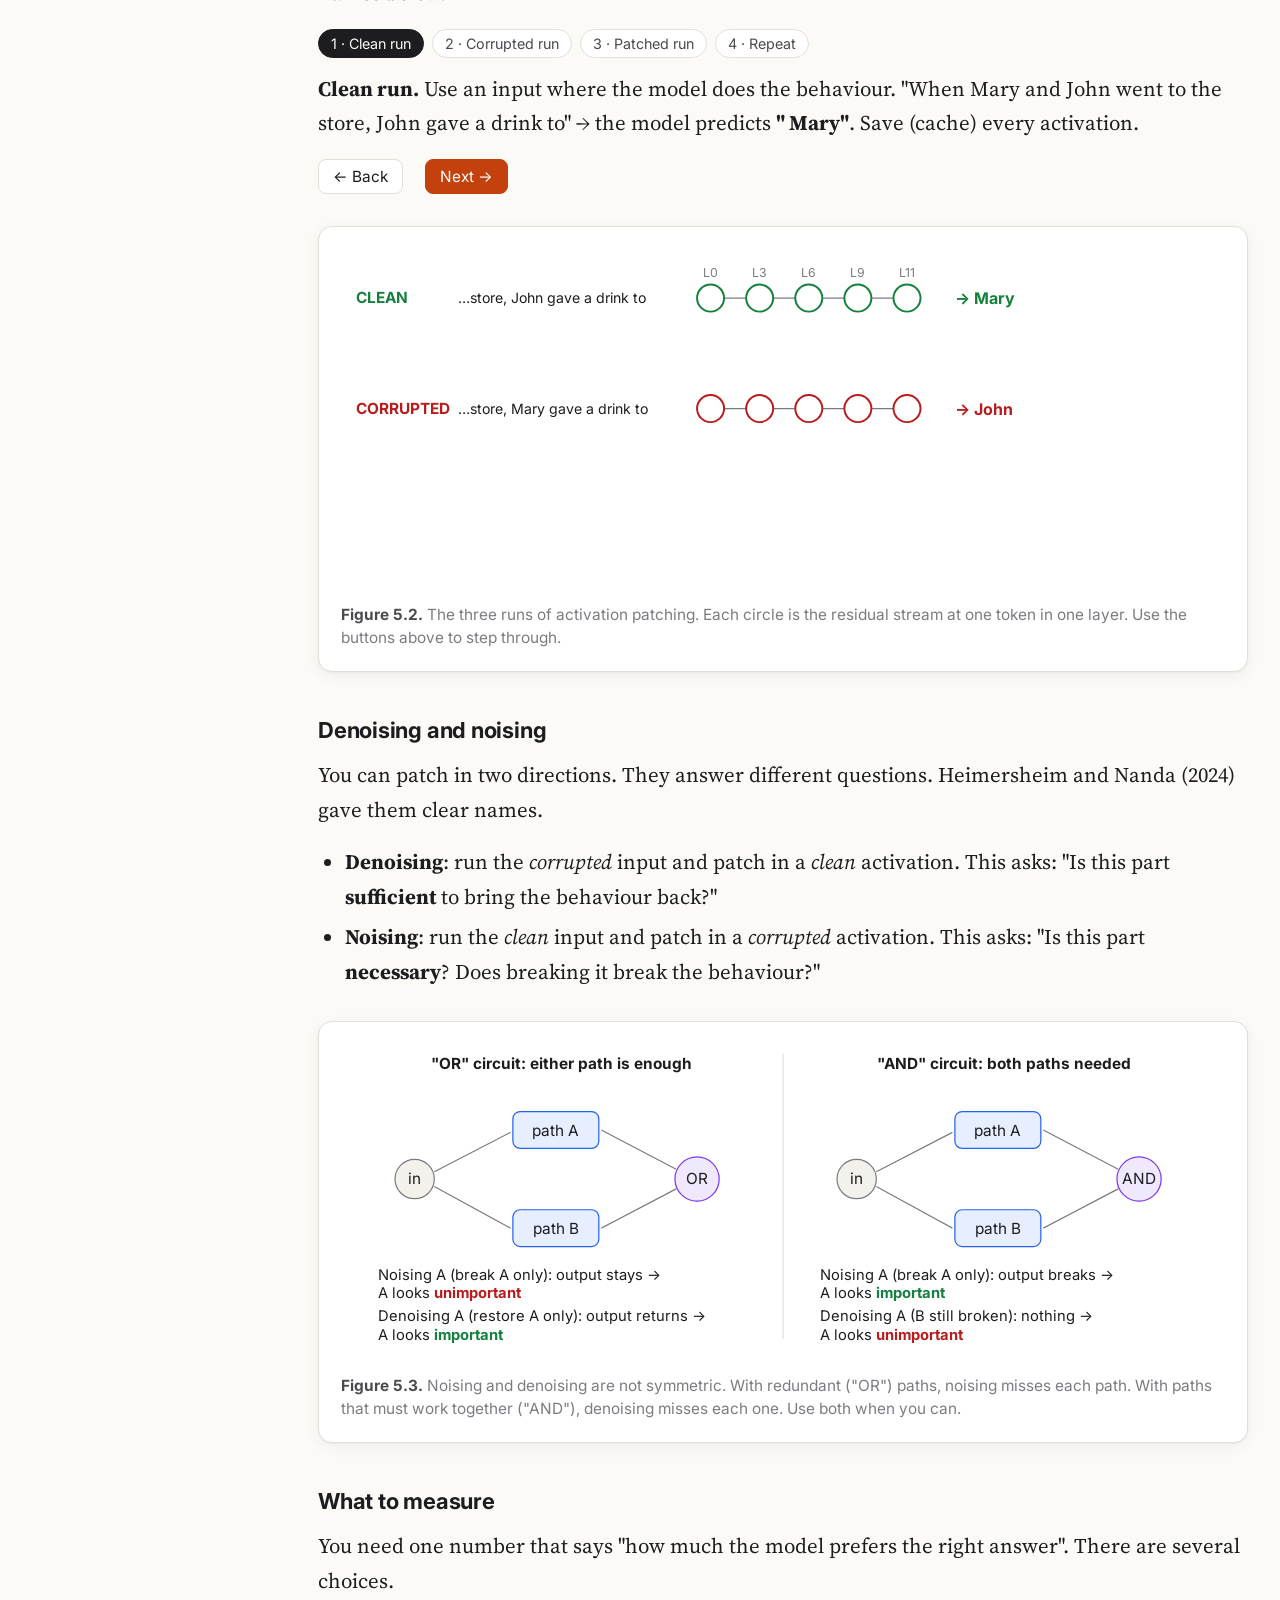
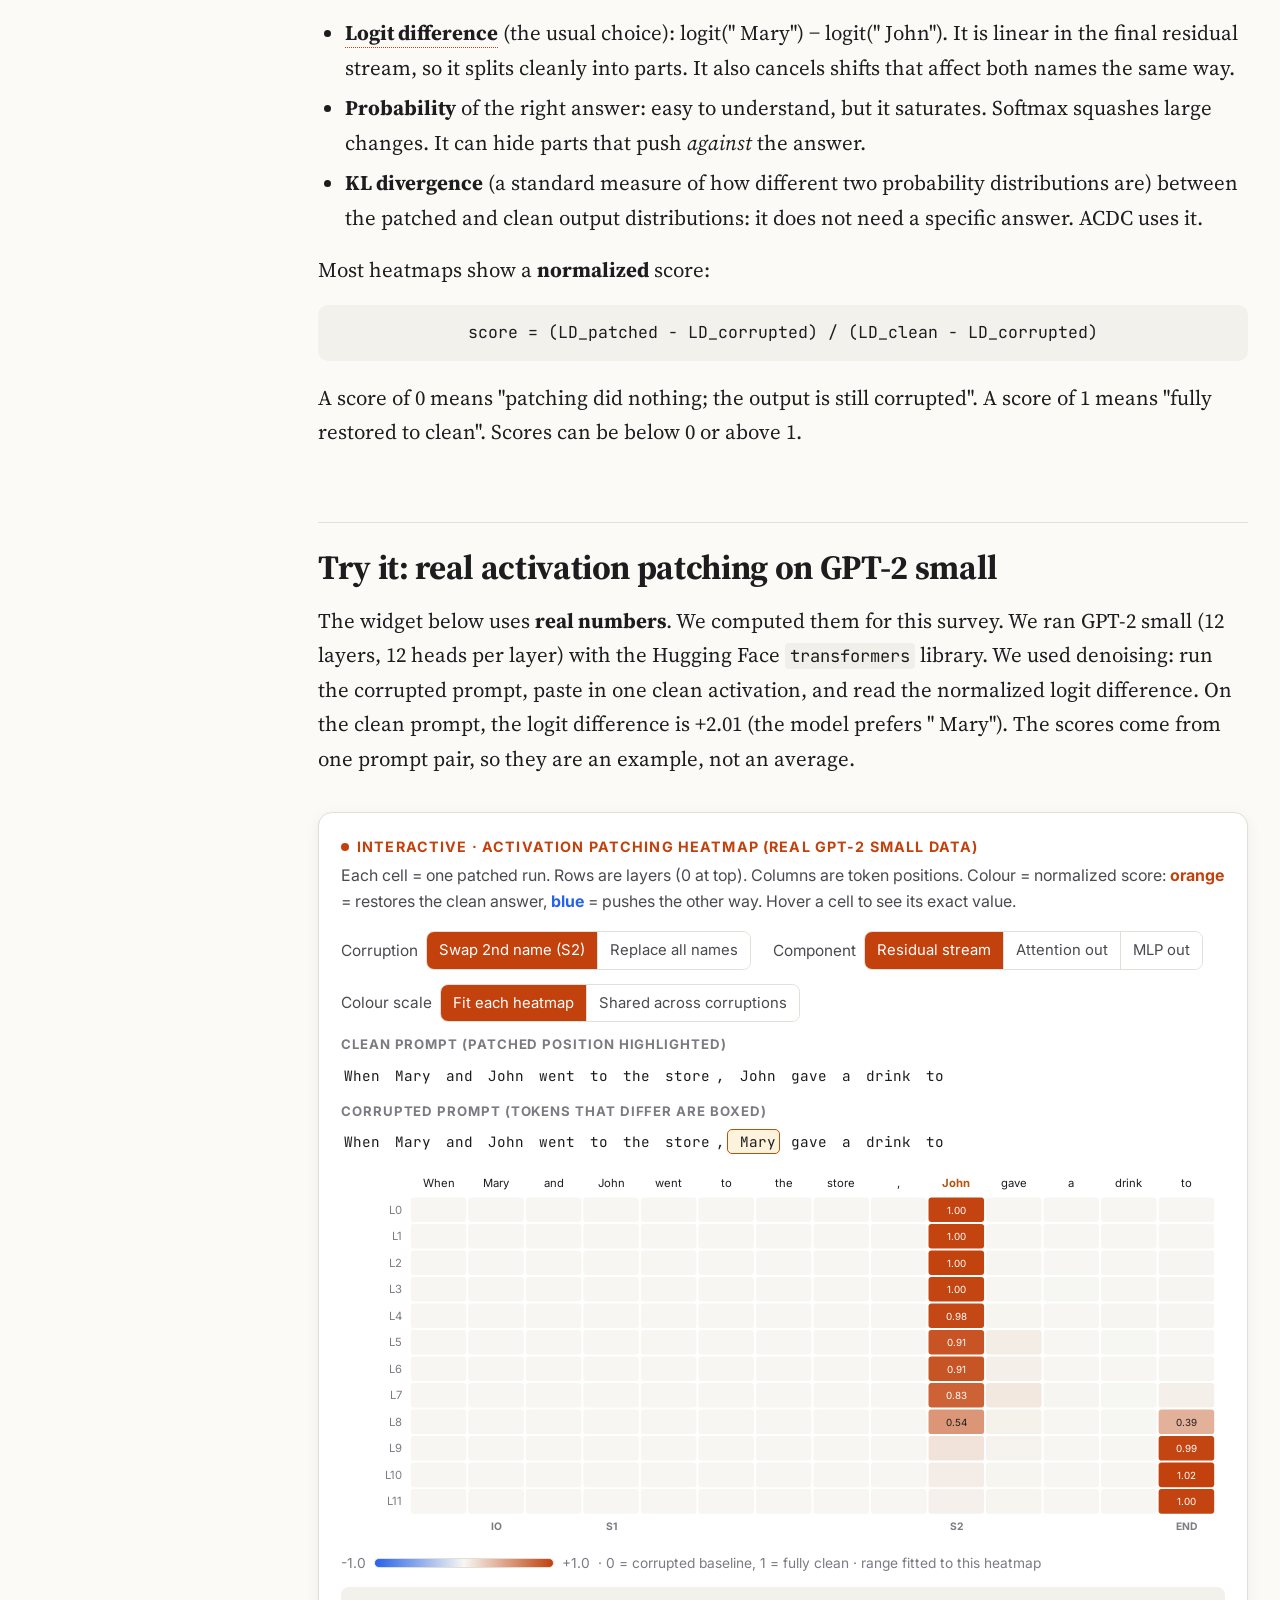
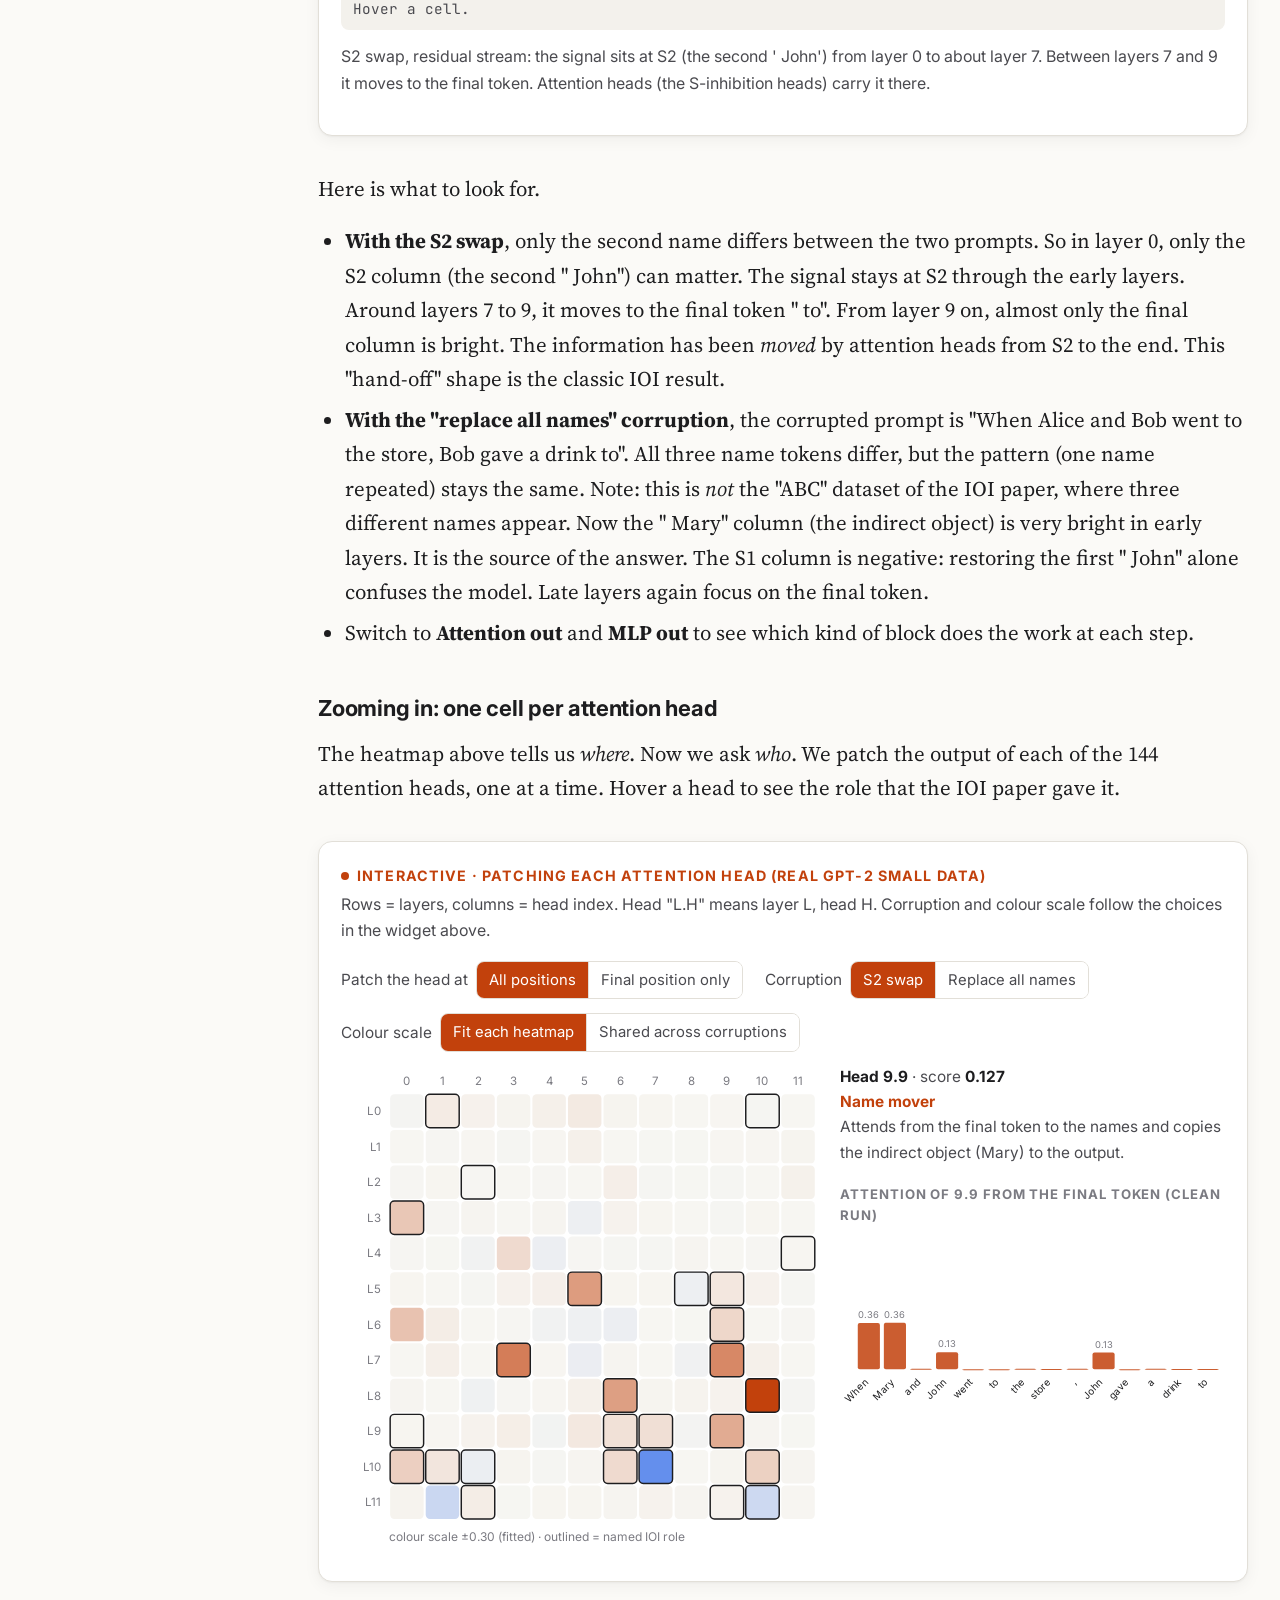
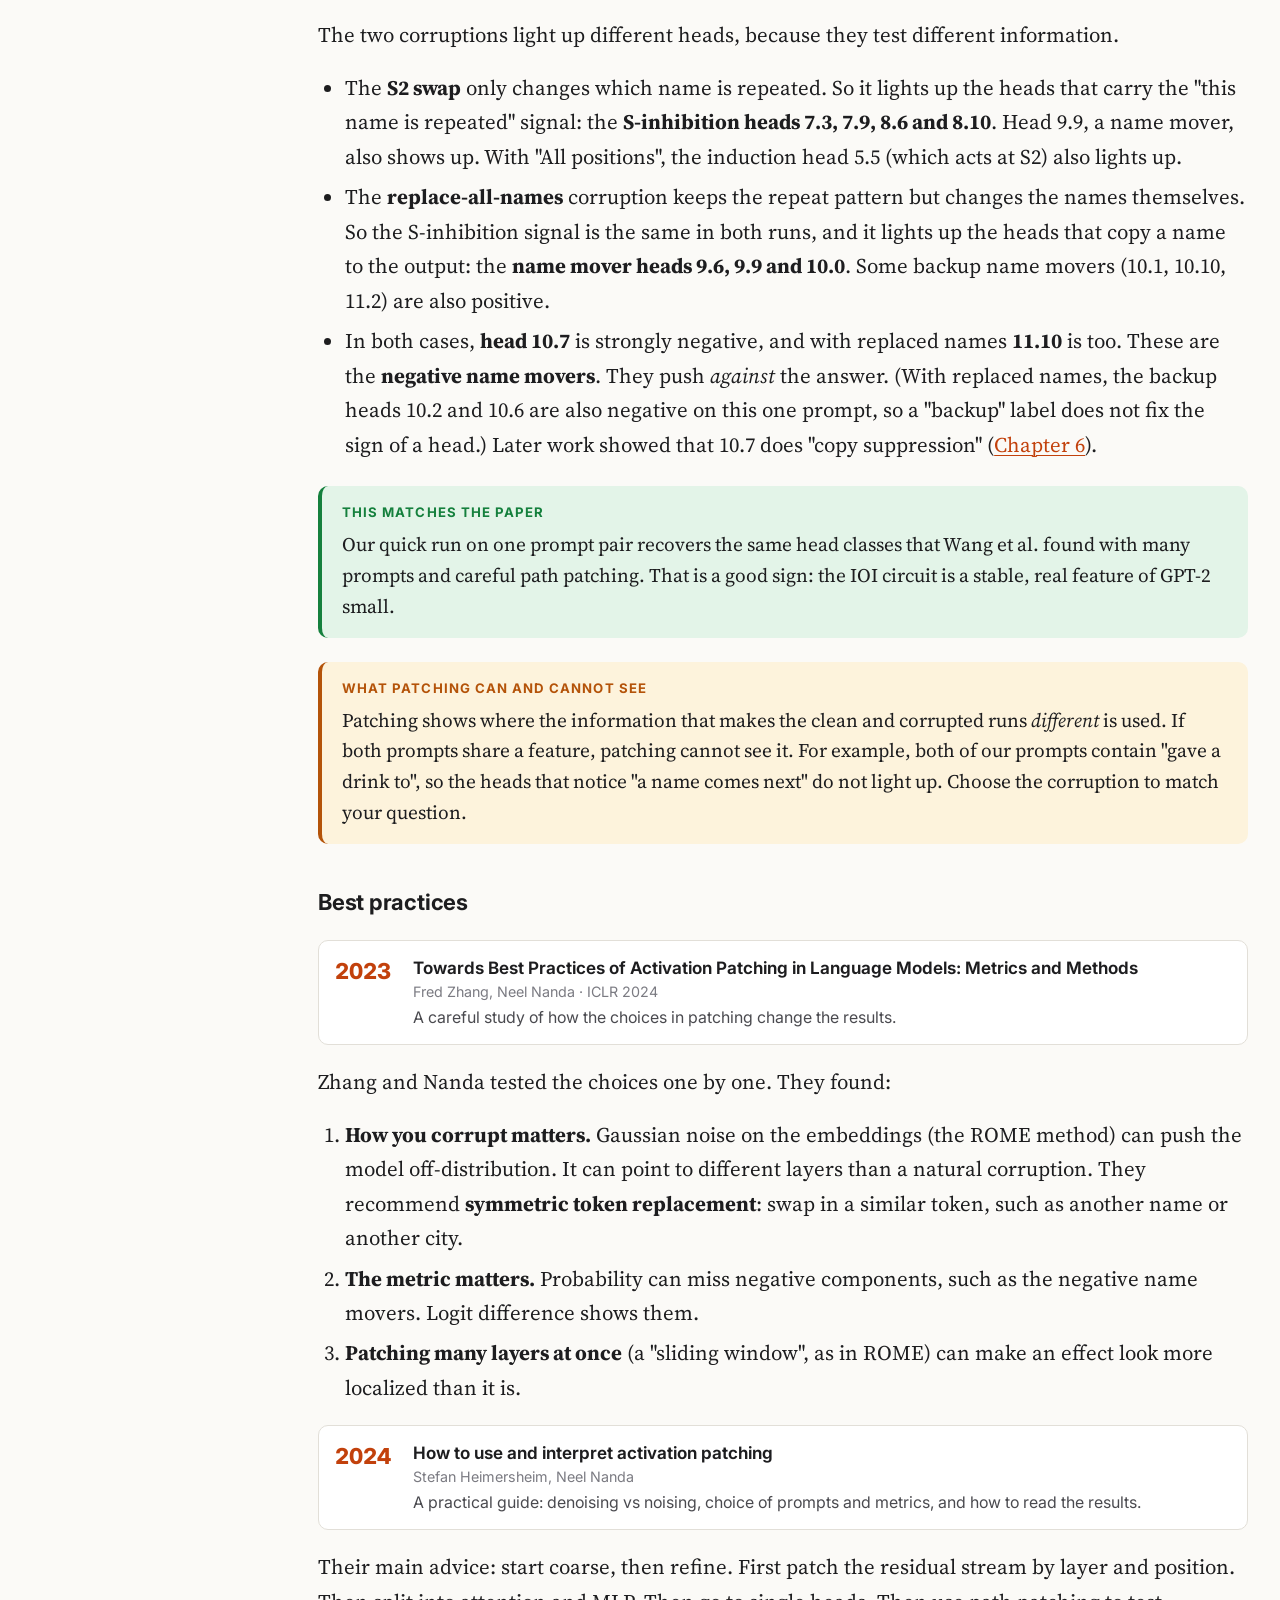
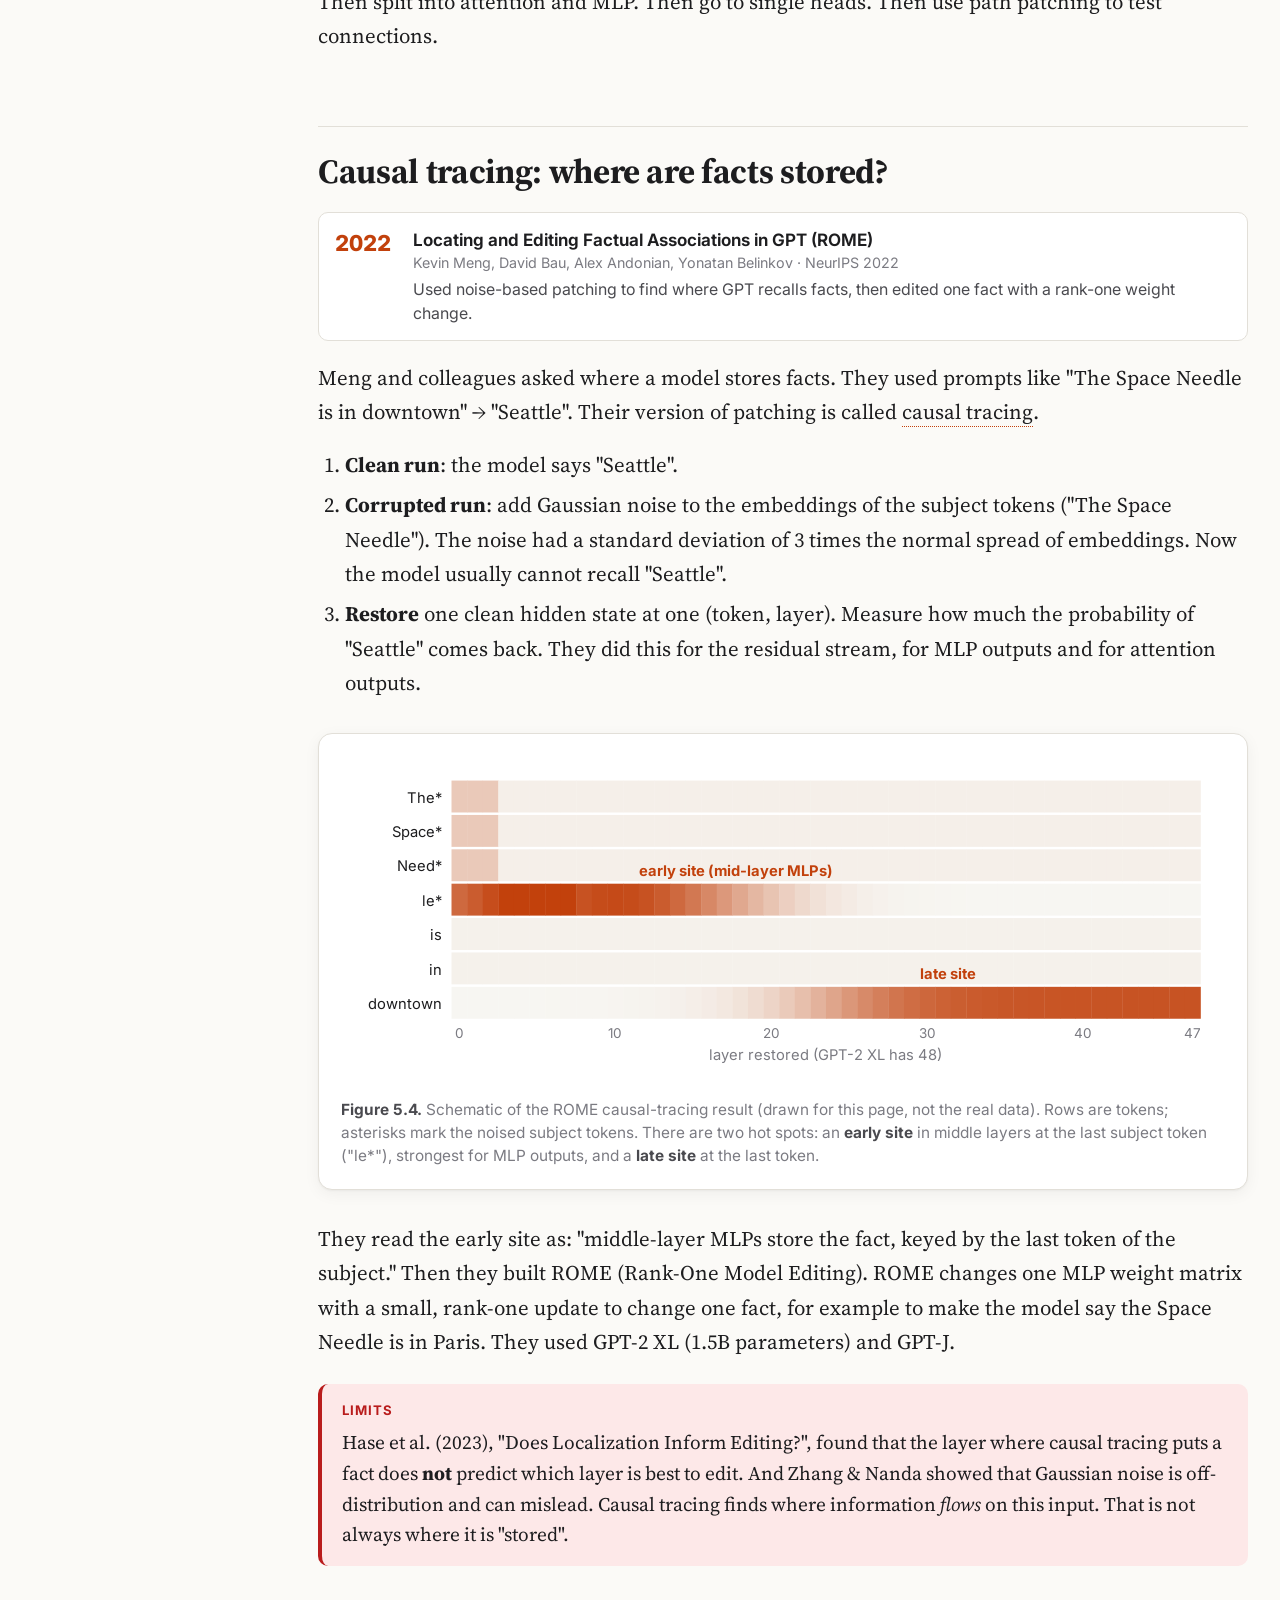
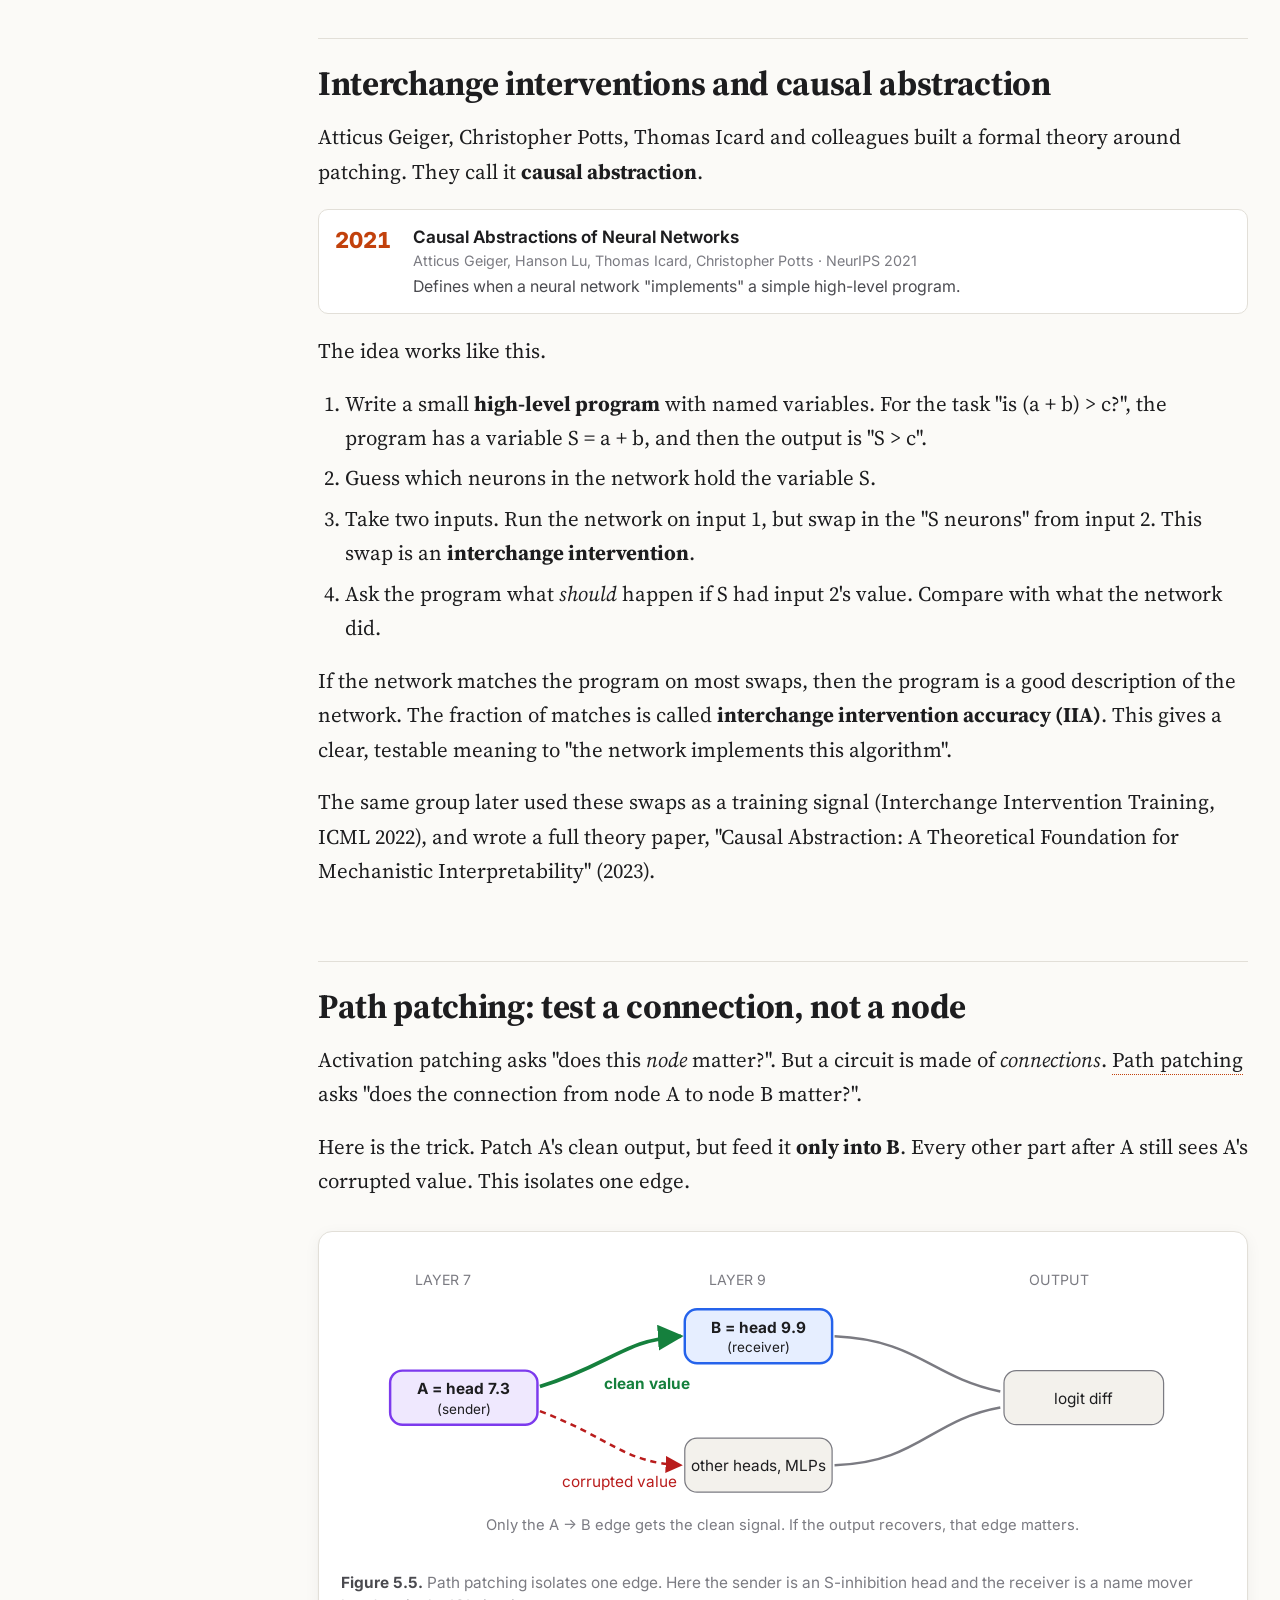
==== commit 7d67530a: "Book: add shared colour-scale toggle to chapter 5 patching widgets Switching corruption rescaled eac" ====
--- a/book/05-causal-methods.html
+++ b/book/05-causal-methods.html
@@ -280,6 +280,7 @@
   <div class="controls">
     <label>Corruption <span class="seg" id="pwCorr"><button data-v="0" class="on">Swap 2nd name (S2)</button><button data-v="1">Replace all names</button></span></label>
     <label>Component <span class="seg" id="pwComp"><button data-v="resid_pre" class="on">Residual stream</button><button data-v="attn_out">Attention out</button><button data-v="mlp_out">MLP out</button></span></label>
+    <label>Colour scale <span class="seg" id="pwScale"><button data-v="own" class="on">Fit each heatmap</button><button data-v="shared">Shared across corruptions</button></span></label>
   </div>
   <div class="mini-label">Clean prompt (patched position highlighted)</div>
   <div class="sentence" id="pwClean"></div>
@@ -303,13 +304,14 @@
 
 <div class="widget wide" id="headWidget">
   <div class="widget-title">Interactive · Patching each attention head (real GPT-2 small data)</div>
-  <div class="widget-sub">Rows = layers, columns = head index. Head "L.H" means layer L, head H. Corruption follows the choice in the widget above.</div>
+  <div class="widget-sub">Rows = layers, columns = head index. Head "L.H" means layer L, head H. Corruption and colour scale follow the choices in the widget above.</div>
   <div class="controls">
     <label>Patch the head at <span class="seg" id="hwPos"><button data-v="heads_all_pos" class="on">All positions</button><button data-v="heads_final_pos">Final position only</button></span></label>
     <label>Corruption <span class="seg" id="hwCorr"><button data-v="0" class="on">S2 swap</button><button data-v="1">Replace all names</button></span></label>
+    <label>Colour scale <span class="seg" id="hwScale"><button data-v="own" class="on">Fit each heatmap</button><button data-v="shared">Shared across corruptions</button></span></label>
   </div>
   <div class="twocol">
-    <div><svg id="hwSvg" viewBox="0 0 460 440" style="width:100%"></svg></div>
+    <div><svg id="hwSvg" viewBox="0 0 460 466" style="width:100%"></svg></div>
     <div>
       <div class="rolebox" id="hwRole"><b>Hover a head.</b><br>Heads with a known role in the IOI circuit have a dark outline.</div>
       <div class="mini-label" id="hwPatLabel"></div>
--- a/book/assets/style.css
+++ b/book/assets/style.css
@@ -70,6 +70,11 @@
 }
 .topbar .brand { font-weight: 700; color: var(--ink); text-decoration: none; letter-spacing: -.01em; white-space: nowrap; }
 .topbar .brand span { color: var(--accent); }
+.topbar .brand .pre { color: inherit; }
+.topbar .social { display: flex; align-items: center; gap: 2px; padding-left: 12px; border-left: 1px solid var(--rule); }
+.topbar .social a { display: grid; place-items: center; width: 30px; height: 30px; border-radius: 8px; color: var(--ink-3); }
+.topbar .social a:hover { color: var(--ink); background: var(--bg-2); }
+.topbar .social svg { width: 16px; height: 16px; }
 .topbar .crumb { color: var(--ink-3); white-space: nowrap; overflow: hidden; text-overflow: ellipsis; }
 .topbar .spacer { flex: 1; }
 .topbar button, .topbar a.btn {
@@ -97,6 +102,11 @@
 @media (max-width: 560px) {
   .topbar { gap: 7px; padding: 0 10px; }
   .topbar a.btn { display: none; }
+  .topbar .social { padding-left: 6px; gap: 0; }
+  .topbar .social a { width: 26px; }
+  .topbar .brand .pre { display: none; }
+  #searchBtn { font-size: 0; padding: 7px 9px; }
+  #searchBtn::before { content: ""; display: block; width: 15px; height: 15px; background: currentColor; -webkit-mask: url("data:image/svg+xml,%3Csvg xmlns='http://www.w3.org/2000/svg' viewBox='0 0 24 24' fill='none' stroke='black' stroke-width='2.5' stroke-linecap='round'%3E%3Ccircle cx='10.5' cy='10.5' r='6.5'/%3E%3Cpath d='M15.5 15.5 21 21'/%3E%3C/svg%3E") center / contain no-repeat; mask: url("data:image/svg+xml,%3Csvg xmlns='http://www.w3.org/2000/svg' viewBox='0 0 24 24' fill='none' stroke='black' stroke-width='2.5' stroke-linecap='round'%3E%3Ccircle cx='10.5' cy='10.5' r='6.5'/%3E%3Cpath d='M15.5 15.5 21 21'/%3E%3C/svg%3E") center / contain no-repeat; }
   .search-dialog { padding: 16px; }
 }
 
